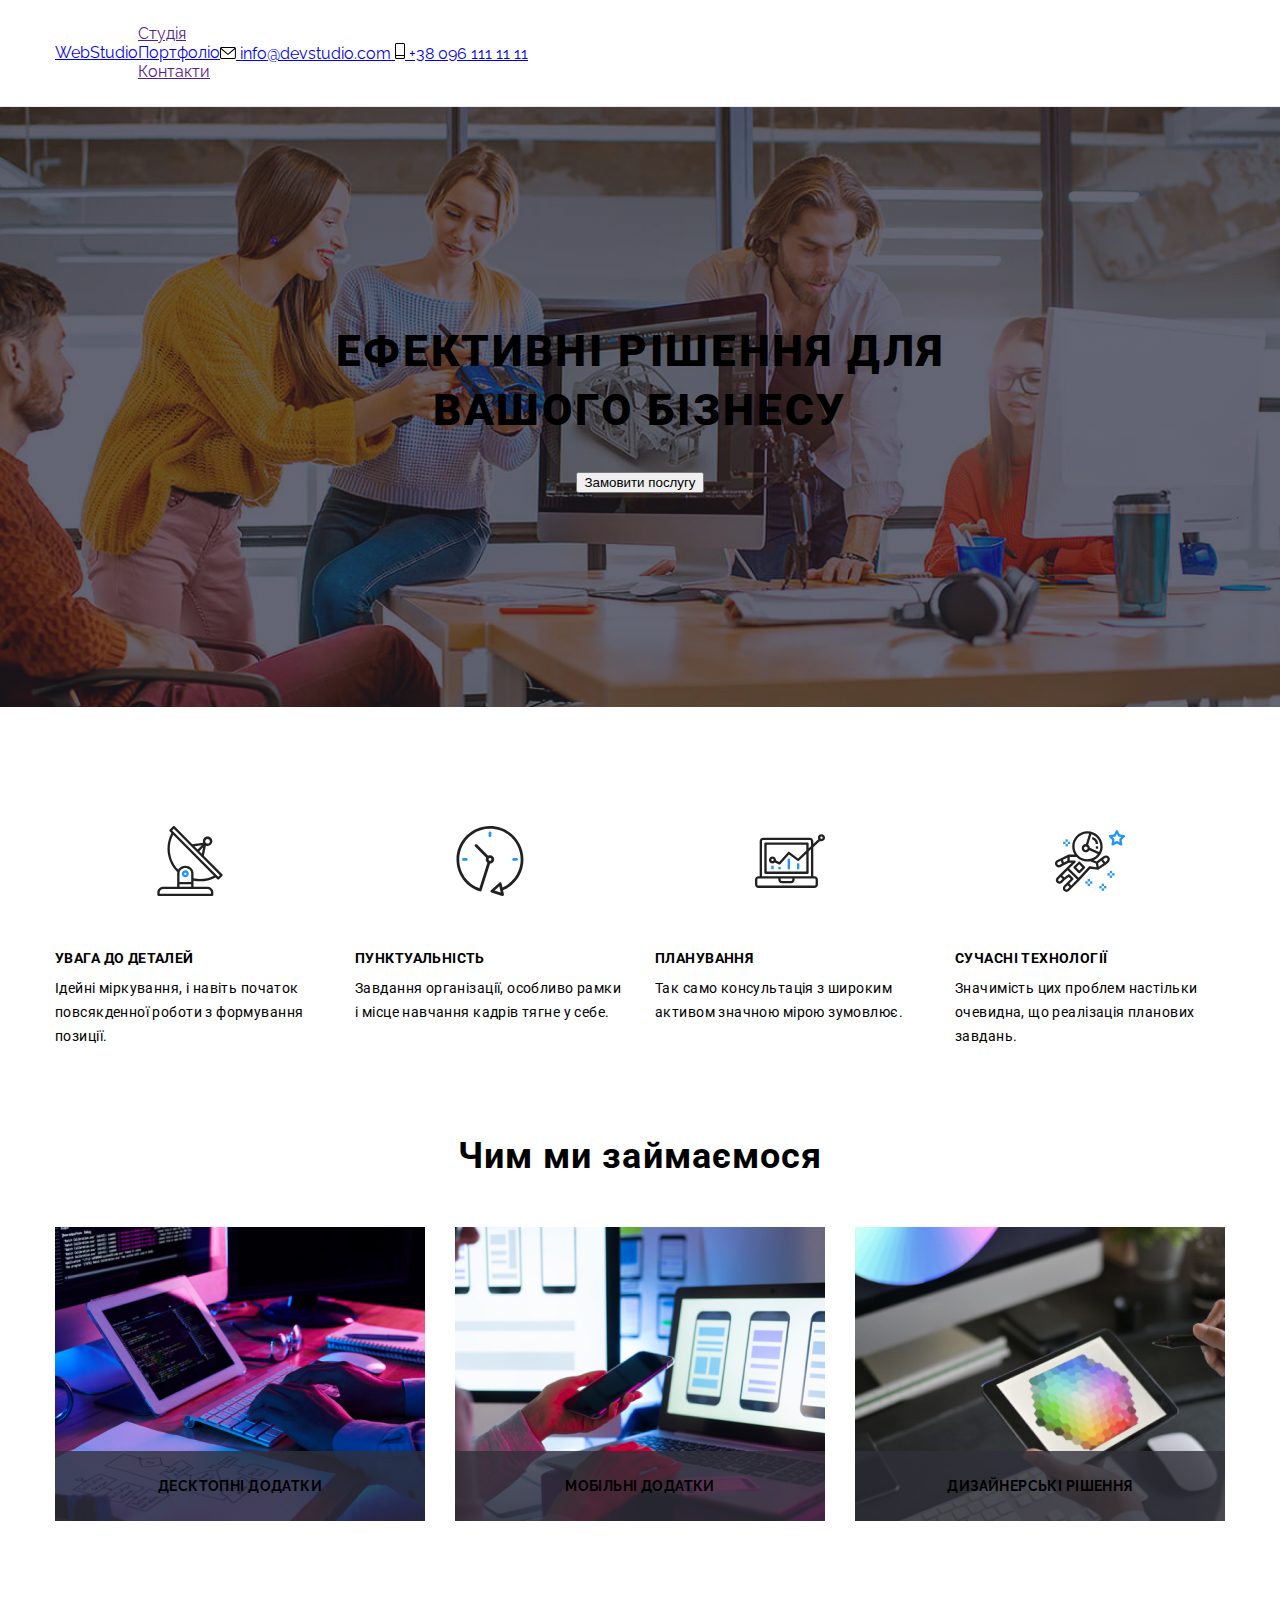
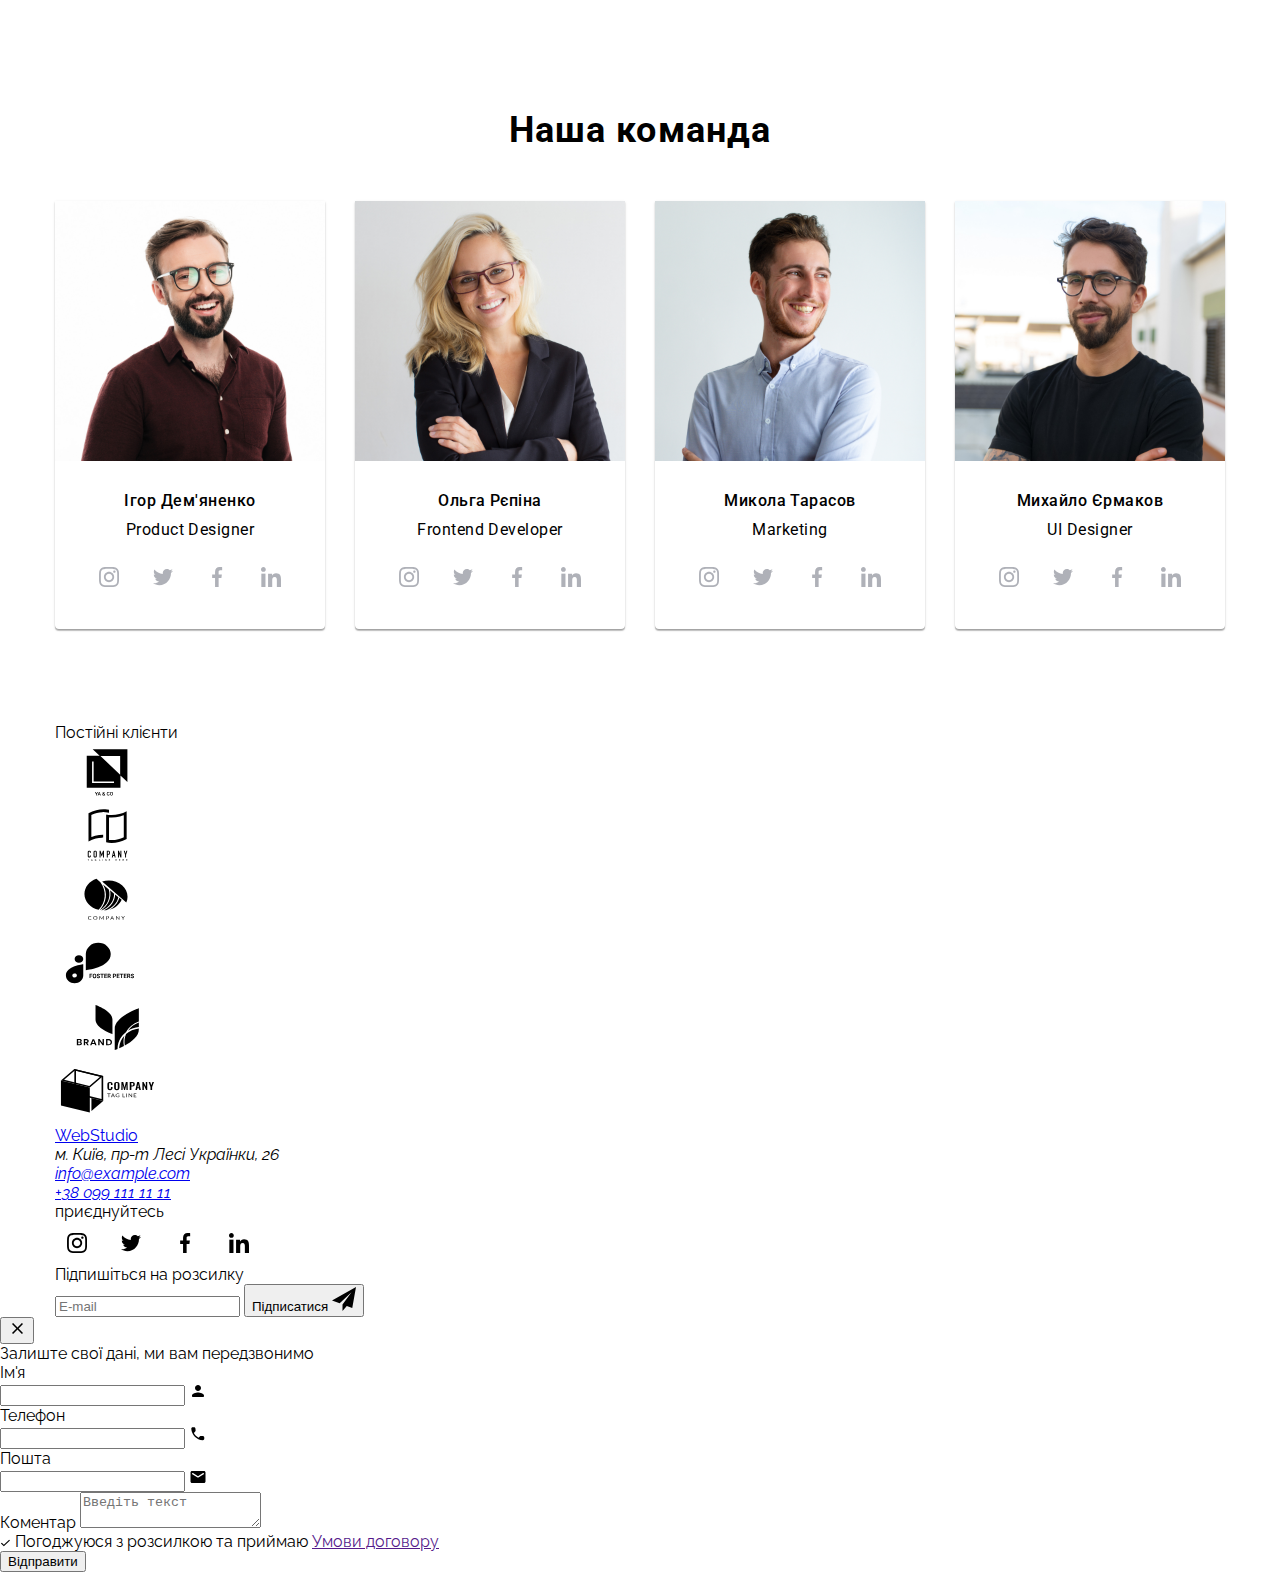
==== index.html @ 8993dbb1 "help" ====
<!DOCTYPE html>
<html lang="uk">

<head>
    <meta charset="UTF-8">
    <meta http-equiv="X-UA-Compatible" content="IE=edge">
    <meta name="viewport" content="width=device-width, initial-scale=1.0">
    <title>WebStudio</title>
    <link
        href="https://fonts.googleapis.com/css2?family=Raleway:wght@700&family=Roboto:wght@400;500;700;900&display=swap"
        rel="stylesheet" />
    <link rel="stylesheet" href="https://cdnjs.cloudflare.com/ajax/libs/animate.css/4.1.1/animate.min.css" />
    <link rel="stylesheet" href="./css/main.min.css">
</head>

<body>
    <!--Верхня лінія-->
    <header class="header">
        <div class="container">
            <div class="container-nav">
                <nav class="container-nav">
                    <a href="./index.html" class="logo">Web<span class="logo-header">Studio</span></a>
                    <ul class="site-nav link">
                        <li><a href="" class="link active-page">Студія</a></li>
                        <li><a href="./portfolio.html" class="link">Портфоліо</a></li>
                        <li><a href="" class="link">Контакти</a></li>
                    </ul>
                </nav>


                <div class="auth-nav">
                    <a class="header-mail" href="mailto:info@devstudio.com">
                        <svg class="contacts-icon" width="16" height="12">
                            <use href="./images/icons.svg2.svg#icon-logo-7"></use>
                        </svg>
                        info@devstudio.com
                    </a>

                    <a href="tel:+380961111111" class="header-mail">
                        <svg class="contacts-icon" width="10" height="16">
                            <use href="./images/icons.svg2.svg#icon-logo-8"></use>
                        </svg>
                        +38 096 111 11 11
                    </a>

                </div>
            </div>
        </div>
    </header>
    <!-- Шапка сайта -->
    <main>


        <section class="section-subject">
            <div class="container">

                <div class="hero-content">
                    <h1 class="caption">Ефективні рішення для вашого бізнесу</h1>
                    <button type="button" class="bth" data-modal-open>Замовити послугу</button>
                </div>

            </div>
        </section>


        <section class="section-title">
            <!--- Особлтвості -->
            <div class="container">
                <ul class="about-list">

                    <li class="about-item">
                        <div class="about-thumb">
                            <svg class="about-icon" width="70" height="70">
                                <use href="./images/icons.svg.svg#icon-antenna"></use>
                            </svg>

                        </div>
                        <h3 class="list">УВАГА ДО ДЕТАЛЕЙ</h3>
                        <p class="lead">Ідейні міркування, і навіть початок повсякденної роботи з формування позиції.
                        </p>
                    </li>

                    <li class="about-item">
                        <div class="about-thumb">
                            <svg class="about-icon" width="70" height="70">
                                <use href="./images/icons.svg.svg#icon-clock"></use>
                            </svg>

                        </div>
                        <h3 class="list">ПУНКТУАЛЬНІСТЬ</h3>
                        <p class="lead">Завдання організації, особливо рамки і місце навчання кадрів тягне у себе.</p>
                    </li>

                    <li class="about-item">
                        <div class="about-thumb">
                            <svg class="about-icon" width="70" height="70">
                                <use href="./images/icons.svg.svg#icon-diagram"></use>
                            </svg>
                        </div>
                        <h3 class="list">ПЛАНУВАННЯ</h3>
                        <p class="lead">Так само консультація з широким активом значною мірою зумовлює.</p>
                    </li>

                    <li class="about-item">
                        <div class="about-thumb">
                            <svg class="about-icon" width="70" height="70">
                                <use href="./images/icons.svg.svg#icon-astronaut"></use>
                            </svg>
                        </div>
                        <h3 class="list">СУЧАСНІ ТЕХНОЛОГІЇ</h3>
                        <p class="lead">Значимість цих проблем настільки очевидна, що реалізація планових завдань.</p>
                    </li>
                </ul>
            </div>
        </section>

        <section class="section-headline">
            <div class="container">
                <h2 class="list">Чим ми займаємося</h2>
                <ul class="service-list">
                    <li>
                        <div class="service-item-top">
                            <img src="./images/work-1.jpg" alt="графічний планшет в руках" width="370" />
                            <h3 class="service-title-top">Десктопні додатки</h3>
                        </div>
                    </li>

                    <li class="title">
                        <div class="service-item-top">
                            <img src="./images/work-2.jpg" alt="графічний планшет в руках" width="370" />
                            <h3 class="service-title-top">Мобільні додатки</h3>
                        </div>
                    </li>

                    <li class="title">
                        <div class="service-item-top">
                            <img src="./images/work-3.jpg" alt="графічний планшет в руках" width="370" />
                            <h3 class="service-title-top">Дизайнерські рішення</h3>
                        </div>
                    </li>
                </ul>
            </div>
        </section>

        <section class="section-work">
            <!---Наша команда-->
            <div class="container">
                <h2 class="items">Наша команда</h2>

                <ul class="team-list">
                    <li class="team-item">
                        <img src="./images/team-1.jpg" alt="наша команда" width="270" />
                        <div class="teame-description">
                            <h3 class="list">Ігор Дем'яненко</h3>
                            <p class="lead">Product Designer</p>
                            <ul class="team-text">
                                <li class="team-social">
                                    <a class="team-link" href="#">
                                        <svg class="team-icon" width="20" height="20">
                                            <use href="./images/icons.svg.svg#icon-instagram"></use>
                                        </svg>
                                    </a>
                                </li>

                                <li class="team-social">
                                    <a class="team-link" href="#">
                                        <svg class="team-icon" width="20" height="20">
                                            <use href="./images/icons.svg.svg#icon-twitter"></use>
                                        </svg>
                                    </a>
                                </li>

                                <li class="team-social">
                                    <a class="team-link" href="#">
                                        <svg class="team-icon" width="20" height="20">
                                            <use href="./images/icons.svg.svg#icon-facebook"></use>
                                        </svg>
                                    </a>
                                </li>

                                <li class="team-social">
                                    <a class="team-link" href="#">
                                        <svg class="team-icon" width="20" height="20">
                                            <use href="./images/icons.svg.svg#icon-linkedin"></use>
                                        </svg>
                                    </a>
                                </li>

                            </ul>
                        </div>
                    </li>

                    <li class="team-item">
                        <img src="./images/team-2.jpg" alt="наша команда" width="270" />
                        <div class="teame-description">
                            <h3 class="list">Ольга Рєпіна</h3>
                            <p class="lead">Frontend Developer</p>
                            <ul class="team-text">
                                <li class="team-social">
                                    <a class="team-link" href="#">
                                        <svg class="team-icon" width="20" height="20">
                                            <use href="./images/icons.svg.svg#icon-instagram"></use>
                                        </svg>
                                    </a>
                                </li>

                                <li class="team-social">
                                    <a class="team-link" href="#">
                                        <svg class="team-icon" width="20" height="20">
                                            <use href="./images/icons.svg.svg#icon-twitter"></use>
                                        </svg>
                                    </a>
                                </li>

                                <li class="team-social">
                                    <a class="team-link" href="#">
                                        <svg class="team-icon" width="20" height="20">
                                            <use href="./images/icons.svg.svg#icon-facebook"></use>
                                        </svg>
                                    </a>
                                </li>

                                <li class="team-social">
                                    <a class="team-link" href="#">
                                        <svg class="team-icon" width="20" height="20">
                                            <use href="./images/icons.svg.svg#icon-linkedin"></use>
                                        </svg>
                                    </a>
                                </li>
                            </ul>
                        </div>
                    </li>

                    <li class="team-item">
                        <img src="./images/team-3.jpg" alt="наша команда" width="270" />
                        <div class="teame-description">
                            <h3 class="list">Микола Тарасов</h3>
                            <p class="lead">Marketing</p>
                            <ul class="team-text">
                                <li class="team-social">
                                    <a class="team-link" href="#">
                                        <svg class="team-icon" width="20" height="20">
                                            <use href="./images/icons.svg.svg#icon-instagram"></use>
                                        </svg>
                                    </a>
                                </li>

                                <li class="team-social">
                                    <a class="team-link" href="#">
                                        <svg class="team-icon" width="20" height="20">
                                            <use href="./images/icons.svg.svg#icon-twitter"></use>
                                        </svg>
                                    </a>
                                </li>

                                <li class="team-social">
                                    <a class="team-link" href="#">
                                        <svg class="team-icon" width="20" height="20">
                                            <use href="./images/icons.svg.svg#icon-facebook"></use>
                                        </svg>
                                    </a>
                                </li>

                                <li class="team-social">
                                    <a class="team-link" href="#">
                                        <svg class="team-icon" width="20" height="20">
                                            <use href="./images/icons.svg.svg#icon-linkedin"></use>
                                        </svg>
                                    </a>
                                </li>
                            </ul>
                        </div>
                    </li>

                    <li class="team-item">
                        <img src="./images/team-4.jpg" alt="наша команда" width="270" />
                        <div class="teame-description">
                            <h3 class="list">Михайло Єрмаков</h3>
                            <p class="lead">UI Designer</p>
                            <ul class="team-text">
                                <li class="team-social">
                                    <a class="team-link" href="#">
                                        <svg class="team-icon" width="20" height="20">
                                            <use href="./images/icons.svg.svg#icon-instagram"></use>
                                        </svg>
                                    </a>
                                </li>

                                <li class="team-social">
                                    <a class="team-link" href="#">
                                        <svg class="team-icon" width="20" height="20">
                                            <use href="./images/icons.svg.svg#icon-twitter"></use>
                                        </svg>
                                    </a>
                                </li>

                                <li class="team-social">
                                    <a class="team-link" href="#">
                                        <svg class="team-icon" width="20" height="20">
                                            <use href="./images/icons.svg.svg#icon-facebook"></use>
                                        </svg>
                                    </a>
                                </li>

                                <li class="team-social">
                                    <a class="team-link" href="#">
                                        <svg class="team-icon" width="20" height="20">
                                            <use href="./images/icons.svg.svg#icon-linkedin"></use>
                                        </svg>
                                    </a>
                                </li>
                            </ul>
                        </div>
                    </li>
                </ul>
            </div>
        </section>

        <section class="customers">
            <div class="container">
                <p class="customers-title">Постійні клієнти</p>
                <ul class="customers-list list">
                    <li class="customers-item">
                        <a class="customers-logo" href="#">
                            <svg class="customers-icon" width="106" height="60">
                                <use href="./images/icons.svg.svg#icon-Logo-1"></use>
                            </svg>
                        </a>
                    </li>

                    <li class="customers-item">
                        <a class="customers-logo" href="#">
                            <svg class="customers-icon" width="106" height="60">
                                <use href="./images/icons.svg.svg#icon-Logo-2"></use>
                            </svg>
                        </a>
                    </li>

                    <li class="customers-item">
                        <a class="customers-logo" href="#">
                            <svg class="customers-icon" width="106" height="60">
                                <use href="./images/icons.svg.svg#icon-Logo-3"></use>
                            </svg>
                        </a>
                    </li>

                    <li class="customers-item">
                        <a class="customers-logo" href="#">
                            <svg class="customers-icon" width="106" height="60">
                                <use href="./images/icons.svg.svg#icon-Logo-4"></use>
                            </svg>
                        </a>
                    </li>

                    <li class="customers-item">
                        <a class="customers-logo" href="#">
                            <svg class="customers-icon" width="106" height="60">
                                <use href="./images/icons.svg.svg#icon-Logo-5"></use>
                            </svg>
                        </a>
                    </li>

                    <li class="customers-item">
                        <a class="customers-logo" href="#">
                            <svg class="customers-icon" width="106" height="60">
                                <use href="./images/icons.svg.svg#icon-Logo-6"></use>
                            </svg>
                        </a>
                    </li>
                </ul>
            </div>
        </section>
    </main>

    <footer class="foot">
        <!--Підвал-->
        <div class="container">
            <div class="foot-container ">
                <div class="basement">
                    <a href="./index.html" class="title">Web<span class="caption">Studio</span></a>

                    <address class="adress">
                        <ul class="adress-list">
                            <p class="page">м. Київ, пр-т Лесі Українки, 26</p>
                            <li>
                                <a href="mailto:info@example.com" class="item">info@example.com</a>
                            </li>

                            <li>
                                <a href="tel:+380991111111" class="item">+38 099 111 11 11</a>
                            </li>
                        </ul>
                    </address>
                </div>


                <div class="adress-container">
                    <p class="adress-title">приєднуйтесь</p>
                    <ul class="team-text">
                        <li class="adress-social">
                            <a class="team-link" href="#">
                                <svg class="adress-icon" width="20" height="20">
                                    <use href="./images/icons.svg.svg#icon-instagram"></use>
                                </svg>
                            </a>
                        </li>

                        <li class="adress-social">
                            <a class="team-link" href="#">
                                <svg class="adress-icon" width="20" height="20">
                                    <use href="./images/icons.svg.svg#icon-twitter"></use>
                                </svg>
                            </a>
                        </li>

                        <li class="adress-social">
                            <a class="team-link" href="#">
                                <svg class="adress-icon" width="20" height="20">
                                    <use href="./images/icons.svg.svg#icon-facebook"></use>
                                </svg>
                            </a>
                        </li>

                        <li class="adress-social">
                            <a class="team-link" href="#">
                                <svg class="adress-icon" width="20" height="20">
                                    <use href="./images/icons.svg.svg#icon-linkedin"></use>
                                </svg>
                            </a>
                        </li>
                    </ul>
                </div>

                <div class="footer-form">
                    <p class="subscride-text">
                        <label for="email">Підпишіться на розсилку</label>
                    </p>
                    <form class="form-submit">
                        <input type="email" name="email" id="email" placeholder="E-mail" class="foot-email">
                        <button type="submit" class="form-bth">
                            Підписатися
                            <svg class="form-icon" width="24" height="24">
                                <use href="./images/icons.svg4.svg#icon-icon-telega"></use>
                            </svg>
                        </button>
                    </form>

                </div>
            </div>
        </div>



    </footer>
    <div class="backdrop is-hidden" data-modal>
        <div class="modal">
            <button type="button" class="bth data-modal-close" data-modal-close>
                <svg class="icon-close" width="18" height="18">
                    <use href="./images/icons.svg3.svg#icon-close-black"></use>
                </svg>
            </button>
            <p class="modal-title">Залиште свої дані, ми вам передзвонимо</p>
            <form class="modal-form">
                <div class="modal-field">
                    <label class="label-text">
                        Ім'я
                        <div class="input-wrap">
                            <input type="name" name="user-name" class="modal-input" required id="user-name">
                    </label>
                    <svg class="input-icon" width="18" height="18">
                        <use href="./images/icons.svg4.svg#icon-person-1"></use>
                    </svg>
                </div>
        </div>
        <div class="modal-field">
            <label class="label-text">
                Телефон
                <div class="input-wrap">
                    <input type="tel" name="user-tel" class="modal-input" required id="user-tel">
            </label>
            <svg class="input-icon" width="18" height="18">
                <use href="./images/icons.svg4.svg#icon-phone-2"></use>
            </svg>
        </div>
    </div>
    <div class="modal-field">
        <label class="label-text">
            Пошта
            <div class="input-wrap">
                <input type="email" name="user-email" class="modal-input" required id="user-email">
        </label>
        <svg class="input-icon" width="18" height="18">
            <use href="./images/icons.svg4.svg#icon-email-3"></use>
        </svg>
    </div>
    </div>
    <div class="modal-filed">
        <label class="label-text" for="modal-list">
            Коментар
        </label>
        <textarea name="modal-list" id="modal-list" class="modal-gabarit" placeholder="Введіть текст"></textarea>
    </div>
    <div class="modal-field">
        <input type="checkbox" name="politics" id="politics" class="input-check ordinary-title">
        <label for="politics" class="check-text"><span>
                <svg class="check-icon" width="11" height="8">
                    <use href="./images/icons.svg4.svg#icon-check-1"></use>
                </svg>
            </span> Погоджуюся з розсилкою та приймаю
            <a href="">Умови договору</a></label>
    </div>
    <div class="mondal-buttons">
        <button class="bth-mondal" type="button">Відправити</button>
    </div>
    </form>
    </div>
    </div>
    <script src="./js/modal.js"></script>
</body>

</html>
---- css/main.min.css ----
html{-webkit-box-sizing:border-box;box-sizing:border-box}*,*::before,*::after{-webkit-box-sizing:inherit;box-sizing:inherit}h1,h2,h3,h4,h5,h6,p{font-family:"Raleway";margin:0}ul{list-style:none;margin:0;padding:0}img{display:block;max-width:100%;height:auto}body{margin:0;color:var(--link-tex-color);background-color:var(--caption-text-color);font-family:"Raleway",sans-serif}.ordinary-title{position:absolute;white-space:nowrap;width:1px;height:1px;overflow:hidden;border:0;padding:0;clip:rect(0 0 0 0);-webkit-clip-path:inset(50%);clip-path:inset(50%);margin:-1px}.header{width:100%;padding-top:24px;padding-bottom:25px;border-bottom:1px solid #ececec}.container{width:1200px;padding-left:15px;padding-right:15px;margin:0 auto}.container-nav{display:-webkit-box;display:-ms-flexbox;display:flex;-webkit-box-align:center;-ms-flex-align:center;align-items:center}.section-headline{padding-top:118px;padding-bottom:94px}.section-headline .list{margin-bottom:50px;color:var(--link-tex-color);font-family:"Roboto";font-weight:700;font-size:36px;line-height:1.17;text-align:center;letter-spacing:.03em}.service-list{display:-webkit-box;display:-ms-flexbox;display:flex;gap:30px}.service-item-top{position:relative}.service-title-top{position:absolute;bottom:0;left:0;text-transform:uppercase;font-weight:700;font-size:14px;line-height:1.15;text-align:center;letter-spacing:.03em;color:var(--caption-text-color);background-color:rgba(47,48,58,.8);padding:27px;width:100%}.section-subject{padding-top:200px;padding-bottom:200px;display:-webkit-box;display:-ms-flexbox;display:flex;-webkit-box-align:center;-ms-flex-align:center;align-items:center;max-width:1600px;margin:0 auto;margin-left:auto;margin-right:auto;height:600px;background:#c4c4c4;background-repeat:no-repeat;background-position:center;background-size:cover;background-image:-webkit-gradient(linear, left top, left bottom, from(rgba(47, 48, 58, 0.4)), to(rgba(47, 48, 58, 0.4))),url(../images/hero.jpg);background-image:linear-gradient(rgba(47, 48, 58, 0.4), rgba(47, 48, 58, 0.4)),url(../images/hero.jpg)}.hero-content{display:-webkit-box;display:-ms-flexbox;display:flex;-webkit-box-orient:vertical;-webkit-box-direction:normal;-ms-flex-direction:column;flex-direction:column;-webkit-box-align:center;-ms-flex-align:center;align-items:center}.section-subject .caption{width:696px;height:120px;margin-bottom:30px;color:var(--caption-text-color);font-family:"Roboto";font-weight:900;font-size:44px;line-height:1.36;letter-spacing:.06em;text-transform:uppercase;text-align:center}.section-title{padding-top:94px;padding-bottom:118px}.about-list{display:-webkit-box;display:-ms-flexbox;display:flex;width:1170px;height:98px}.about-item{margin-right:30px;width:270px;height:98px}.about-thumb{display:-webkit-box;display:-ms-flexbox;display:flex;-webkit-box-pack:center;-ms-flex-pack:center;justify-content:center;-webkit-box-align:center;-ms-flex-align:center;align-items:center;margin-bottom:30px;background:var(--ordinary-color);border-radius:4px;height:120px}.section-title .lead{max-width:270px;color:var(--lead-text-color);font-family:"Roboto";font-weight:400;font-size:14px;line-height:1.71;letter-spacing:.03em}.section-title .list{max-width:270px;height:16px;margin-bottom:10px;color:var(--link-tex-color);font-family:"Roboto";font-weight:700;font-size:14px;line-height:1.14;letter-spacing:.03em;text-transform:uppercase}.about-list li:last-child{margin:0}.section-work{padding-top:94px;padding-bottom:94px;background-color:var(--ordinary-color)}.section-work .items{margin-bottom:50px;color:var(--link-tex-color);font-family:"Roboto";font-weight:700;font-size:36px;line-height:1.17;text-align:center;letter-spacing:.03em}.team-list{display:-webkit-box;display:-ms-flexbox;display:flex;gap:30px}.team-item{width:270px;height:428px;left:215px;top:1632px;background:var(--caption-text-color);-webkit-box-shadow:0px 1px 3px rgba(0,0,0,.12),0px 1px 1px rgba(0,0,0,.14),0px 2px 1px rgba(0,0,0,.2);box-shadow:0px 1px 3px rgba(0,0,0,.12),0px 1px 1px rgba(0,0,0,.14),0px 2px 1px rgba(0,0,0,.2);border-radius:0px 0px 4px 4px}.teame-description{padding:30px 0 30px 0;display:-webkit-box;display:-ms-flexbox;display:flex;-webkit-box-orient:vertical;-webkit-box-direction:normal;-ms-flex-direction:column;flex-direction:column;-webkit-box-align:center;-ms-flex-align:center;align-items:center}.section-work .list{margin-bottom:10px;color:var(--link-tex-color);font-family:"Roboto";font-weight:500;font-size:16px;line-height:1.19;text-align:center;letter-spacing:.03em}.section-work .lead{color:var(--lead-text-color);font-family:"Roboto";font-weight:400;font-size:16px;line-height:1.19;text-align:center;letter-spacing:.03em;margin-bottom:16px}.team-text{display:-webkit-box;display:-ms-flexbox;display:flex;gap:10px;-webkit-transition:250ms cubic-bezier(0.4, 0, 0.2, 1);transition:250ms cubic-bezier(0.4, 0, 0.2, 1)}.team-social{display:-webkit-box;display:-ms-flexbox;display:flex;-webkit-box-pack:center;-ms-flex-pack:center;justify-content:center;gap:10px}.team-link{width:44px;height:44px;border-radius:50%;display:-webkit-box;display:-ms-flexbox;display:flex;-webkit-box-align:center;-ms-flex-align:center;align-items:center;-webkit-box-pack:center;-ms-flex-pack:center;justify-content:center;-webkit-transition:background-color var(--ms-transition);transition:background-color var(--ms-transition);-webkit-transition-timing-function:var(--transition-effect);transition-timing-function:var(--transition-effect)}.team-link:hover,.team-link:focus{background-color:var(--logo-text-color)}.team-link:hover .team-icon,.team-link:focus .team-icon{fill:var(--caption-text-color)}.team-icon{fill:#afb1b8}.section-text{padding-top:94px;padding-bottom:94px}.ordinary-item:hover .ordinary-hover-text{-webkit-transform:translateY(0);transform:translateY(0)}.ordinary-hover-text{position:absolute;top:0;left:0;font-size:18px;font-weight:400;line-height:1.6;color:var(--caption-text-color);background-color:var(--logo-text-color);padding:63px 24px;height:100%;-webkit-transform:translateY(100%);transform:translateY(100%);-webkit-transition:-webkit-transform var(--ms-transition);transition:-webkit-transform var(--ms-transition);transition:transform var(--ms-transition);transition:transform var(--ms-transition), -webkit-transform var(--ms-transition)}.ordinary-hover-wrap{position:relative;overflow:hidden}.list{text-decoration:none}.ordinary-description{border:1px solid #ececec;padding:20px 24px}.ordinary-item{width:370px;height:404px;background:#fff}.ordinary-item:hover,.ordinary-item:focus{-webkit-box-shadow:0px 1px 1px rgba(0,0,0,.12),0px 4px 4px rgba(0,0,0,.06),1px 4px 6px rgba(0,0,0,.16);box-shadow:0px 1px 1px rgba(0,0,0,.12),0px 4px 4px rgba(0,0,0,.06),1px 4px 6px rgba(0,0,0,.16)}.ordinary-link{display:block}.text-list{display:-webkit-box;display:-ms-flexbox;display:flex;-ms-flex-wrap:wrap;flex-wrap:wrap;-webkit-box-pack:center;-ms-flex-pack:center;justify-content:center;gap:30px}.text-list .title{color:var(--link-tex-color);font-family:"Roboto";font-style:normal;font-weight:700;font-size:18px;line-height:2;letter-spacing:.06em}.text-list .list{color:var(--lead-text-color);font-family:"Roboto";font-style:normal;font-weight:400;font-size:16px;line-height:1.88;letter-spacing:.03em}/*# sourceMappingURL=main.min.css.map */
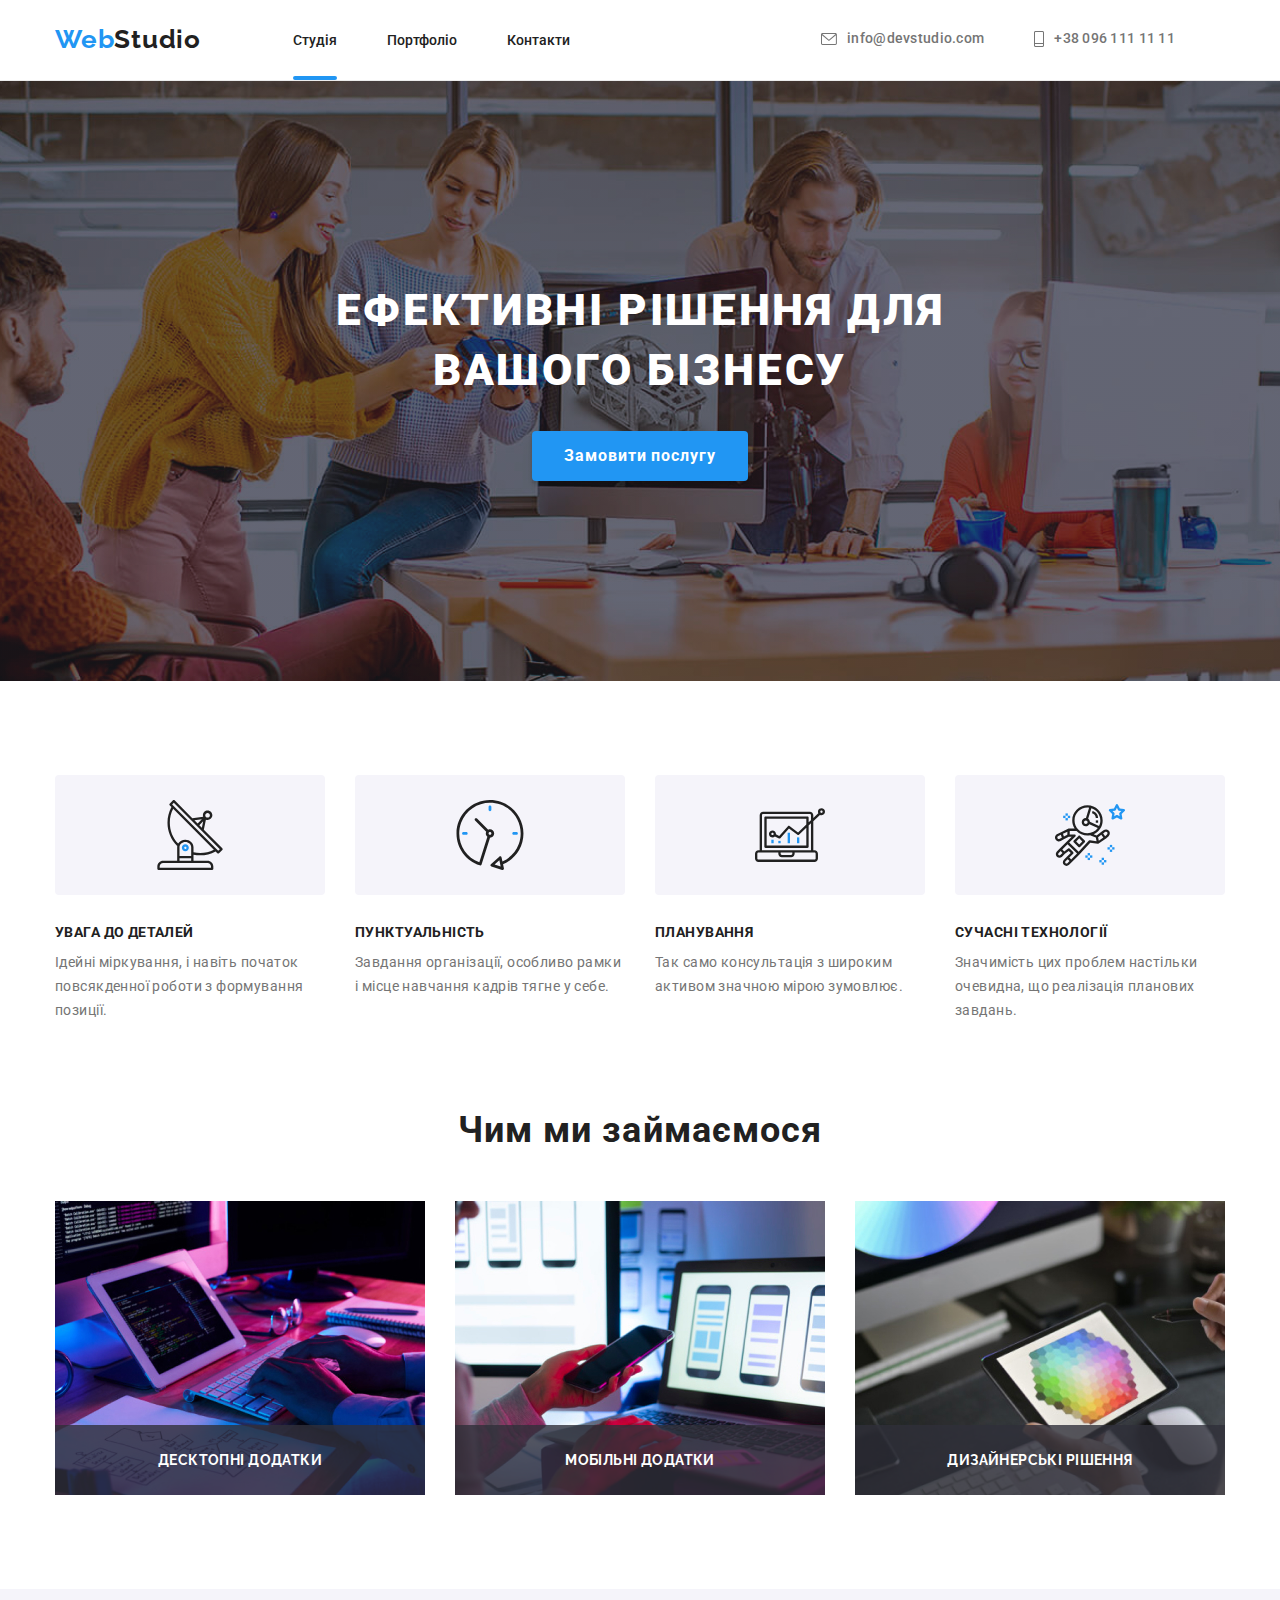
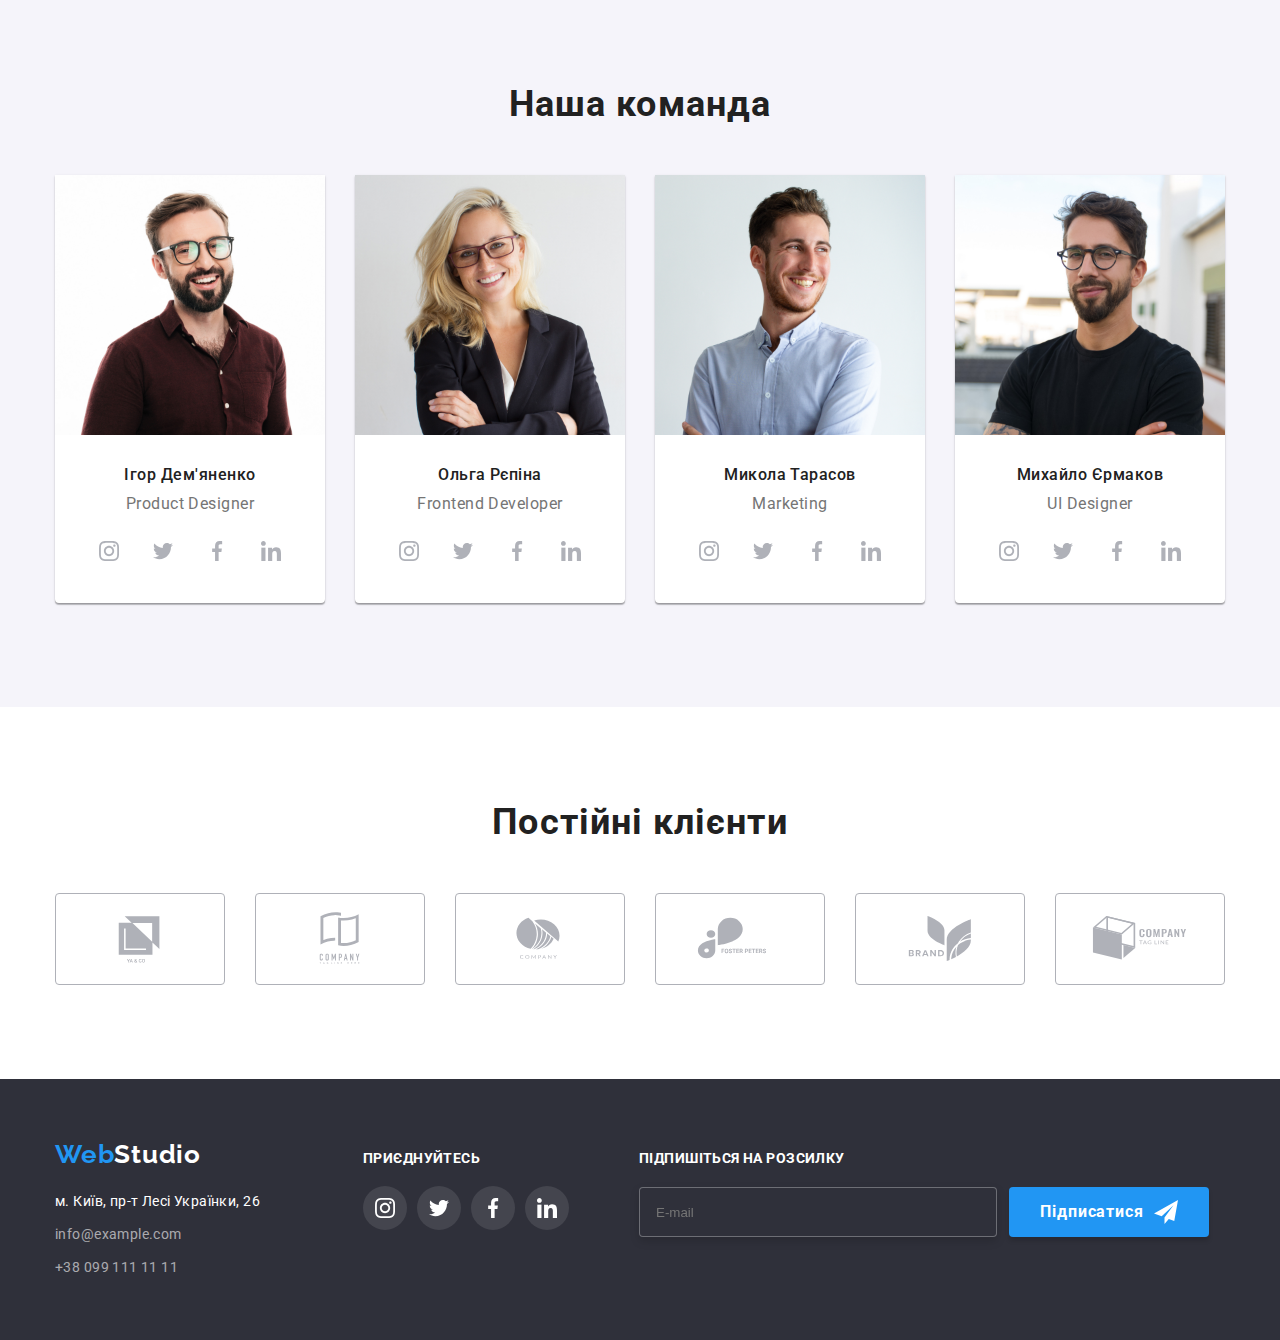
==== commit 76c17a98: "good" ====
--- a/index.html
+++ b/index.html
@@ -9,35 +9,34 @@
     <link
         href="https://fonts.googleapis.com/css2?family=Raleway:wght@700&family=Roboto:wght@400;500;700;900&display=swap"
         rel="stylesheet" />
-    <link rel="stylesheet" href="https://cdnjs.cloudflare.com/ajax/libs/animate.css/4.1.1/animate.min.css" />
-    <link rel="stylesheet" href="./css/main.min.css">
+    <link rel="stylesheet" href="./CSS/style.css">
 </head>
 
 <body>
     <!--Верхня лінія-->
     <header class="header">
         <div class="container">
-            <div class="container-nav">
-                <nav class="container-nav">
+            <div class="header-nav">
+                <nav class="header-nav">
                     <a href="./index.html" class="logo">Web<span class="logo-header">Studio</span></a>
-                    <ul class="site-nav link">
-                        <li><a href="" class="link active-page">Студія</a></li>
+                    <ul class="header-menu link">
+                        <li><a href="" class="link header-page">Студія</a></li>
                         <li><a href="./portfolio.html" class="link">Портфоліо</a></li>
                         <li><a href="" class="link">Контакти</a></li>
                     </ul>
                 </nav>
 
 
-                <div class="auth-nav">
+                <div class="header-contact">
                     <a class="header-mail" href="mailto:info@devstudio.com">
-                        <svg class="contacts-icon" width="16" height="12">
+                        <svg class="header-icon" width="16" height="12">
                             <use href="./images/icons.svg2.svg#icon-logo-7"></use>
                         </svg>
                         info@devstudio.com
                     </a>
 
                     <a href="tel:+380961111111" class="header-mail">
-                        <svg class="contacts-icon" width="10" height="16">
+                        <svg class="header-icon" width="10" height="16">
                             <use href="./images/icons.svg2.svg#icon-logo-8"></use>
                         </svg>
                         +38 096 111 11 11
@@ -51,7 +50,7 @@
     <main>
 
 
-        <section class="section-subject">
+        <section class="hero">
             <div class="container">
 
                 <div class="hero-content">
@@ -63,14 +62,14 @@
         </section>
 
 
-        <section class="section-title">
+        <section class="thumb">
             <!--- Особлтвості -->
             <div class="container">
-                <ul class="about-list">
-
-                    <li class="about-item">
-                        <div class="about-thumb">
-                            <svg class="about-icon" width="70" height="70">
+                <ul class="thumb-list">
+
+                    <li class="thumb-item">
+                        <div class="thumb-about">
+                            <svg class="thumb-icon" width="70" height="70">
                                 <use href="./images/icons.svg.svg#icon-antenna"></use>
                             </svg>
 
@@ -80,9 +79,9 @@
                         </p>
                     </li>
 
-                    <li class="about-item">
-                        <div class="about-thumb">
-                            <svg class="about-icon" width="70" height="70">
+                    <li class="thumb-item">
+                        <div class="thumb-about">
+                            <svg class="thumb-icon" width="70" height="70">
                                 <use href="./images/icons.svg.svg#icon-clock"></use>
                             </svg>
 
@@ -91,9 +90,9 @@
                         <p class="lead">Завдання організації, особливо рамки і місце навчання кадрів тягне у себе.</p>
                     </li>
 
-                    <li class="about-item">
-                        <div class="about-thumb">
-                            <svg class="about-icon" width="70" height="70">
+                    <li class="thumb-item">
+                        <div class="thumb-about">
+                            <svg class="thumb-icon" width="70" height="70">
                                 <use href="./images/icons.svg.svg#icon-diagram"></use>
                             </svg>
                         </div>
@@ -101,9 +100,9 @@
                         <p class="lead">Так само консультація з широким активом значною мірою зумовлює.</p>
                     </li>
 
-                    <li class="about-item">
-                        <div class="about-thumb">
-                            <svg class="about-icon" width="70" height="70">
+                    <li class="thumb-item">
+                        <div class="thumb-about">
+                            <svg class="thumb-icon" width="70" height="70">
                                 <use href="./images/icons.svg.svg#icon-astronaut"></use>
                             </svg>
                         </div>
@@ -114,73 +113,73 @@
             </div>
         </section>
 
-        <section class="section-headline">
+        <section class="features">
             <div class="container">
-                <h2 class="list">Чим ми займаємося</h2>
-                <ul class="service-list">
+                <h2 class="features-text">Чим ми займаємося</h2>
+                <ul class="features-list">
                     <li>
-                        <div class="service-item-top">
+                        <div class="features-item">
                             <img src="./images/work-1.jpg" alt="графічний планшет в руках" width="370" />
-                            <h3 class="service-title-top">Десктопні додатки</h3>
-                        </div>
-                    </li>
-
-                    <li class="title">
-                        <div class="service-item-top">
+                            <h3 class="features-title">Десктопні додатки</h3>
+                        </div>
+                    </li>
+
+                    <li>
+                        <div class="features-item">
                             <img src="./images/work-2.jpg" alt="графічний планшет в руках" width="370" />
-                            <h3 class="service-title-top">Мобільні додатки</h3>
-                        </div>
-                    </li>
-
-                    <li class="title">
-                        <div class="service-item-top">
+                            <h3 class="features-title">Мобільні додатки</h3>
+                        </div>
+                    </li>
+
+                    <li>
+                        <div class="features-item">
                             <img src="./images/work-3.jpg" alt="графічний планшет в руках" width="370" />
-                            <h3 class="service-title-top">Дизайнерські рішення</h3>
+                            <h3 class="features-title">Дизайнерські рішення</h3>
                         </div>
                     </li>
                 </ul>
             </div>
         </section>
 
-        <section class="section-work">
+        <section class="work">
             <!---Наша команда-->
             <div class="container">
-                <h2 class="items">Наша команда</h2>
-
-                <ul class="team-list">
-                    <li class="team-item">
+                <h2 class="work-items">Наша команда</h2>
+
+                <ul class="work-list">
+                    <li class="work-item">
                         <img src="./images/team-1.jpg" alt="наша команда" width="270" />
-                        <div class="teame-description">
-                            <h3 class="list">Ігор Дем'яненко</h3>
-                            <p class="lead">Product Designer</p>
-                            <ul class="team-text">
-                                <li class="team-social">
-                                    <a class="team-link" href="#">
-                                        <svg class="team-icon" width="20" height="20">
+                        <div class="work-description">
+                            <h3 class="work-list">Ігор Дем'яненко</h3>
+                            <p class="work-lead">Product Designer</p>
+                            <ul class="work-text">
+                                <li class="work-social">
+                                    <a class="work-link" href="#">
+                                        <svg class="work-icon" width="20" height="20">
                                             <use href="./images/icons.svg.svg#icon-instagram"></use>
                                         </svg>
                                     </a>
                                 </li>
 
-                                <li class="team-social">
-                                    <a class="team-link" href="#">
-                                        <svg class="team-icon" width="20" height="20">
+                                <li class="work-social">
+                                    <a class="work-link" href="#">
+                                        <svg class="work-icon" width="20" height="20">
                                             <use href="./images/icons.svg.svg#icon-twitter"></use>
                                         </svg>
                                     </a>
                                 </li>
 
-                                <li class="team-social">
-                                    <a class="team-link" href="#">
-                                        <svg class="team-icon" width="20" height="20">
+                                <li class="work-social">
+                                    <a class="work-link" href="#">
+                                        <svg class="work-icon" width="20" height="20">
                                             <use href="./images/icons.svg.svg#icon-facebook"></use>
                                         </svg>
                                     </a>
                                 </li>
 
-                                <li class="team-social">
-                                    <a class="team-link" href="#">
-                                        <svg class="team-icon" width="20" height="20">
+                                <li class="work-social">
+                                    <a class="work-link" href="#">
+                                        <svg class="work-icon" width="20" height="20">
                                             <use href="./images/icons.svg.svg#icon-linkedin"></use>
                                         </svg>
                                     </a>
@@ -190,39 +189,39 @@
                         </div>
                     </li>
 
-                    <li class="team-item">
+                    <li class="work-item">
                         <img src="./images/team-2.jpg" alt="наша команда" width="270" />
-                        <div class="teame-description">
-                            <h3 class="list">Ольга Рєпіна</h3>
-                            <p class="lead">Frontend Developer</p>
-                            <ul class="team-text">
-                                <li class="team-social">
-                                    <a class="team-link" href="#">
-                                        <svg class="team-icon" width="20" height="20">
+                        <div class="work-description">
+                            <h3 class="work-list">Ольга Рєпіна</h3>
+                            <p class="work-lead">Frontend Developer</p>
+                            <ul class="work-text">
+                                <li class="work-social">
+                                    <a class="work-link" href="#">
+                                        <svg class="work-icon" width="20" height="20">
                                             <use href="./images/icons.svg.svg#icon-instagram"></use>
                                         </svg>
                                     </a>
                                 </li>
 
-                                <li class="team-social">
-                                    <a class="team-link" href="#">
-                                        <svg class="team-icon" width="20" height="20">
+                                <li class="work-social">
+                                    <a class="work-link" href="#">
+                                        <svg class="work-icon" width="20" height="20">
                                             <use href="./images/icons.svg.svg#icon-twitter"></use>
                                         </svg>
                                     </a>
                                 </li>
 
-                                <li class="team-social">
-                                    <a class="team-link" href="#">
-                                        <svg class="team-icon" width="20" height="20">
+                                <li class="work-social">
+                                    <a class="work-link" href="#">
+                                        <svg class="work-icon" width="20" height="20">
                                             <use href="./images/icons.svg.svg#icon-facebook"></use>
                                         </svg>
                                     </a>
                                 </li>
 
-                                <li class="team-social">
-                                    <a class="team-link" href="#">
-                                        <svg class="team-icon" width="20" height="20">
+                                <li class="work-social">
+                                    <a class="work-link" href="#">
+                                        <svg class="work-icon" width="20" height="20">
                                             <use href="./images/icons.svg.svg#icon-linkedin"></use>
                                         </svg>
                                     </a>
@@ -231,39 +230,39 @@
                         </div>
                     </li>
 
-                    <li class="team-item">
+                    <li class="work-item">
                         <img src="./images/team-3.jpg" alt="наша команда" width="270" />
-                        <div class="teame-description">
-                            <h3 class="list">Микола Тарасов</h3>
-                            <p class="lead">Marketing</p>
-                            <ul class="team-text">
-                                <li class="team-social">
-                                    <a class="team-link" href="#">
-                                        <svg class="team-icon" width="20" height="20">
+                        <div class="work-description">
+                            <h3 class="work-list">Микола Тарасов</h3>
+                            <p class="work-lead">Marketing</p>
+                            <ul class="work-text">
+                                <li class="work-social">
+                                    <a class="work-link" href="#">
+                                        <svg class="work-icon" width="20" height="20">
                                             <use href="./images/icons.svg.svg#icon-instagram"></use>
                                         </svg>
                                     </a>
                                 </li>
 
-                                <li class="team-social">
-                                    <a class="team-link" href="#">
-                                        <svg class="team-icon" width="20" height="20">
+                                <li class="work-social">
+                                    <a class="work-link" href="#">
+                                        <svg class="work-icon" width="20" height="20">
                                             <use href="./images/icons.svg.svg#icon-twitter"></use>
                                         </svg>
                                     </a>
                                 </li>
 
-                                <li class="team-social">
-                                    <a class="team-link" href="#">
-                                        <svg class="team-icon" width="20" height="20">
+                                <li class="work-social">
+                                    <a class="work-link" href="#">
+                                        <svg class="work-icon" width="20" height="20">
                                             <use href="./images/icons.svg.svg#icon-facebook"></use>
                                         </svg>
                                     </a>
                                 </li>
 
-                                <li class="team-social">
-                                    <a class="team-link" href="#">
-                                        <svg class="team-icon" width="20" height="20">
+                                <li class="work-social">
+                                    <a class="work-link" href="#">
+                                        <svg class="work-icon" width="20" height="20">
                                             <use href="./images/icons.svg.svg#icon-linkedin"></use>
                                         </svg>
                                     </a>
@@ -272,39 +271,39 @@
                         </div>
                     </li>
 
-                    <li class="team-item">
+                    <li class="work-item">
                         <img src="./images/team-4.jpg" alt="наша команда" width="270" />
-                        <div class="teame-description">
-                            <h3 class="list">Михайло Єрмаков</h3>
-                            <p class="lead">UI Designer</p>
-                            <ul class="team-text">
-                                <li class="team-social">
-                                    <a class="team-link" href="#">
-                                        <svg class="team-icon" width="20" height="20">
+                        <div class="work-description">
+                            <h3 class="work-list">Михайло Єрмаков</h3>
+                            <p class="work-lead">UI Designer</p>
+                            <ul class="work-text">
+                                <li class="work-social">
+                                    <a class="work-link" href="#">
+                                        <svg class="work-icon" width="20" height="20">
                                             <use href="./images/icons.svg.svg#icon-instagram"></use>
                                         </svg>
                                     </a>
                                 </li>
 
-                                <li class="team-social">
-                                    <a class="team-link" href="#">
-                                        <svg class="team-icon" width="20" height="20">
+                                <li class="work-social">
+                                    <a class="work-link" href="#">
+                                        <svg class="work-icon" width="20" height="20">
                                             <use href="./images/icons.svg.svg#icon-twitter"></use>
                                         </svg>
                                     </a>
                                 </li>
 
-                                <li class="team-social">
-                                    <a class="team-link" href="#">
-                                        <svg class="team-icon" width="20" height="20">
+                                <li class="work-social">
+                                    <a class="work-link" href="#">
+                                        <svg class="work-icon" width="20" height="20">
                                             <use href="./images/icons.svg.svg#icon-facebook"></use>
                                         </svg>
                                     </a>
                                 </li>
 
-                                <li class="team-social">
-                                    <a class="team-link" href="#">
-                                        <svg class="team-icon" width="20" height="20">
+                                <li class="work-social">
+                                    <a class="work-link" href="#">
+                                        <svg class="work-icon" width="20" height="20">
                                             <use href="./images/icons.svg.svg#icon-linkedin"></use>
                                         </svg>
                                     </a>
@@ -319,7 +318,7 @@
         <section class="customers">
             <div class="container">
                 <p class="customers-title">Постійні клієнти</p>
-                <ul class="customers-list list">
+                <ul class="customers-list">
                     <li class="customers-item">
                         <a class="customers-logo" href="#">
                             <svg class="customers-icon" width="106" height="60">
@@ -376,18 +375,18 @@
         <!--Підвал-->
         <div class="container">
             <div class="foot-container ">
-                <div class="basement">
-                    <a href="./index.html" class="title">Web<span class="caption">Studio</span></a>
-
-                    <address class="adress">
-                        <ul class="adress-list">
-                            <p class="page">м. Київ, пр-т Лесі Українки, 26</p>
+                <div class="foot-basement">
+                    <a href="./index.html" class="logo">Web<span class="logo-foot">Studio</span></a>
+
+                    <address class="foot-adress">
+                        <ul class="foot-list">
+                            <p class="foot-page page">м. Київ, пр-т Лесі Українки, 26</p>
                             <li>
-                                <a href="mailto:info@example.com" class="item">info@example.com</a>
+                                <a href="mailto:info@example.com" class="foot-item item">info@example.com</a>
                             </li>
 
                             <li>
-                                <a href="tel:+380991111111" class="item">+38 099 111 11 11</a>
+                                <a href="tel:+380991111111" class="foot-item item">+38 099 111 11 11</a>
                             </li>
                         </ul>
                     </address>
@@ -395,35 +394,35 @@
 
 
                 <div class="adress-container">
-                    <p class="adress-title">приєднуйтесь</p>
-                    <ul class="team-text">
-                        <li class="adress-social">
-                            <a class="team-link" href="#">
-                                <svg class="adress-icon" width="20" height="20">
+                    <p class="foot-title">приєднуйтесь</p>
+                    <ul class="foot-text">
+                        <li class="foot-social">
+                            <a class="foot-link" href="#">
+                                <svg class="foot-icon" width="20" height="20">
                                     <use href="./images/icons.svg.svg#icon-instagram"></use>
                                 </svg>
                             </a>
                         </li>
 
-                        <li class="adress-social">
-                            <a class="team-link" href="#">
-                                <svg class="adress-icon" width="20" height="20">
+                        <li class="foot-social">
+                            <a class="foot-link" href="#">
+                                <svg class="foot-icon" width="20" height="20">
                                     <use href="./images/icons.svg.svg#icon-twitter"></use>
                                 </svg>
                             </a>
                         </li>
 
-                        <li class="adress-social">
-                            <a class="team-link" href="#">
-                                <svg class="adress-icon" width="20" height="20">
+                        <li class="foot-social">
+                            <a class="foot-link" href="#">
+                                <svg class="foot-icon" width="20" height="20">
                                     <use href="./images/icons.svg.svg#icon-facebook"></use>
                                 </svg>
                             </a>
                         </li>
 
-                        <li class="adress-social">
-                            <a class="team-link" href="#">
-                                <svg class="adress-icon" width="20" height="20">
+                        <li class="foot-social">
+                            <a class="foot-link" href="#">
+                                <svg class="foot-icon" width="20" height="20">
                                     <use href="./images/icons.svg.svg#icon-linkedin"></use>
                                 </svg>
                             </a>
@@ -432,14 +431,14 @@
                 </div>
 
                 <div class="footer-form">
-                    <p class="subscride-text">
-                        <label for="email">Підпишіться на розсилку</label>
+                    <p class="footer-list">
+                        <label for="footer-email">Підпишіться на розсилку</label>
                     </p>
-                    <form class="form-submit">
-                        <input type="email" name="email" id="email" placeholder="E-mail" class="foot-email">
-                        <button type="submit" class="form-bth">
+                    <form class="footer-submit">
+                        <input type="email" name="email" id="email" placeholder="E-mail" class="footer-email">
+                        <button type="footer-submit" class="footer-bth">
                             Підписатися
-                            <svg class="form-icon" width="24" height="24">
+                            <svg class="footer-icon" width="24" height="24">
                                 <use href="./images/icons.svg4.svg#icon-icon-telega"></use>
                             </svg>
                         </button>
@@ -459,50 +458,50 @@
                     <use href="./images/icons.svg3.svg#icon-close-black"></use>
                 </svg>
             </button>
-            <p class="modal-title">Залиште свої дані, ми вам передзвонимо</p>
+            <p class="modal-title-text">Залиште свої дані, ми вам передзвонимо</p>
             <form class="modal-form">
                 <div class="modal-field">
-                    <label class="label-text">
+                    <label class="modal-text">
                         Ім'я
-                        <div class="input-wrap">
+                        <div class="modal-wrap">
                             <input type="name" name="user-name" class="modal-input" required id="user-name">
                     </label>
-                    <svg class="input-icon" width="18" height="18">
+                    <svg class="modal-icon" width="18" height="18">
                         <use href="./images/icons.svg4.svg#icon-person-1"></use>
                     </svg>
                 </div>
         </div>
         <div class="modal-field">
-            <label class="label-text">
+            <label class="modal-text">
                 Телефон
-                <div class="input-wrap">
+                <div class="modal-wrap">
                     <input type="tel" name="user-tel" class="modal-input" required id="user-tel">
             </label>
-            <svg class="input-icon" width="18" height="18">
+            <svg class="modal-icon" width="18" height="18">
                 <use href="./images/icons.svg4.svg#icon-phone-2"></use>
             </svg>
         </div>
     </div>
     <div class="modal-field">
-        <label class="label-text">
+        <label class="modal-text">
             Пошта
-            <div class="input-wrap">
+            <div class="modal-wrap">
                 <input type="email" name="user-email" class="modal-input" required id="user-email">
         </label>
-        <svg class="input-icon" width="18" height="18">
+        <svg class="modal-icon" width="18" height="18">
             <use href="./images/icons.svg4.svg#icon-email-3"></use>
         </svg>
     </div>
     </div>
     <div class="modal-filed">
-        <label class="label-text" for="modal-list">
+        <label class="modal-text" for="modal-list">
             Коментар
         </label>
         <textarea name="modal-list" id="modal-list" class="modal-gabarit" placeholder="Введіть текст"></textarea>
     </div>
     <div class="modal-field">
-        <input type="checkbox" name="politics" id="politics" class="input-check ordinary-title">
-        <label for="politics" class="check-text"><span>
+        <input type="checkbox" name="politics" id="politics" class="input-check modal-title">
+        <label for="politics" class="modal-name"><span>
                 <svg class="check-icon" width="11" height="8">
                     <use href="./images/icons.svg4.svg#icon-check-1"></use>
                 </svg>
@@ -510,7 +509,7 @@
             <a href="">Умови договору</a></label>
     </div>
     <div class="mondal-buttons">
-        <button class="bth-mondal" type="button">Відправити</button>
+        <button class="mondal-bth" type="button">Відправити</button>
     </div>
     </form>
     </div>
--- a/CSS/style.css
+++ b/CSS/style.css
@@ -0,0 +1,1183 @@
+:root {
+  --caption-text-color: #ffffff;
+  --link-tex-color: #212121;
+  --auth-nav-text-color: #757575;
+  --lead-text-color: #757575;
+  --item-text-color: rgba(255, 255, 255, 0.6);
+  --logo-text-color: #2196f3;
+  --subject-text-color: #2f303a;
+  --ordinary-color: #f5f4fa;
+  --ms-transition: 250ms linear;
+  --transition-effect: cubic-bezier(0.4, 0, 0.2, 1);
+}
+
+html {
+  box-sizing: border-box;
+}
+
+*,
+*::before,
+*::after {
+  box-sizing: inherit;
+}
+
+body {
+  margin: 0;
+  color: var(--link-tex-color);
+  background-color: var(--caption-text-color);
+  font-family: "Raleway", sans-serif;
+}
+
+h1,
+h2,
+h3,
+h4,
+h5,
+h6,
+p {
+  font-family: "Raleway";
+  margin: 0;
+}
+
+ul {
+  list-style: none;
+  margin: 0;
+  padding: 0;
+}
+
+/*---------------HEADER------------------*/
+.header {
+  width: 100%;
+  padding-top: 24px;
+  padding-bottom: 25px;
+  border-bottom: 1px solid #ececec;
+}
+
+.container {
+  width: 1200px;
+  padding-left: 15px;
+  padding-right: 15px;
+  margin: 0 auto;
+}
+
+.header-nav {
+  display: flex;
+  align-items: center;
+}
+
+.logo {
+  width: 145px;
+  margin-right: 93px;
+
+  color: var(--logo-text-color);
+  font-family: "Raleway";
+  font-style: normal;
+  font-weight: 700;
+  font-size: 26px;
+  line-height: 1.19;
+  letter-spacing: 0.03em;
+  text-decoration: none;
+}
+
+.logo-header {
+  color: var(--link-tex-color);
+}
+
+/*site nav*/
+
+.header-menu {
+  display: flex;
+  gap: 50px;
+}
+
+.header-menu .link {
+  color: var(--link-tex-color);
+  font-family: "Roboto";
+  font-weight: 500;
+  font-size: 14px;
+  line-height: 1.14;
+  text-decoration: none;
+  transition: 250ms cubic-bezier(0.4, 0, 0.2, 1);
+}
+
+.header-menu .link:hover,
+.header-menu .link:focus {
+  color: var(--logo-text-color);
+}
+
+.header-page {
+  color: var(--logo-text-color);
+  position: relative;
+}
+
+.header-page::after {
+  display: block;
+  content: "";
+  text-align: center;
+  width: 100%;
+  height: 1px;
+  bottom: -32px;
+  background-color: var(--logo-text-color);
+  color: var(--logo-text-color);
+  border: 2px solid;
+  border-radius: 10px;
+  position: absolute;
+}
+
+/*-------------HEADER MAIL-------------*/
+
+.header-icon {
+  margin-right: 10px;
+  fill: currentColor;
+}
+
+.header-contact {
+  display: flex;
+  margin-left: auto;
+}
+
+.header-mail {
+  margin-right: 50px;
+  display: flex;
+  flex-direction: row;
+  align-items: center;
+
+  font-family: "Roboto";
+  font-weight: 500;
+  font-size: 14px;
+  line-height: 1.14;
+  letter-spacing: 0.02em;
+  color: var(--auth-nav-text-color);
+  text-decoration: none;
+  transition: 250ms cubic-bezier(0.4, 0, 0.2, 1);
+}
+
+.header-mail:hover,
+.header-mail:focus {
+  color: var(--logo-text-color);
+}
+/*------------------------------AND HEADER----------------------------*/
+
+/*--------------------SECTION-HERO------------------------*/
+.hero .caption {
+  width: 696px;
+  height: 120px;
+  margin-bottom: 30px;
+
+  color: var(--caption-text-color);
+  font-family: "Roboto";
+  font-weight: 900;
+  font-size: 44px;
+  line-height: 1.36;
+  letter-spacing: 0.06em;
+  text-transform: uppercase;
+  text-align: center;
+}
+
+.hero {
+  padding-top: 200px;
+  padding-bottom: 200px;
+  display: flex;
+  align-items: center;
+  max-width: 1600px;
+  margin: 0 auto;
+
+  margin-left: auto;
+  margin-right: auto;
+  height: 600px;
+  background: #c4c4c4;
+  background-repeat: no-repeat;
+  background-position: center;
+  background-size: cover;
+  background-image: linear-gradient(
+      rgba(47, 48, 58, 0.4),
+      rgba(47, 48, 58, 0.4)
+    ),
+    url(../images/hero.jpg);
+}
+
+.hero-content {
+  display: flex;
+  flex-direction: column;
+  align-items: center;
+}
+
+.hero .bth {
+  width: 216px;
+  height: 50px;
+  cursor: pointer;
+  border: var(--logo-text-color);
+
+  color: var(--caption-text-color);
+  background-color: var(--logo-text-color);
+  font-family: "Roboto";
+  font-weight: 700;
+  font-size: 16px;
+  line-height: 1.88;
+  letter-spacing: 0.06em;
+  border-radius: 4px;
+  box-shadow: 0px 4px 4px rgb(0 0 0 / 15%);
+  transition: background-color var(--ms-transition) color var(--ms-transition);
+  transition-timing-function: var(--transition-effect);
+}
+
+.hero .bth:focus,
+.hero .bth:hover {
+  background-color: #188ce8;
+}
+
+/*------------------------------HERO-AND---------------------*/
+
+/*---------------------------------THUMB-----------------------------*/
+.thumb {
+  padding-top: 94px;
+  padding-bottom: 118px;
+}
+
+.thumb-list {
+  display: flex;
+  width: 1170px;
+  height: 98px;
+}
+
+.thumb-item {
+  margin-right: 30px;
+  width: 270px;
+  height: 98px;
+}
+
+.thumb-about {
+  display: flex;
+  justify-content: center;
+  align-items: center;
+  margin-bottom: 30px;
+  background: var(--ordinary-color);
+  border-radius: 4px;
+  height: 120px;
+}
+
+.thumb .list {
+  max-width: 270px;
+  height: 16px;
+  margin-bottom: 10px;
+
+  color: var(--link-tex-color);
+  font-family: "Roboto";
+  font-weight: 700;
+  font-size: 14px;
+  line-height: 1.14;
+  letter-spacing: 0.03em;
+  text-transform: uppercase;
+}
+
+.thumb .lead {
+  max-width: 270px;
+
+  color: var(--lead-text-color);
+  font-family: "Roboto";
+  font-weight: 400;
+  font-size: 14px;
+  line-height: 1.71;
+  letter-spacing: 0.03em;
+}
+
+.thumb-list li:last-child {
+  margin: 0;
+}
+/*-----------------------------------THUMB AND------------------------------*/
+
+/*---------------------------FEATURES-----------------------------*/
+.features {
+  padding-top: 118px;
+  padding-bottom: 94px;
+}
+
+.features-text {
+  margin-bottom: 50px;
+
+  color: var(--link-tex-color);
+  font-family: "Roboto";
+  font-weight: 700;
+  font-size: 36px;
+  line-height: 1.17;
+  text-align: center;
+  letter-spacing: 0.03em;
+}
+
+.features-list {
+  display: flex;
+  gap: 30px;
+}
+
+.features-item {
+  position: relative;
+}
+
+.features-title {
+  position: absolute;
+  bottom: 0;
+  left: 0;
+  text-transform: uppercase;
+  font-weight: 700;
+  font-size: 14px;
+  line-height: 1.15;
+  text-align: center;
+  letter-spacing: 0.03em;
+  color: var(--caption-text-color);
+  background-color: rgba(47, 48, 58, 0.8);
+  padding: 27px;
+  width: 100%;
+}
+
+img {
+  display: block;
+  max-width: 100%;
+  height: auto;
+}
+/*--------------------------------FEATURES AND------------------------------*/
+
+/*-----------------------------------WORK-----------------------------------*/
+.work {
+  padding-top: 94px;
+  padding-bottom: 94px;
+  background-color: var(--ordinary-color);
+}
+
+.work-items {
+  margin-bottom: 50px;
+
+  color: var(--link-tex-color);
+  font-family: "Roboto";
+  font-weight: 700;
+  font-size: 36px;
+  line-height: 1.17;
+  text-align: center;
+  letter-spacing: 0.03em;
+}
+
+.work-list {
+  display: flex;
+  gap: 30px;
+}
+
+.work-item {
+  width: 270px;
+  height: 428px;
+  left: 215px;
+  top: 1632px;
+  background: var(--caption-text-color);
+  box-shadow: 0px 1px 3px rgb(0 0 0 / 12%), 0px 1px 1px rgb(0 0 0 / 14%),
+    0px 2px 1px rgb(0 0 0 / 20%);
+  border-radius: 0px 0px 4px 4px;
+}
+
+.work-description {
+  padding: 30px 0 30px 0;
+  display: flex;
+  flex-direction: column;
+  align-items: center;
+}
+
+.work-list {
+  margin-bottom: 10px;
+
+  color: var(--link-tex-color);
+  font-family: "Roboto";
+  font-weight: 500;
+  font-size: 16px;
+  line-height: 1.19;
+  text-align: center;
+  letter-spacing: 0.03em;
+}
+
+.work-lead {
+  color: var(--lead-text-color);
+  font-family: "Roboto";
+  font-weight: 400;
+  font-size: 16px;
+  line-height: 1.19;
+  text-align: center;
+  letter-spacing: 0.03em;
+  margin-bottom: 16px;
+}
+
+.work-text {
+  display: flex;
+  gap: 10px;
+  transition: 250ms cubic-bezier(0.4, 0, 0.2, 1);
+}
+
+.work-social {
+  display: flex;
+  justify-content: center;
+  gap: 10px;
+}
+
+.work-link {
+  width: 44px;
+  height: 44px;
+  border-radius: 50%;
+  display: flex;
+  align-items: center;
+  justify-content: center;
+  transition: background-color var(--ms-transition);
+  transition-timing-function: var(--transition-effect);
+}
+
+.work-icon {
+  fill: #afb1b8;
+}
+
+.work-link:hover,
+.work-link:focus {
+  background-color: var(--logo-text-color);
+}
+
+.work-link:hover .work-icon,
+.work-link:focus .work-icon {
+  fill: var(--caption-text-color);
+}
+/*---------------------------------WORK AND--------------------------------*/
+
+/*---------------------------------CUSTOMERS----------------------------------------*/
+.customers {
+  padding: 0;
+  padding-top: 94px;
+  padding-bottom: 94px;
+}
+
+.customers-title {
+  font-family: "Roboto";
+  font-style: normal;
+  font-weight: 700;
+  font-size: 36px;
+  line-height: 42px;
+  text-align: center;
+  letter-spacing: 0.03em;
+  color: var(--link-tex-color);
+  margin-bottom: 50px;
+}
+
+.customers-list {
+  display: flex;
+  flex-direction: row;
+  align-items: center;
+  gap: 30px;
+}
+
+.customers-logo {
+  box-sizing: border-box;
+  width: 170px;
+  height: 92px;
+  border: 1px solid #afb1b8;
+  border-radius: 4px;
+  display: flex;
+  align-items: center;
+  justify-content: center;
+  outline: none;
+  transition: fill var(--ms-transition);
+  transition-timing-function: var(--transition-effect);
+}
+
+.customers-icon {
+  fill: #afb1b8;
+}
+
+.customers-logo:hover,
+.customers-logo:focus {
+  border-color: var(--logo-text-color);
+}
+
+.customers-logo:hover .customers-icon,
+.customers-logo:focus .customers-icon {
+  fill: var(--logo-text-color);
+}
+/*------------------------------------CUSTOMERS AND----------------------------------*/
+
+/*---------------------------------FOOT---------------------------------------*/
+.foot {
+  margin: 0 auto;
+  padding-top: 60px;
+  padding-bottom: 60px;
+
+  background-color: var(--subject-text-color);
+}
+
+.foot-container {
+  display: flex;
+  align-items: baseline;
+  gap: 70px;
+}
+
+.foot-basement {
+  display: flex;
+  flex-direction: column;
+  gap: 20px;
+}
+
+.foot-title {
+  color: var(--logo-text-color);
+  font-family: "Raleway";
+  font-style: normal;
+  font-weight: 700;
+  font-size: 26px;
+  line-height: 1.19;
+  letter-spacing: 0.03em;
+  text-decoration: none;
+}
+
+.foot-caption {
+  color: var(--caption-text-color);
+}
+
+.foot-list {
+  display: flex;
+  flex-direction: column;
+  gap: 9px;
+}
+
+.foot-page {
+  color: var(--caption-text-color);
+  font-family: "Roboto";
+  font-style: normal;
+  font-weight: 400;
+  font-size: 14px;
+  line-height: 1.71;
+  letter-spacing: 0.03em;
+  transition: color var(--ms-transition);
+  transition-timing-function: var(--transition-effect);
+  cursor: pointer;
+}
+
+.page:hover,
+.page:focus {
+  color: var(--logo-text-color);
+}
+
+.foot-item {
+  color: var(--item-text-color);
+  font-family: "Roboto";
+  font-style: normal;
+  font-weight: 400;
+  font-size: 14px;
+  line-height: 1.71;
+  letter-spacing: 0.03em;
+  text-decoration: none;
+  transition: color var(--ms-transition);
+  transition-timing-function: var(--transition-effect);
+}
+
+.item:hover,
+.item:focus {
+  color: var(--logo-text-color);
+}
+
+.foot-title {
+  list-style: none;
+  display: block;
+  font-family: "Roboto";
+  font-style: normal;
+  font-weight: 700;
+  font-size: 14px;
+  line-height: 16px;
+  letter-spacing: 0.03em;
+  text-transform: uppercase;
+  color: var(--caption-text-color);
+  margin-bottom: 20px;
+}
+
+.foot-social {
+  display: flex;
+  justify-content: center;
+  gap: 10px;
+}
+
+.foot-link {
+  width: 44px;
+  height: 44px;
+  border-radius: 50%;
+  background-color: rgba(255, 255, 255, 0.1);
+  display: flex;
+  align-items: center;
+  justify-content: center;
+}
+
+.foot-link:hover,
+.foot-link:focus {
+  background-color: var(--logo-text-color);
+  color: var(--caption-text-color);
+  transition: 250ms cubic-bezier(0.4, 0, 0.2, 1);
+}
+
+.foot-icon {
+  fill: var(--caption-text-color);
+}
+
+.logo-foot {
+  color: var(--caption-text-color);
+}
+
+.foot-text {
+  display: flex;
+  gap: 10px;
+}
+/*----------------------------------FOOT AND---------------------------------*/
+
+/*----------------------------------FOOTER FORM---------------------------------------*/
+.footer-list {
+  font-family: "Roboto";
+  font-style: normal;
+  font-weight: 700;
+  font-size: 14px;
+  line-height: 1.14;
+  letter-spacing: 0.03em;
+  text-transform: uppercase;
+  color: var(--caption-text-color);
+  margin-bottom: 20px;
+}
+
+.footer-email {
+  width: 358px;
+  height: 50px;
+  left: 815px;
+  top: 2784px;
+
+  border: 1px solid rgba(255, 255, 255, 0.3);
+  filter: drop-shadow(0px 4px 4px rgba(0, 0, 0, 0.15));
+  border-radius: 4px;
+
+  background-color: #2f303a;
+  padding-left: 16px;
+  padding-top: 15px;
+  padding-bottom: 15px;
+  color: var(--caption-text-color);
+}
+
+.footer-submit {
+  display: flex;
+  gap: 12px;
+}
+
+.footer-email:focus,
+.footer-email:focus {
+  outline: #2196f3 solid 1px;
+}
+
+.footer-bth {
+  align-self: flex-end;
+  display: inline-flex;
+  justify-content: center;
+  align-items: center;
+  gap: 10px;
+  min-width: 200px;
+  height: 50px;
+  box-shadow: 0px 4px 4px rgba(0, 0, 0, 0.15);
+  border-radius: 4px;
+  border: none;
+  cursor: pointer;
+
+  font-family: "Roboto";
+  font-style: normal;
+  font-weight: 700;
+  font-size: 16px;
+  line-height: 1.88;
+  text-align: center;
+  letter-spacing: 0.06em;
+
+  color: var(--caption-text-color);
+  background: var(--logo-text-color);
+}
+
+.footer-bth:focus,
+.footer-bth:hover {
+  background-color: #188ce8;
+}
+
+.footer-icon {
+  fill: var(--caption-text-color);
+  align-items: center;
+}
+/*------------------------------------FOOTER AND--------------------------------*/
+
+/*---------------------------------BACKDROP AND IS-HIDDEN-------------------------------------------*/
+
+.backdrop {
+  position: fixed;
+  top: 0;
+  width: 100%;
+  height: 100%;
+  background-color: rgba(0, 0, 0, 0.2);
+  transition: opacity 500ms linear, visibility 500ms;
+}
+
+.is-hidden {
+  opacity: 0;
+  visibility: hidden;
+  pointer-events: none;
+}
+/*-------------------------------------BACKDROP AND IS-HIDDEN AND-------------------------------------------------*/
+
+/*----------------------------MODAL----------------------------------*/
+.modal {
+  position: absolute;
+  width: 528px;
+  min-height: 581px;
+  background: var(--caption-text-color);
+  box-shadow: 0px 1px 3px rgb(0 0 0 / 12%), 0px 1px 1px rgb(0 0 0 / 14%),
+    0px 2px 1px rgb(0 0 0 / 20%);
+  border-radius: 4px;
+  top: 50%;
+  left: 50%;
+  transform: translate(-50%, -50%);
+}
+
+.data-modal-close {
+  position: absolute;
+  right: 8px;
+  top: 8px;
+  width: 30px;
+  height: 30px;
+  background-color: var(--normal-color);
+  border: 1px solid rgba(0, 0, 0, 0.1);
+  border-radius: 50%;
+  display: flex;
+  align-items: center;
+  justify-content: center;
+}
+
+.data-modal-close {
+  cursor: pointer;
+}
+
+.modal-close {
+  position: absolute;
+  right: 8px;
+  top: 8px;
+  width: 30px;
+  height: 30px;
+  background-color: var(--caption-text-color);
+  border: 1px solid rgba(0, 0, 0, 0.1);
+  border-radius: 50%;
+  display: flex;
+  align-items: center;
+  justify-content: center;
+}
+
+.icon-close {
+  color: #000000;
+  transition: 250ms cubic-bezier(0.4, 0, 0.2, 1);
+}
+
+.modal-title-text {
+  font-family: "Roboto";
+  font-style: normal;
+  font-weight: 700;
+  font-size: 20px;
+  line-height: 23px;
+  text-align: center;
+  letter-spacing: 0.03em;
+  margin-bottom: 12px;
+
+  color: #212121;
+}
+
+.modal-title {
+  position: absolute;
+  white-space: nowrap;
+  width: 1px;
+  height: 1px;
+  overflow: hidden;
+  border: 0;
+  padding: 0;
+  clip: rect(0 0 0 0);
+  clip-path: inset(50%);
+  margin: -1px;
+}
+
+/*------------------------------MODAL FORM---------------------------------*/
+.modal-field {
+  margin-bottom: 10px;
+}
+
+.modal-text {
+  font-family: "Roboto";
+  font-style: normal;
+  font-weight: 400;
+  font-size: 12px;
+  line-height: 14px;
+  letter-spacing: 0.01em;
+  color: #757575;
+  display: block;
+  flex-direction: column;
+  margin-bottom: 4px;
+}
+
+.modal-wrap {
+  position: relative;
+  margin-top: 4px;
+}
+
+.modal-input {
+  border: 1px solid rgba(33, 33, 33, 0.2);
+  border-radius: 4px;
+  width: 100%;
+  height: 40px;
+  background-color: transparent;
+  outline: transparent;
+  padding-left: 42px;
+  padding-top: 12px;
+  padding-bottom: 12px;
+}
+
+.modal-icon {
+  bottom: 14px;
+  left: 15px;
+  position: absolute;
+  top: 50%;
+  transform: translateY(-50%);
+}
+
+.check-icon {
+  fill: transparent;
+}
+
+.check-icon {
+  width: 16px;
+  height: 15px;
+  border: 2px solid rgba(33, 33, 33, 1);
+  border-radius: 2px;
+  display: flex;
+  align-items: center;
+  justify-content: center;
+  transition: 250ms cubic-bezier(0.4, 0, 0.2, 1);
+}
+
+.modal-gabarit {
+  width: 100%;
+  height: 120px;
+  border: 1px solid rgba(33, 33, 33, 0.2);
+  border-radius: 4px;
+  resize: none;
+  padding-left: 16px;
+  padding-top: 12px;
+  padding-bottom: 12px;
+  padding-right: 16px;
+
+  font-family: "Roboto";
+  font-style: normal;
+  font-weight: 400;
+  font-size: 12px;
+  line-height: 14px;
+  letter-spacing: 0.01em;
+
+  color: rgba(117, 117, 117, 0.5);
+  margin-bottom: 20px;
+}
+
+.modal-name {
+  font-family: "Roboto";
+  font-style: normal;
+  font-weight: 400;
+  font-size: 14px;
+  line-height: 1.71;
+  letter-spacing: 0.03em;
+  color: #757575;
+  display: flex;
+  align-items: center;
+  gap: 8px;
+  margin-bottom: 30px;
+  justify-content: center;
+}
+
+.modal-name a {
+  color: var(--logo-text-color);
+}
+
+.modal-icon {
+  bottom: 14px;
+  left: 15px;
+  position: absolute;
+  top: 50%;
+  transform: translateY(-50%);
+}
+
+.input-check:checked + .modal-name span {
+  background-color: var(--logo-text-color);
+  border-radius: 2px;
+}
+
+.input-check:checked + .modal-name .check-icon {
+  fill: var(--caption-text-color);
+  border: none;
+}
+/*--------------------------------------MODAL FORM AND-----------------------------------*/
+
+/*-------------------------------------------MONDAL BUTTONS---------------------------------------*/
+.mondal-buttons {
+  width: 200px;
+  height: 50px;
+  left: 700px;
+  top: 712px;
+
+  background: var(--logo-text-color);
+  box-shadow: 0px 4px 4px rgba(0, 0, 0, 0.15);
+  border-radius: 4px;
+  margin: auto;
+}
+
+.mondal-bth {
+  font-family: "Roboto";
+  font-style: normal;
+  font-weight: 700;
+  font-size: 16px;
+  line-height: 1.88;
+
+  display: flex;
+  align-items: center;
+  text-align: center;
+  letter-spacing: 0.06em;
+  margin: auto;
+
+  color: var(--caption-text-color);
+  background-color: var(--logo-text-color);
+  border: var(--logo-text-color);
+  cursor: pointer;
+  padding-top: 10px;
+  padding-bottom: 10px;
+  padding-left: 52px;
+  padding-right: 52px;
+}
+/*-----------------------------------------MONDAL BUTONSS AND -----------------------------------*/
+
+/*----------------------------------------------------------------------------------*/
+.backdrop {
+  position: fixed;
+  top: 0;
+  width: 100%;
+  height: 100%;
+  background-color: rgba(0, 0, 0, 0.2);
+  transition: opacity 500ms linear, visibility 500ms;
+}
+
+.is-hidden {
+  opacity: 0;
+  visibility: hidden;
+  pointer-events: none;
+}
+
+.modal {
+  position: absolute;
+  width: 528px;
+  min-height: 581px;
+  background: var(--caption-text-color);
+  box-shadow: 0px 1px 3px rgb(0 0 0 / 12%), 0px 1px 1px rgb(0 0 0 / 14%),
+    0px 2px 1px rgb(0 0 0 / 20%);
+  border-radius: 4px;
+  top: 50%;
+  left: 50%;
+  transform: translate(-50%, -50%);
+
+  padding-top: 40px;
+  padding-bottom: 40px;
+  padding-left: 40px;
+  padding-right: 40px;
+}
+
+.data-modal-close:hover,
+.data-modal-close:focus {
+  border-color: #000000;
+}
+
+.data-modal-close:hover .icon-close,
+.data-modal-close:focus .icon-close {
+  fill: var(--logo-text-color);
+}
+
+.no-scroll {
+  overflow: hidden;
+}
+
+.modal-modal:focus {
+  border-color: var(--logo-text-color);
+}
+
+.modal-input:focus + .modal-icon {
+  fill: var(--logo-text-color);
+}
+
+.modal-input:focus,
+.modal-input:focus {
+  outline: var(--logo-text-color) solid 1px;
+}
+
+.modal-gabarit:focus,
+.modal-gabarit:focus {
+  outline: var(--logo-text-color) solid 1px;
+}
+
+.bth-mondal:focus,
+.bth-mondal:hover {
+  background-color: #188ce8;
+}
+
+/*------------------------------------------CARDS TEXT------------------------------------------*/
+.cards-text {
+  padding-top: 94px;
+  padding-bottom: 94px;
+}
+
+.cards-nav {
+  display: flex;
+  justify-content: center;
+  margin: 0 0 50px 0;
+  gap: 8px;
+}
+/*---------------------------------------CARDS TEXT AND----------------------------------*/
+
+/*----------------------------------------CARDS BUTONS-------------------------------------*/
+.cards-text .butons {
+  color: var(--link-tex-color);
+
+  font-family: "Roboto";
+  font-style: normal;
+  font-weight: 500;
+  font-size: 16px;
+  line-height: 1.62;
+  text-align: center;
+  letter-spacing: 0.03em;
+  border-radius: 4px;
+  transition: color var(--ms-transition), background-color var(--ms-transition),
+    box-shadow var(--ms-transition);
+  transition-timing-function: var(--transition-effect);
+}
+
+.cards-butons {
+  font-weight: 500;
+  line-height: 1.63;
+  letter-spacing: 0.03em;
+  color: inherit;
+  background-color: var(--ordinary-color);
+  filter: none;
+  padding: 6px 22px;
+}
+
+.butons {
+  font-family: inherit;
+  border: none;
+  cursor: pointer;
+  font-size: 16px;
+}
+
+.cards-text .butons:hover,
+.cards-text .butons:focus {
+  box-shadow: 0px 3px 1px rgba(0, 0, 0, 0.1), 0px 1px 2px rgba(0, 0, 0, 0.08),
+    0px 2px 2px rgba(0, 0, 0, 0.12);
+}
+
+.cards-text .butons:hover,
+.cards-text .butons:focus {
+  background-color: #2196f3;
+  color: var(--caption-text-color);
+}
+/*-----------------------------------CARDS BUTONS- AND--------------------------*/
+
+/*------------------------------------PIC LIST--------------------------------*/
+.pic-list {
+  display: flex;
+  flex-wrap: wrap;
+  justify-content: center;
+  gap: 30px;
+}
+
+.cards-title {
+  position: absolute;
+  white-space: nowrap;
+  width: 1px;
+  height: 1px;
+  overflow: hidden;
+  border: 0;
+  padding: 0;
+  clip: rect(0 0 0 0);
+  clip-path: inset(50%);
+  margin: -1px;
+}
+
+.pic-item {
+  width: 370px;
+  height: 404px;
+  background: #ffffff;
+}
+
+.pic-list .list {
+  color: var(--lead-text-color);
+  font-family: "Roboto";
+  font-style: normal;
+  font-weight: 400;
+  font-size: 16px;
+  line-height: 1.88;
+  letter-spacing: 0.03em;
+}
+
+.pic-wrap {
+  position: relative;
+  overflow: hidden;
+}
+
+.pic-text {
+  position: absolute;
+  top: 0;
+  left: 0;
+  font-size: 18px;
+  font-weight: 400;
+  line-height: 1.6;
+  color: var(--caption-text-color);
+  background-color: var(--logo-text-color);
+  padding: 63px 24px;
+  height: 100%;
+  transform: translateY(100%);
+  transition: transform var(--ms-transition);
+}
+
+.pic-description {
+  border: 1px solid #ececec;
+  padding: 20px 24px;
+}
+
+.cards-list .title {
+  color: var(--link-tex-color);
+  font-family: "Roboto";
+  font-style: normal;
+  font-weight: 700;
+  font-size: 18px;
+  line-height: 2;
+  letter-spacing: 0.06em;
+}
+
+.pic-name {
+  color: var(--link-tex-color);
+  font-family: "Roboto";
+  font-style: normal;
+  font-weight: 700;
+  font-size: 18px;
+  line-height: 2;
+  letter-spacing: 0.06em;
+}
+
+.pic-item:hover .pic-text {
+  transform: translateY(0);
+}
+
+.pic-item:hover,
+.pic-item:focus {
+  box-shadow: 0px 1px 1px rgba(0, 0, 0, 0.12), 0px 4px 4px rgba(0, 0, 0, 0.06),
+    1px 4px 6px rgba(0, 0, 0, 0.16);
+}
+
+.pic-link {
+  display: block;
+}
+
+.list {
+  text-decoration: none;
+}
+/*-------------------------------------PIC LIST AND---------------------------*/
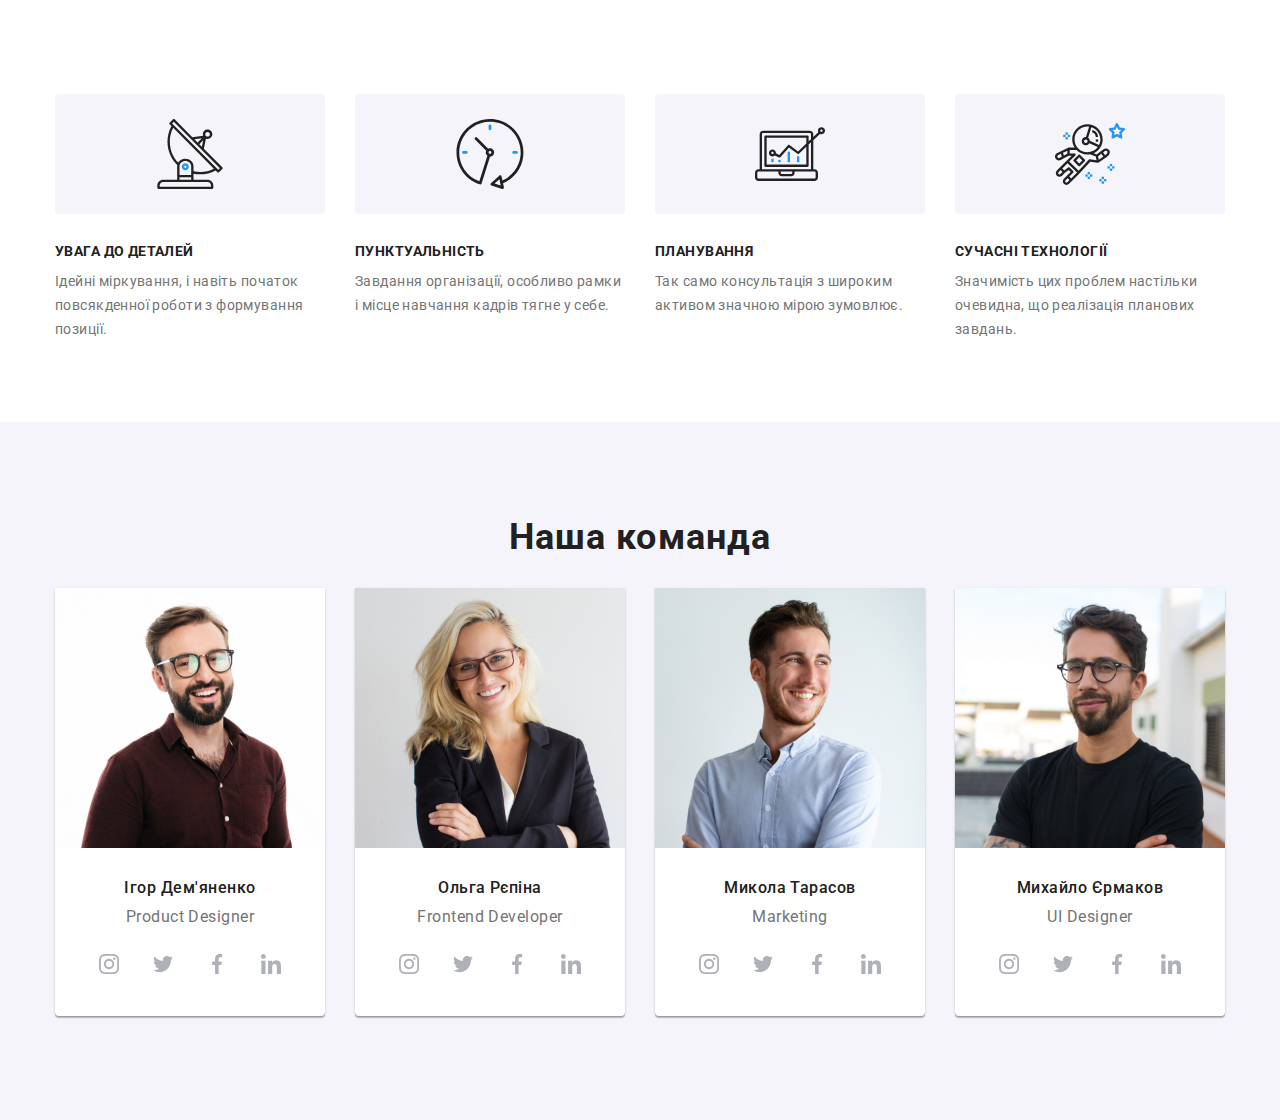
==== commit 645e579c: "help" ====
--- a/index.html
+++ b/index.html
@@ -9,34 +9,34 @@
     <link
         href="https://fonts.googleapis.com/css2?family=Raleway:wght@700&family=Roboto:wght@400;500;700;900&display=swap"
         rel="stylesheet" />
-    <link rel="stylesheet" href="./CSS/style.css">
+    <link rel="stylesheet" href="./CSS/main.min.css">
 </head>
 
 <body>
     <!--Верхня лінія-->
-    <header class="header">
+    <!-- <header class="header">
         <div class="container">
-            <div class="header-nav">
-                <nav class="header-nav">
-                    <a href="./index.html" class="logo">Web<span class="logo-header">Studio</span></a>
-                    <ul class="header-menu link">
-                        <li><a href="" class="link header-page">Студія</a></li>
+            <div class="header__nav">
+                <nav class="header__nav">
+                    <a href="./index.html" class="logo">Web<span class="logo__header">Studio</span></a>
+                    <ul class="header__menu link">
+                        <li><a href="" class="link header__page">Студія</a></li>
                         <li><a href="./portfolio.html" class="link">Портфоліо</a></li>
                         <li><a href="" class="link">Контакти</a></li>
                     </ul>
                 </nav>
 
 
-                <div class="header-contact">
-                    <a class="header-mail" href="mailto:info@devstudio.com">
-                        <svg class="header-icon" width="16" height="12">
+                <div class="header__contact">
+                    <a class="header__mail" href="mailto:info@devstudio.com">
+                        <svg class="header__icon" width="16" height="12">
                             <use href="./images/icons.svg2.svg#icon-logo-7"></use>
                         </svg>
                         info@devstudio.com
                     </a>
 
-                    <a href="tel:+380961111111" class="header-mail">
-                        <svg class="header-icon" width="10" height="16">
+                    <a href="tel:+380961111111" class="header__mail">
+                        <svg class="header__icon" width="10" height="16">
                             <use href="./images/icons.svg2.svg#icon-logo-8"></use>
                         </svg>
                         +38 096 111 11 11
@@ -45,384 +45,388 @@
                 </div>
             </div>
         </div>
-    </header>
-    <!-- Шапка сайта -->
+    </header>-->
+
+
+
+
     <main>
-
-
-        <section class="hero">
+        <!-- <section class="hero">
             <div class="container">
 
-                <div class="hero-content">
-                    <h1 class="caption">Ефективні рішення для вашого бізнесу</h1>
-                    <button type="button" class="bth" data-modal-open>Замовити послугу</button>
+                <div class="hero__content">
+                    <h1 class="hero__caption">Ефективні рішення для вашого бізнесу</h1>
+                    <button type="button" class="hero__bth" data-modal-open>Замовити послугу</button>
                 </div>
 
             </div>
+        </section>-->
+
+
+
+
+        <section class="thumb">
+            <div class="container">
+                <ul class="thumb__list">
+
+                    <li class="thumb__item">
+                        <div class="thumb__about">
+                            <svg class="thumb__icon" width="70" height="70">
+                                <use href="./images/icons.svg.svg#icon-antenna"></use>
+                            </svg>
+
+                        </div>
+                        <h3 class="thumb__text">УВАГА ДО ДЕТАЛЕЙ</h3>
+                        <p class="thumb__lead">Ідейні міркування, і навіть початок повсякденної роботи з формування
+                            позиції.
+                        </p>
+                    </li>
+
+                    <li class="thumb__item">
+                        <div class="thumb__about">
+                            <svg class="thumb__icon" width="70" height="70">
+                                <use href="./images/icons.svg.svg#icon-clock"></use>
+                            </svg>
+
+                        </div>
+                        <h3 class="thumb__text">ПУНКТУАЛЬНІСТЬ</h3>
+                        <p class="thumb__lead">Завдання організації, особливо рамки і місце навчання кадрів тягне у
+                            себе.</p>
+                    </li>
+
+                    <li class="thumb__item">
+                        <div class="thumb__about">
+                            <svg class="thumb__icon" width="70" height="70">
+                                <use href="./images/icons.svg.svg#icon-diagram"></use>
+                            </svg>
+                        </div>
+                        <h3 class="thumb__text">ПЛАНУВАННЯ</h3>
+                        <p class="thumb__lead">Так само консультація з широким активом значною мірою зумовлює.</p>
+                    </li>
+
+                    <li class="thumb__item">
+                        <div class="thumb__about">
+                            <svg class="thumb__icon" width="70" height="70">
+                                <use href="./images/icons.svg.svg#icon-astronaut"></use>
+                            </svg>
+                        </div>
+                        <h3 class="thumb__text">СУЧАСНІ ТЕХНОЛОГІЇ</h3>
+                        <p class="thumb__lead">Значимість цих проблем настільки очевидна, що реалізація планових
+                            завдань.</p>
+                    </li>
+                </ul>
+            </div>
         </section>
-
-
-        <section class="thumb">
-            <!--- Особлтвості -->
+        <!-- <section class="features">
             <div class="container">
-                <ul class="thumb-list">
-
-                    <li class="thumb-item">
-                        <div class="thumb-about">
-                            <svg class="thumb-icon" width="70" height="70">
-                                <use href="./images/icons.svg.svg#icon-antenna"></use>
-                            </svg>
-
-                        </div>
-                        <h3 class="list">УВАГА ДО ДЕТАЛЕЙ</h3>
-                        <p class="lead">Ідейні міркування, і навіть початок повсякденної роботи з формування позиції.
-                        </p>
-                    </li>
-
-                    <li class="thumb-item">
-                        <div class="thumb-about">
-                            <svg class="thumb-icon" width="70" height="70">
-                                <use href="./images/icons.svg.svg#icon-clock"></use>
-                            </svg>
-
-                        </div>
-                        <h3 class="list">ПУНКТУАЛЬНІСТЬ</h3>
-                        <p class="lead">Завдання організації, особливо рамки і місце навчання кадрів тягне у себе.</p>
-                    </li>
-
-                    <li class="thumb-item">
-                        <div class="thumb-about">
-                            <svg class="thumb-icon" width="70" height="70">
-                                <use href="./images/icons.svg.svg#icon-diagram"></use>
-                            </svg>
-                        </div>
-                        <h3 class="list">ПЛАНУВАННЯ</h3>
-                        <p class="lead">Так само консультація з широким активом значною мірою зумовлює.</p>
-                    </li>
-
-                    <li class="thumb-item">
-                        <div class="thumb-about">
-                            <svg class="thumb-icon" width="70" height="70">
-                                <use href="./images/icons.svg.svg#icon-astronaut"></use>
-                            </svg>
-                        </div>
-                        <h3 class="list">СУЧАСНІ ТЕХНОЛОГІЇ</h3>
-                        <p class="lead">Значимість цих проблем настільки очевидна, що реалізація планових завдань.</p>
+                <h2 class="features__text">Чим ми займаємося</h2>
+                <ul class="features__list">
+                    <li>
+                        <div class="features__item">
+                            <img src="./images/work-1.jpg" alt="графічний планшет в руках" width="370" />
+                            <h3 class="features__title">Десктопні додатки</h3>
+                        </div>
+                    </li>
+
+                    <li>
+                        <div class="features__item">
+                            <img src="./images/work-2.jpg" alt="графічний планшет в руках" width="370" />
+                            <h3 class="features__title">Мобільні додатки</h3>
+                        </div>
+                    </li>
+
+                    <li>
+                        <div class="features__item">
+                            <img src="./images/work-3.jpg" alt="графічний планшет в руках" width="370" />
+                            <h3 class="features__title">Дизайнерські рішення</h3>
+                        </div>
                     </li>
                 </ul>
             </div>
+        </section>-->
+        <section class="work">
+            <div class="container">
+                <h2 class="work__items">Наша команда</h2>
+
+                <ul class="work__list">
+                    <li class="work__item">
+                        <img src="./images/team-1.jpg" alt="наша команда" width="270" />
+                        <div class="work__description">
+                            <h3 class="work__list">Ігор Дем'яненко</h3>
+                            <p class="work__lead">Product Designer</p>
+                            <ul class="work__text">
+                                <li class="work__social">
+                                    <a class="work__link" href="#">
+                                        <svg class="work__icon" width="20" height="20">
+                                            <use href="./images/icons.svg.svg#icon-instagram"></use>
+                                        </svg>
+                                    </a>
+                                </li>
+
+                                <li class="work__social">
+                                    <a class="work__link" href="#">
+                                        <svg class="work__icon" width="20" height="20">
+                                            <use href="./images/icons.svg.svg#icon-twitter"></use>
+                                        </svg>
+                                    </a>
+                                </li>
+
+                                <li class="work__social">
+                                    <a class="work__link" href="#">
+                                        <svg class="work__icon" width="20" height="20">
+                                            <use href="./images/icons.svg.svg#icon-facebook"></use>
+                                        </svg>
+                                    </a>
+                                </li>
+
+                                <li class="work__social">
+                                    <a class="work__link" href="#">
+                                        <svg class="work__icon" width="20" height="20">
+                                            <use href="./images/icons.svg.svg#icon-linkedin"></use>
+                                        </svg>
+                                    </a>
+                                </li>
+
+                            </ul>
+                        </div>
+                    </li>
+
+                    <li class="work__item">
+                        <img src="./images/team-2.jpg" alt="наша команда" width="270" />
+                        <div class="work__description">
+                            <h3 class="work__list">Ольга Рєпіна</h3>
+                            <p class="work__lead">Frontend Developer</p>
+                            <ul class="work__text">
+                                <li class="work__social">
+                                    <a class="work__link" href="#">
+                                        <svg class="work__icon" width="20" height="20">
+                                            <use href="./images/icons.svg.svg#icon-instagram"></use>
+                                        </svg>
+                                    </a>
+                                </li>
+
+                                <li class="work__social">
+                                    <a class="work__link" href="#">
+                                        <svg class="work__icon" width="20" height="20">
+                                            <use href="./images/icons.svg.svg#icon-twitter"></use>
+                                        </svg>
+                                    </a>
+                                </li>
+
+                                <li class="work__social">
+                                    <a class="work__link" href="#">
+                                        <svg class="work__icon" width="20" height="20">
+                                            <use href="./images/icons.svg.svg#icon-facebook"></use>
+                                        </svg>
+                                    </a>
+                                </li>
+
+                                <li class="work__social">
+                                    <a class="work__link" href="#">
+                                        <svg class="work__icon" width="20" height="20">
+                                            <use href="./images/icons.svg.svg#icon-linkedin"></use>
+                                        </svg>
+                                    </a>
+                                </li>
+                            </ul>
+                        </div>
+                    </li>
+
+                    <li class="work__item">
+                        <img src="./images/team-3.jpg" alt="наша команда" width="270" />
+                        <div class="work__description">
+                            <h3 class="work__list">Микола Тарасов</h3>
+                            <p class="work__lead">Marketing</p>
+                            <ul class="work__text">
+                                <li class="work__social">
+                                    <a class="work__link" href="#">
+                                        <svg class="work__icon" width="20" height="20">
+                                            <use href="./images/icons.svg.svg#icon-instagram"></use>
+                                        </svg>
+                                    </a>
+                                </li>
+
+                                <li class="work__social">
+                                    <a class="work__link" href="#">
+                                        <svg class="work__icon" width="20" height="20">
+                                            <use href="./images/icons.svg.svg#icon-twitter"></use>
+                                        </svg>
+                                    </a>
+                                </li>
+
+                                <li class="work__social">
+                                    <a class="work__link" href="#">
+                                        <svg class="work__icon" width="20" height="20">
+                                            <use href="./images/icons.svg.svg#icon-facebook"></use>
+                                        </svg>
+                                    </a>
+                                </li>
+
+                                <li class="work__social">
+                                    <a class="work__link" href="#">
+                                        <svg class="work__icon" width="20" height="20">
+                                            <use href="./images/icons.svg.svg#icon-linkedin"></use>
+                                        </svg>
+                                    </a>
+                                </li>
+                            </ul>
+                        </div>
+                    </li>
+
+                    <li class="work__item">
+                        <img src="./images/team-4.jpg" alt="наша команда" width="270" />
+                        <div class="work__description">
+                            <h3 class="work__list">Михайло Єрмаков</h3>
+                            <p class="work__lead">UI Designer</p>
+                            <ul class="work__text">
+                                <li class="work__social">
+                                    <a class="work__link" href="#">
+                                        <svg class="work__icon" width="20" height="20">
+                                            <use href="./images/icons.svg.svg#icon-instagram"></use>
+                                        </svg>
+                                    </a>
+                                </li>
+
+                                <li class="work__social">
+                                    <a class="work__link" href="#">
+                                        <svg class="work__icon" width="20" height="20">
+                                            <use href="./images/icons.svg.svg#icon-twitter"></use>
+                                        </svg>
+                                    </a>
+                                </li>
+
+                                <li class="work__social">
+                                    <a class="work__link" href="#">
+                                        <svg class="work__icon" width="20" height="20">
+                                            <use href="./images/icons.svg.svg#icon-facebook"></use>
+                                        </svg>
+                                    </a>
+                                </li>
+
+                                <li class="work__social">
+                                    <a class="work__link" href="#">
+                                        <svg class="work__icon" width="20" height="20">
+                                            <use href="./images/icons.svg.svg#icon-linkedin"></use>
+                                        </svg>
+                                    </a>
+                                </li>
+                            </ul>
+                        </div>
+                    </li>
+                </ul>
+            </div>
         </section>
 
-        <section class="features">
+
+        <!-- <section class="customers">
             <div class="container">
-                <h2 class="features-text">Чим ми займаємося</h2>
-                <ul class="features-list">
-                    <li>
-                        <div class="features-item">
-                            <img src="./images/work-1.jpg" alt="графічний планшет в руках" width="370" />
-                            <h3 class="features-title">Десктопні додатки</h3>
-                        </div>
-                    </li>
-
-                    <li>
-                        <div class="features-item">
-                            <img src="./images/work-2.jpg" alt="графічний планшет в руках" width="370" />
-                            <h3 class="features-title">Мобільні додатки</h3>
-                        </div>
-                    </li>
-
-                    <li>
-                        <div class="features-item">
-                            <img src="./images/work-3.jpg" alt="графічний планшет в руках" width="370" />
-                            <h3 class="features-title">Дизайнерські рішення</h3>
-                        </div>
+                <p class="customers__title">Постійні клієнти</p>
+                <ul class="customers__list">
+                    <li class="customers__item">
+                        <a class="customers__logo" href="#">
+                            <svg class="customers__icon" width="106" height="60">
+                                <use href="./images/icons.svg.svg#icon-Logo-1"></use>
+                            </svg>
+                        </a>
+                    </li>
+
+                    <li class="customers__item">
+                        <a class="customers__logo" href="#">
+                            <svg class="customers__icon" width="106" height="60">
+                                <use href="./images/icons.svg.svg#icon-Logo-2"></use>
+                            </svg>
+                        </a>
+                    </li>
+
+                    <li class="customers__item">
+                        <a class="customers__logo" href="#">
+                            <svg class="customers__icon" width="106" height="60">
+                                <use href="./images/icons.svg.svg#icon-Logo-3"></use>
+                            </svg>
+                        </a>
+                    </li>
+
+                    <li class="customers__item">
+                        <a class="customers__logo" href="#">
+                            <svg class="customers__icon" width="106" height="60">
+                                <use href="./images/icons.svg.svg#icon-Logo-4"></use>
+                            </svg>
+                        </a>
+                    </li>
+
+                    <li class="customers__item">
+                        <a class="customers__logo" href="#">
+                            <svg class="customers__icon" width="106" height="60">
+                                <use href="./images/icons.svg.svg#icon-Logo-5"></use>
+                            </svg>
+                        </a>
+                    </li>
+
+                    <li class="customers__item">
+                        <a class="customers__logo" href="#">
+                            <svg class="customers__icon" width="106" height="60">
+                                <use href="./images/icons.svg.svg#icon-Logo-6"></use>
+                            </svg>
+                        </a>
                     </li>
                 </ul>
             </div>
-        </section>
-
-        <section class="work">
-            <!---Наша команда-->
-            <div class="container">
-                <h2 class="work-items">Наша команда</h2>
-
-                <ul class="work-list">
-                    <li class="work-item">
-                        <img src="./images/team-1.jpg" alt="наша команда" width="270" />
-                        <div class="work-description">
-                            <h3 class="work-list">Ігор Дем'яненко</h3>
-                            <p class="work-lead">Product Designer</p>
-                            <ul class="work-text">
-                                <li class="work-social">
-                                    <a class="work-link" href="#">
-                                        <svg class="work-icon" width="20" height="20">
-                                            <use href="./images/icons.svg.svg#icon-instagram"></use>
-                                        </svg>
-                                    </a>
-                                </li>
-
-                                <li class="work-social">
-                                    <a class="work-link" href="#">
-                                        <svg class="work-icon" width="20" height="20">
-                                            <use href="./images/icons.svg.svg#icon-twitter"></use>
-                                        </svg>
-                                    </a>
-                                </li>
-
-                                <li class="work-social">
-                                    <a class="work-link" href="#">
-                                        <svg class="work-icon" width="20" height="20">
-                                            <use href="./images/icons.svg.svg#icon-facebook"></use>
-                                        </svg>
-                                    </a>
-                                </li>
-
-                                <li class="work-social">
-                                    <a class="work-link" href="#">
-                                        <svg class="work-icon" width="20" height="20">
-                                            <use href="./images/icons.svg.svg#icon-linkedin"></use>
-                                        </svg>
-                                    </a>
-                                </li>
-
-                            </ul>
-                        </div>
-                    </li>
-
-                    <li class="work-item">
-                        <img src="./images/team-2.jpg" alt="наша команда" width="270" />
-                        <div class="work-description">
-                            <h3 class="work-list">Ольга Рєпіна</h3>
-                            <p class="work-lead">Frontend Developer</p>
-                            <ul class="work-text">
-                                <li class="work-social">
-                                    <a class="work-link" href="#">
-                                        <svg class="work-icon" width="20" height="20">
-                                            <use href="./images/icons.svg.svg#icon-instagram"></use>
-                                        </svg>
-                                    </a>
-                                </li>
-
-                                <li class="work-social">
-                                    <a class="work-link" href="#">
-                                        <svg class="work-icon" width="20" height="20">
-                                            <use href="./images/icons.svg.svg#icon-twitter"></use>
-                                        </svg>
-                                    </a>
-                                </li>
-
-                                <li class="work-social">
-                                    <a class="work-link" href="#">
-                                        <svg class="work-icon" width="20" height="20">
-                                            <use href="./images/icons.svg.svg#icon-facebook"></use>
-                                        </svg>
-                                    </a>
-                                </li>
-
-                                <li class="work-social">
-                                    <a class="work-link" href="#">
-                                        <svg class="work-icon" width="20" height="20">
-                                            <use href="./images/icons.svg.svg#icon-linkedin"></use>
-                                        </svg>
-                                    </a>
-                                </li>
-                            </ul>
-                        </div>
-                    </li>
-
-                    <li class="work-item">
-                        <img src="./images/team-3.jpg" alt="наша команда" width="270" />
-                        <div class="work-description">
-                            <h3 class="work-list">Микола Тарасов</h3>
-                            <p class="work-lead">Marketing</p>
-                            <ul class="work-text">
-                                <li class="work-social">
-                                    <a class="work-link" href="#">
-                                        <svg class="work-icon" width="20" height="20">
-                                            <use href="./images/icons.svg.svg#icon-instagram"></use>
-                                        </svg>
-                                    </a>
-                                </li>
-
-                                <li class="work-social">
-                                    <a class="work-link" href="#">
-                                        <svg class="work-icon" width="20" height="20">
-                                            <use href="./images/icons.svg.svg#icon-twitter"></use>
-                                        </svg>
-                                    </a>
-                                </li>
-
-                                <li class="work-social">
-                                    <a class="work-link" href="#">
-                                        <svg class="work-icon" width="20" height="20">
-                                            <use href="./images/icons.svg.svg#icon-facebook"></use>
-                                        </svg>
-                                    </a>
-                                </li>
-
-                                <li class="work-social">
-                                    <a class="work-link" href="#">
-                                        <svg class="work-icon" width="20" height="20">
-                                            <use href="./images/icons.svg.svg#icon-linkedin"></use>
-                                        </svg>
-                                    </a>
-                                </li>
-                            </ul>
-                        </div>
-                    </li>
-
-                    <li class="work-item">
-                        <img src="./images/team-4.jpg" alt="наша команда" width="270" />
-                        <div class="work-description">
-                            <h3 class="work-list">Михайло Єрмаков</h3>
-                            <p class="work-lead">UI Designer</p>
-                            <ul class="work-text">
-                                <li class="work-social">
-                                    <a class="work-link" href="#">
-                                        <svg class="work-icon" width="20" height="20">
-                                            <use href="./images/icons.svg.svg#icon-instagram"></use>
-                                        </svg>
-                                    </a>
-                                </li>
-
-                                <li class="work-social">
-                                    <a class="work-link" href="#">
-                                        <svg class="work-icon" width="20" height="20">
-                                            <use href="./images/icons.svg.svg#icon-twitter"></use>
-                                        </svg>
-                                    </a>
-                                </li>
-
-                                <li class="work-social">
-                                    <a class="work-link" href="#">
-                                        <svg class="work-icon" width="20" height="20">
-                                            <use href="./images/icons.svg.svg#icon-facebook"></use>
-                                        </svg>
-                                    </a>
-                                </li>
-
-                                <li class="work-social">
-                                    <a class="work-link" href="#">
-                                        <svg class="work-icon" width="20" height="20">
-                                            <use href="./images/icons.svg.svg#icon-linkedin"></use>
-                                        </svg>
-                                    </a>
-                                </li>
-                            </ul>
-                        </div>
-                    </li>
-                </ul>
-            </div>
-        </section>
-
-        <section class="customers">
-            <div class="container">
-                <p class="customers-title">Постійні клієнти</p>
-                <ul class="customers-list">
-                    <li class="customers-item">
-                        <a class="customers-logo" href="#">
-                            <svg class="customers-icon" width="106" height="60">
-                                <use href="./images/icons.svg.svg#icon-Logo-1"></use>
-                            </svg>
-                        </a>
-                    </li>
-
-                    <li class="customers-item">
-                        <a class="customers-logo" href="#">
-                            <svg class="customers-icon" width="106" height="60">
-                                <use href="./images/icons.svg.svg#icon-Logo-2"></use>
-                            </svg>
-                        </a>
-                    </li>
-
-                    <li class="customers-item">
-                        <a class="customers-logo" href="#">
-                            <svg class="customers-icon" width="106" height="60">
-                                <use href="./images/icons.svg.svg#icon-Logo-3"></use>
-                            </svg>
-                        </a>
-                    </li>
-
-                    <li class="customers-item">
-                        <a class="customers-logo" href="#">
-                            <svg class="customers-icon" width="106" height="60">
-                                <use href="./images/icons.svg.svg#icon-Logo-4"></use>
-                            </svg>
-                        </a>
-                    </li>
-
-                    <li class="customers-item">
-                        <a class="customers-logo" href="#">
-                            <svg class="customers-icon" width="106" height="60">
-                                <use href="./images/icons.svg.svg#icon-Logo-5"></use>
-                            </svg>
-                        </a>
-                    </li>
-
-                    <li class="customers-item">
-                        <a class="customers-logo" href="#">
-                            <svg class="customers-icon" width="106" height="60">
-                                <use href="./images/icons.svg.svg#icon-Logo-6"></use>
-                            </svg>
-                        </a>
-                    </li>
-                </ul>
-            </div>
-        </section>
+        </section>-->
+
+
     </main>
-
-    <footer class="foot">
-        <!--Підвал-->
+    <!-- <footer class="foot">
+
         <div class="container">
-            <div class="foot-container ">
-                <div class="foot-basement">
-                    <a href="./index.html" class="logo">Web<span class="logo-foot">Studio</span></a>
-
-                    <address class="foot-adress">
-                        <ul class="foot-list">
-                            <p class="foot-page page">м. Київ, пр-т Лесі Українки, 26</p>
+            <div class="foot__container ">
+                <div class="foot__basement">
+                    <a href="./index.html" class="logo">Web<span class="logo__foot">Studio</span></a>
+
+                    <address class="foot__adress">
+                        <ul class="foot__list">
+                            <p class="foot__page page">м. Київ, пр-т Лесі Українки, 26</p>
                             <li>
-                                <a href="mailto:info@example.com" class="foot-item item">info@example.com</a>
+                                <a href="mailto:info@example.com" class="foot__item item">info@example.com</a>
                             </li>
 
                             <li>
-                                <a href="tel:+380991111111" class="foot-item item">+38 099 111 11 11</a>
+                                <a href="tel:+380991111111" class="foot__item item">+38 099 111 11 11</a>
                             </li>
                         </ul>
                     </address>
                 </div>
 
 
-                <div class="adress-container">
-                    <p class="foot-title">приєднуйтесь</p>
-                    <ul class="foot-text">
-                        <li class="foot-social">
-                            <a class="foot-link" href="#">
-                                <svg class="foot-icon" width="20" height="20">
+                <div class="adress__container">
+                    <p class="foot__title">приєднуйтесь</p>
+                    <ul class="foot__text">
+                        <li class="foot__social">
+                            <a class="foot__link" href="#">
+                                <svg class="foot__icon" width="20" height="20">
                                     <use href="./images/icons.svg.svg#icon-instagram"></use>
                                 </svg>
                             </a>
                         </li>
 
-                        <li class="foot-social">
-                            <a class="foot-link" href="#">
-                                <svg class="foot-icon" width="20" height="20">
+                        <li class="foot__social">
+                            <a class="foot__link" href="#">
+                                <svg class="foot__icon" width="20" height="20">
                                     <use href="./images/icons.svg.svg#icon-twitter"></use>
                                 </svg>
                             </a>
                         </li>
 
-                        <li class="foot-social">
-                            <a class="foot-link" href="#">
-                                <svg class="foot-icon" width="20" height="20">
+                        <li class="foot__social">
+                            <a class="foot__link" href="#">
+                                <svg class="foot__icon" width="20" height="20">
                                     <use href="./images/icons.svg.svg#icon-facebook"></use>
                                 </svg>
                             </a>
                         </li>
 
-                        <li class="foot-social">
-                            <a class="foot-link" href="#">
-                                <svg class="foot-icon" width="20" height="20">
+                        <li class="foot__social">
+                            <a class="foot__link" href="#">
+                                <svg class="foot__icon" width="20" height="20">
                                     <use href="./images/icons.svg.svg#icon-linkedin"></use>
                                 </svg>
                             </a>
@@ -430,15 +434,15 @@
                     </ul>
                 </div>
 
-                <div class="footer-form">
-                    <p class="footer-list">
-                        <label for="footer-email">Підпишіться на розсилку</label>
+                <div class="footer__form">
+                    <p class="footer__list">
+                        <label for="footer__email">Підпишіться на розсилку</label>
                     </p>
-                    <form class="footer-submit">
-                        <input type="email" name="email" id="email" placeholder="E-mail" class="footer-email">
-                        <button type="footer-submit" class="footer-bth">
+                    <form class="footer__submit">
+                        <input type="email" name="email" id="email" placeholder="E-mail" class="footer__email">
+                        <button type="footer__submit" class="footer__bth">
                             Підписатися
-                            <svg class="footer-icon" width="24" height="24">
+                            <svg class="footer__icon" width="24" height="24">
                                 <use href="./images/icons.svg4.svg#icon-icon-telega"></use>
                             </svg>
                         </button>
@@ -450,7 +454,9 @@
 
 
 
-    </footer>
+    </footer>-->
+
+
     <div class="backdrop is-hidden" data-modal>
         <div class="modal">
             <button type="button" class="bth data-modal-close" data-modal-close>
@@ -460,56 +466,56 @@
             </button>
             <p class="modal-title-text">Залиште свої дані, ми вам передзвонимо</p>
             <form class="modal-form">
-                <div class="modal-field">
-                    <label class="modal-text">
+                <div class="modal__field">
+                    <label class="modal__text">
                         Ім'я
-                        <div class="modal-wrap">
-                            <input type="name" name="user-name" class="modal-input" required id="user-name">
+                        <div class="modal__wrap">
+                            <input type="name" name="user-name" class="modal__input" required id="user-name">
                     </label>
-                    <svg class="modal-icon" width="18" height="18">
+                    <svg class="modal__icon" width="18" height="18">
                         <use href="./images/icons.svg4.svg#icon-person-1"></use>
                     </svg>
                 </div>
         </div>
-        <div class="modal-field">
-            <label class="modal-text">
+        <div class="modal__field">
+            <label class="modal__text">
                 Телефон
-                <div class="modal-wrap">
-                    <input type="tel" name="user-tel" class="modal-input" required id="user-tel">
+                <div class="modal__wrap">
+                    <input type="tel" name="user-tel" class="modal__input" required id="user-tel">
             </label>
-            <svg class="modal-icon" width="18" height="18">
+            <svg class="modal__icon" width="18" height="18">
                 <use href="./images/icons.svg4.svg#icon-phone-2"></use>
             </svg>
         </div>
     </div>
-    <div class="modal-field">
-        <label class="modal-text">
+    <div class="modal__field">
+        <label class="modal__text">
             Пошта
-            <div class="modal-wrap">
-                <input type="email" name="user-email" class="modal-input" required id="user-email">
+            <div class="modal__wrap">
+                <input type="email" name="user-email" class="modal__input" required id="user-email">
         </label>
-        <svg class="modal-icon" width="18" height="18">
+        <svg class="modal__icon" width="18" height="18">
             <use href="./images/icons.svg4.svg#icon-email-3"></use>
         </svg>
     </div>
     </div>
-    <div class="modal-filed">
-        <label class="modal-text" for="modal-list">
+    <div class="modal__filed">
+        <label class="modal__text" for="modal-list">
             Коментар
         </label>
-        <textarea name="modal-list" id="modal-list" class="modal-gabarit" placeholder="Введіть текст"></textarea>
-    </div>
-    <div class="modal-field">
-        <input type="checkbox" name="politics" id="politics" class="input-check modal-title">
-        <label for="politics" class="modal-name"><span>
-                <svg class="check-icon" width="11" height="8">
+        <textarea name="modal-list" id="modal-list" class="modal__gabarit" placeholder="Введіть текст"></textarea>
+    </div>
+    <div class="modal__field">
+        <input type="checkbox" name="politics" id="politics" class="input-check modal__title">
+        <label for="politics" class="modal__name"><span>
+                <svg class="check__icon" width="11" height="8">
                     <use href="./images/icons.svg4.svg#icon-check-1"></use>
                 </svg>
             </span> Погоджуюся з розсилкою та приймаю
             <a href="">Умови договору</a></label>
     </div>
-    <div class="mondal-buttons">
-        <button class="mondal-bth" type="button">Відправити</button>
+    <div class="mondal__buttons">
+        <button class="mondal__bth" type="button">Відправити</button>
     </div>
     </form>
     </div>
--- a/CSS/main.min.css
+++ b/CSS/main.min.css
@@ -0,0 +1 @@
+html{-webkit-box-sizing:border-box;box-sizing:border-box}*,*::before,*::after{-webkit-box-sizing:inherit;box-sizing:inherit}body{margin:0;color:var(--link-tex-color);background-color:var(--caption-text-color);font-family:"Raleway",sans-serif}h1,h2,h3,h4,h5,h6,p{font-family:"Raleway";margin:0}ul{list-style:none;margin:0;padding:0}.container{max-width:100%;width:100%;padding-left:15px;padding-right:15px;margin:0 auto}@media screen and (min-width: 480px){.container{max-width:480px}}@media screen and (min-width: 768px){.container{max-width:768px}}@media screen and (min-width: 1200px){.container{max-width:1200px}}img{display:block;max-width:100%;height:auto;width:100%}.logo{width:145px;margin-right:93px;color:#2196f3;font-family:"Raleway";font-style:normal;font-weight:700;font-size:26px;line-height:1.19;letter-spacing:.03em;text-decoration:none}.logo__header{color:#212121}.header{width:100%;padding-top:24px;padding-bottom:25px;border-bottom:1px solid #ececec}.header__nav{display:-webkit-box;display:-ms-flexbox;display:flex;-webkit-box-align:center;-ms-flex-align:center;align-items:center}.modal{position:absolute;width:528px;min-height:581px;background:#fff;-webkit-box-shadow:0px 1px 3px rgba(0,0,0,.12),0px 1px 1px rgba(0,0,0,.14),0px 2px 1px rgba(0,0,0,.2);box-shadow:0px 1px 3px rgba(0,0,0,.12),0px 1px 1px rgba(0,0,0,.14),0px 2px 1px rgba(0,0,0,.2);border-radius:4px;top:50%;left:50%;-webkit-transform:translate(-50%, -50%);transform:translate(-50%, -50%)}.data-modal-close{position:absolute;right:8px;top:8px;width:30px;height:30px;border:1px solid rgba(0,0,0,.1);border-radius:50%;display:-webkit-box;display:-ms-flexbox;display:flex;-webkit-box-align:center;-ms-flex-align:center;align-items:center;-webkit-box-pack:center;-ms-flex-pack:center;justify-content:center}.data-modal-close-modal-close:hover,.data-modal-close-modal-close:focus{border-color:#000}.data-modal-close-modal-close:hover .icon-close,.data-modal-close-modal-close:focus .icon-close{fill:#2196f3}.data-modal-close{cursor:pointer}.modal-close{position:absolute;right:8px;top:8px;width:30px;height:30px;background-color:#fff;border:1px solid rgba(0,0,0,.1);border-radius:50%;display:-webkit-box;display:-ms-flexbox;display:flex;-webkit-box-align:center;-ms-flex-align:center;align-items:center;-webkit-box-pack:center;-ms-flex-pack:center;justify-content:center}.icon-close{color:#000;-webkit-transition:250ms cubic-bezier(0.4, 0, 0.2, 1);transition:250ms cubic-bezier(0.4, 0, 0.2, 1)}.modal-title-text{font-family:"Roboto";font-style:normal;font-weight:700;font-size:20px;line-height:23px;text-align:center;letter-spacing:.03em;margin-bottom:12px;color:#212121}.modal__field{margin-bottom:10px}.modal__text{font-family:"Roboto";font-style:normal;font-weight:400;font-size:12px;line-height:14px;letter-spacing:.01em;color:#757575;display:block;-webkit-box-orient:vertical;-webkit-box-direction:normal;-ms-flex-direction:column;flex-direction:column;margin-bottom:4px}.modal__wrap{position:relative;margin-top:4px}.modal__input{border:1px solid rgba(33,33,33,.2);border-radius:4px;width:100%;height:40px;background-color:rgba(0,0,0,0);outline:rgba(0,0,0,0);padding-left:42px;padding-top:12px;padding-bottom:12px}.modal__input:focus+.modal__icon{fill:#2196f3}.modal__input:focus,.modal__input:focus{outline:#2196f3 solid 1px}.modal__icon{bottom:14px;left:15px;position:absolute;top:50%;-webkit-transform:translateY(-50%);transform:translateY(-50%)}.modal__title{position:absolute;white-space:nowrap;width:1px;height:1px;overflow:hidden;border:0;padding:0;clip:rect(0 0 0 0);-webkit-clip-path:inset(50%);clip-path:inset(50%);margin:-1px}.modal__name{font-family:"Roboto";font-style:normal;font-weight:400;font-size:14px;line-height:1.71;letter-spacing:.03em;color:#757575;display:-webkit-box;display:-ms-flexbox;display:flex;-webkit-box-align:center;-ms-flex-align:center;align-items:center;gap:8px;margin-bottom:30px;-webkit-box-pack:center;-ms-flex-pack:center;justify-content:center}.modal__name a{color:#2196f3}.input-check:checked+.modal__name span{background-color:#2196f3;border-radius:2px}.input-check:checked+.modal__name .check__icon{fill:#fff;border:none}.check__icon{width:16px;height:15px;border:2px solid #212121;border-radius:2px;display:-webkit-box;display:-ms-flexbox;display:flex;-webkit-box-align:center;-ms-flex-align:center;align-items:center;-webkit-box-pack:center;-ms-flex-pack:center;justify-content:center;-webkit-transition:250ms cubic-bezier(0.4, 0, 0.2, 1);transition:250ms cubic-bezier(0.4, 0, 0.2, 1)}.check__icon{fill:rgba(0,0,0,0)}.modal__gabarit{width:100%;height:120px;border:1px solid rgba(33,33,33,.2);border-radius:4px;resize:none;padding-left:16px;padding-top:12px;padding-bottom:12px;padding-right:16px;font-family:"Roboto";font-style:normal;font-weight:400;font-size:12px;line-height:14px;letter-spacing:.01em;color:rgba(117,117,117,.5);margin-bottom:20px}.modal__gabarit:focus,.modal__gabarit:focus{outline:#2196f3 solid 1px}.modal__icon{bottom:14px;left:15px;position:absolute;top:50%;-webkit-transform:translateY(-50%);transform:translateY(-50%)}.mondal__buttons{width:200px;height:50px;left:700px;top:712px;background:#2196f3;-webkit-box-shadow:0px 4px 4px rgba(0,0,0,.15);box-shadow:0px 4px 4px rgba(0,0,0,.15);border-radius:4px;margin:auto}.mondal__bth{font-family:"Roboto";font-style:normal;font-weight:700;font-size:16px;line-height:1.88;display:-webkit-box;display:-ms-flexbox;display:flex;-webkit-box-align:center;-ms-flex-align:center;align-items:center;text-align:center;letter-spacing:.06em;margin:auto;color:#fff;background-color:#2196f3;border:#2196f3;cursor:pointer;padding-top:10px;padding-bottom:10px;padding-left:52px;padding-right:52px}.modal{position:absolute;width:528px;min-height:581px;background:#fff;-webkit-box-shadow:0px 1px 3px rgba(0,0,0,.12),0px 1px 1px rgba(0,0,0,.14),0px 2px 1px rgba(0,0,0,.2);box-shadow:0px 1px 3px rgba(0,0,0,.12),0px 1px 1px rgba(0,0,0,.14),0px 2px 1px rgba(0,0,0,.2);border-radius:4px;top:50%;left:50%;-webkit-transform:translate(-50%, -50%);transform:translate(-50%, -50%);padding-top:40px;padding-bottom:40px;padding-left:40px;padding-right:40px}.no-scroll{overflow:hidden}.backdrop{position:fixed;top:0;width:100%;height:100%;background-color:rgba(0,0,0,.2);-webkit-transition:opacity 500ms linear,visibility 500ms;transition:opacity 500ms linear,visibility 500ms}.is-hidden{opacity:0;visibility:hidden;pointer-events:none}.header__menu{display:-webkit-box;display:-ms-flexbox;display:flex;gap:50px}.header__menu .link{color:#212121;font-family:"Roboto";font-weight:500;font-size:14px;line-height:1.14;text-decoration:none;-webkit-transition:250ms cubic-bezier(0.4, 0, 0.2, 1);transition:250ms cubic-bezier(0.4, 0, 0.2, 1)}.header__menu .link:hover,.header__menu .link:focus{color:#2196f3}.header__page{color:#2196f3;position:relative}.header__page::after{display:block;content:"";text-align:center;width:100%;height:1px;bottom:-32px;background-color:#2196f3;color:#2196f3;border:2px solid;border-radius:10px;position:absolute}.header__icon{margin-right:10px;fill:currentColor}.header__contact{display:-webkit-box;display:-ms-flexbox;display:flex;margin-left:auto}.header__mail{margin-right:50px;display:-webkit-box;display:-ms-flexbox;display:flex;-webkit-box-orient:horizontal;-webkit-box-direction:normal;-ms-flex-direction:row;flex-direction:row;-webkit-box-align:center;-ms-flex-align:center;align-items:center;font-family:"Roboto";font-weight:500;font-size:14px;line-height:1.14;letter-spacing:.02em;color:#757575;text-decoration:none;-webkit-transition:250ms cubic-bezier(0.4, 0, 0.2, 1);transition:250ms cubic-bezier(0.4, 0, 0.2, 1)}.header__mail:hover,.header__mail:focus{color:#2196f3}.hero{padding-top:200px;padding-bottom:200px;display:-webkit-box;display:-ms-flexbox;display:flex;-webkit-box-align:center;-ms-flex-align:center;align-items:center;max-width:1600px;margin:0 auto;margin-left:auto;margin-right:auto;height:600px;background:#c4c4c4;background-repeat:no-repeat;background-position:center;background-size:cover;background-image:-webkit-gradient(linear, left top, left bottom, from(rgba(47, 48, 58, 0.4)), to(rgba(47, 48, 58, 0.4))),url(../images/hero.jpg);background-image:linear-gradient(rgba(47, 48, 58, 0.4), rgba(47, 48, 58, 0.4)),url(../images/hero.jpg)}.hero__content{display:-webkit-box;display:-ms-flexbox;display:flex;-webkit-box-orient:vertical;-webkit-box-direction:normal;-ms-flex-direction:column;flex-direction:column;-webkit-box-align:center;-ms-flex-align:center;align-items:center}.hero__caption{width:696px;height:120px;margin-bottom:30px;color:#fff;font-family:"Roboto";font-weight:900;font-size:44px;line-height:1.36;letter-spacing:.06em;text-transform:uppercase;text-align:center}.hero__bth{width:216px;height:50px;cursor:pointer;border:#2196f3;color:#fff;background-color:#2196f3;font-family:"Roboto";font-weight:700;font-size:16px;line-height:1.88;letter-spacing:.06em;border-radius:4px;-webkit-box-shadow:0px 4px 4px rgba(0,0,0,.15);box-shadow:0px 4px 4px rgba(0,0,0,.15);-webkit-transition:background-color 250ms linear color 250ms linear;transition:background-color 250ms linear color 250ms linear;-webkit-transition-timing-function:cubic-bezier(0.4, 0, 0.2, 1);transition-timing-function:cubic-bezier(0.4, 0, 0.2, 1)}.hero__bth:focus,.hero__bth:hover{background-color:#188ce8}@media screen and (min-width: 480px){.thumb{padding-top:60px;padding-bottom:60px}}@media screen and (min-width: 768px){.thumb{padding-top:60px;padding-bottom:60px}}@media screen and (min-width: 1200px){.thumb{padding-top:94px;padding-bottom:94px}}.thumb__list{display:-webkit-box;display:-ms-flexbox;display:flex;-ms-flex-wrap:wrap;flex-wrap:wrap;gap:30px}.thumb__item{margin-bottom:136px;width:100%;height:98px}@media screen and (min-width: 768px){.thumb__item{max-width:480px}}@media screen and (min-width: 768px){.thumb__item{max-width:768px;width:calc((100% - 30px)/2)}}@media screen and (min-width: 1200px){.thumb__item{max-width:1200px;width:calc((100% - 90px)/4)}}.thumb__about{display:-webkit-box;display:-ms-flexbox;display:flex;-webkit-box-pack:center;-ms-flex-pack:center;justify-content:center;-webkit-box-align:center;-ms-flex-align:center;align-items:center;margin-bottom:30px;background:#f5f4fa;border-radius:4px;height:120px}.thumb__text{max-width:270px;height:16px;margin-bottom:10px;color:#212121;font-family:"Roboto";font-weight:700;font-size:14px;line-height:1.14;letter-spacing:.03em;text-transform:uppercase}.thumb__lead{max-width:270px;color:#757575;font-family:"Roboto";font-weight:400;font-size:14px;line-height:1.71;letter-spacing:.03em}.thumb__list li:last-child{margin:0}.features{padding-top:118px;padding-bottom:94px}.features__text{margin-bottom:50px;color:#212121;font-family:"Roboto";font-weight:700;font-size:36px;line-height:1.17;text-align:center;letter-spacing:.03em}.features__list{display:-webkit-box;display:-ms-flexbox;display:flex;gap:30px}.features__item{position:relative}.features__title{position:absolute;bottom:0;left:0;text-transform:uppercase;font-weight:700;font-size:14px;line-height:1.15;text-align:center;letter-spacing:.03em;color:#fff;background-color:rgba(47,48,58,.8);padding:27px;width:100%}.work{background-color:#f5f4fa}@media screen and (min-width: 480px){.work{padding-top:60px;padding-bottom:60px}}@media screen and (min-width: 768px){.work{padding-top:60px;padding-bottom:60px}}@media screen and (min-width: 1200px){.work{padding-top:94px;padding-bottom:94px}}.work__items{margin-bottom:30px;color:#212121;font-family:"Roboto";font-weight:700;font-size:36px;line-height:1.17;text-align:center;letter-spacing:.03em}.work__list{display:-webkit-box;display:-ms-flexbox;display:flex;-ms-flex-wrap:wrap;flex-wrap:wrap;gap:30px}.work__item{width:100%;background:#fff;-webkit-box-shadow:0px 1px 3px rgba(0,0,0,.12),0px 1px 1px rgba(0,0,0,.14),0px 2px 1px rgba(0,0,0,.2);box-shadow:0px 1px 3px rgba(0,0,0,.12),0px 1px 1px rgba(0,0,0,.14),0px 2px 1px rgba(0,0,0,.2);border-radius:0px 0px 4px 4px}@media screen and (min-width: 480px){.work__item{max-width:480px}}@media screen and (min-width: 768px){.work__item{max-width:768px;width:calc((100% - 30px)/2)}}@media screen and (min-width: 1200px){.work__item{max-width:1200px;width:calc((100% - 90px)/4)}}.work__description{padding:30px 0 30px 0;display:-webkit-box;display:-ms-flexbox;display:flex;-webkit-box-orient:vertical;-webkit-box-direction:normal;-ms-flex-direction:column;flex-direction:column;-webkit-box-align:center;-ms-flex-align:center;align-items:center}.work__list{margin-bottom:10px;color:#212121;font-family:"Roboto";font-weight:500;font-size:16px;line-height:1.19;text-align:center;letter-spacing:.03em}.work__lead{color:#757575;font-family:"Roboto";font-weight:400;font-size:16px;line-height:1.19;text-align:center;letter-spacing:.03em;margin-bottom:16px}.work__text{display:-webkit-box;display:-ms-flexbox;display:flex;gap:10px;-webkit-transition:250ms cubic-bezier(0.4, 0, 0.2, 1);transition:250ms cubic-bezier(0.4, 0, 0.2, 1)}.work__social{display:-webkit-box;display:-ms-flexbox;display:flex;-webkit-box-pack:center;-ms-flex-pack:center;justify-content:center;gap:10px}.work__link{width:44px;height:44px;border-radius:50%;display:-webkit-box;display:-ms-flexbox;display:flex;-webkit-box-align:center;-ms-flex-align:center;align-items:center;-webkit-box-pack:center;-ms-flex-pack:center;justify-content:center;-webkit-transition:background-color 250ms linear;transition:background-color 250ms linear;-webkit-transition-timing-function:cubic-bezier(0.4, 0, 0.2, 1);transition-timing-function:cubic-bezier(0.4, 0, 0.2, 1)}.work__link:hover,.work__link:focus{background-color:#2196f3}.work__link:hover .work__icon,.work__link:focus .work__icon{fill:#fff}.work__icon{fill:#afb1b8}.customers{padding:0;padding-top:94px;padding-bottom:94px}.customers__title{font-family:"Roboto";font-style:normal;font-weight:700;font-size:36px;line-height:42px;text-align:center;letter-spacing:.03em;color:#212121;margin-bottom:50px}.customers__list{display:-webkit-box;display:-ms-flexbox;display:flex;-webkit-box-orient:horizontal;-webkit-box-direction:normal;-ms-flex-direction:row;flex-direction:row;-webkit-box-align:center;-ms-flex-align:center;align-items:center;gap:30px}.customers__logo{-webkit-box-sizing:border-box;box-sizing:border-box;width:170px;height:92px;border:1px solid #afb1b8;border-radius:4px;display:-webkit-box;display:-ms-flexbox;display:flex;-webkit-box-align:center;-ms-flex-align:center;align-items:center;-webkit-box-pack:center;-ms-flex-pack:center;justify-content:center;outline:none;-webkit-transition:fill 250ms linear;transition:fill 250ms linear;-webkit-transition-timing-function:cubic-bezier(0.4, 0, 0.2, 1);transition-timing-function:cubic-bezier(0.4, 0, 0.2, 1)}.customers__logo:hover,.customers__logo:focus{border-color:#2196f3}.customers__logo:hover .customers__icon,.customers__logo:focus .customers__icon{fill:#2196f3}.customers__icon{fill:#afb1b8}.cards__text{padding-top:94px;padding-bottom:94px}.cards__title{position:absolute;white-space:nowrap;width:1px;height:1px;overflow:hidden;border:0;padding:0;clip:rect(0 0 0 0);-webkit-clip-path:inset(50%);clip-path:inset(50%);margin:-1px}.cards__nav{display:-webkit-box;display:-ms-flexbox;display:flex;-webkit-box-pack:center;-ms-flex-pack:center;justify-content:center;margin:0 0 50px 0;gap:8px}.cards__text .butons{color:#212121;font-family:"Roboto";font-style:normal;font-weight:500;font-size:16px;line-height:1.62;text-align:center;letter-spacing:.03em;border-radius:4px;-webkit-transition:color 250ms linear,background-color 250ms linear,-webkit-box-shadow 250ms linear;transition:color 250ms linear,background-color 250ms linear,-webkit-box-shadow 250ms linear;transition:color 250ms linear,background-color 250ms linear,box-shadow 250ms linear;transition:color 250ms linear,background-color 250ms linear,box-shadow 250ms linear,-webkit-box-shadow 250ms linear;-webkit-transition-timing-function:cubic-bezier(0.4, 0, 0.2, 1);transition-timing-function:cubic-bezier(0.4, 0, 0.2, 1)}.cards__text .butons:hover,.cards__text .butons:focus{-webkit-box-shadow:0px 3px 1px rgba(0,0,0,.1),0px 1px 2px rgba(0,0,0,.08),0px 2px 2px rgba(0,0,0,.12);box-shadow:0px 3px 1px rgba(0,0,0,.1),0px 1px 2px rgba(0,0,0,.08),0px 2px 2px rgba(0,0,0,.12)}.cards__text .butons:hover,.cards__text .butons:focus{background-color:#2196f3;color:#fff}.cards__butons{font-weight:500;line-height:1.63;letter-spacing:.03em;color:inherit;background-color:#f5f4fa;-webkit-filter:none;filter:none;padding:6px 22px}.butons{font-family:inherit;border:none;cursor:pointer;font-size:16px}.pic__list{display:-webkit-box;display:-ms-flexbox;display:flex;-ms-flex-wrap:wrap;flex-wrap:wrap;-webkit-box-pack:center;-ms-flex-pack:center;justify-content:center;gap:30px}.pic__item{width:370px;height:404px;background:#fff}.pic__item:hover,.pic__item:focus{-webkit-box-shadow:0px 1px 1px rgba(0,0,0,.12),0px 4px 4px rgba(0,0,0,.06),1px 4px 6px rgba(0,0,0,.16);box-shadow:0px 1px 1px rgba(0,0,0,.12),0px 4px 4px rgba(0,0,0,.06),1px 4px 6px rgba(0,0,0,.16)}.pic__list .list{color:#757575;font-family:"Roboto";font-style:normal;font-weight:400;font-size:16px;line-height:1.88;letter-spacing:.03em}.pic__wrap{position:relative;overflow:hidden}.pic__text{position:absolute;top:0;left:0;font-size:18px;font-weight:400;line-height:1.6;color:#fff;background-color:#2196f3;padding:63px 24px;height:100%;-webkit-transform:translateY(100%);transform:translateY(100%);-webkit-transition:-webkit-transform 250ms linear;transition:-webkit-transform 250ms linear;transition:transform 250ms linear;transition:transform 250ms linear, -webkit-transform 250ms linear}.pic__description{border:1px solid #ececec;padding:20px 24px}.pic__name{color:#212121;font-family:"Roboto";font-style:normal;font-weight:700;font-size:18px;line-height:2;letter-spacing:.06em}.cards-list .title{color:#212121;font-family:"Roboto";font-style:normal;font-weight:700;font-size:18px;line-height:2;letter-spacing:.06em}.pic__item:hover .pic__text{-webkit-transform:translateY(0);transform:translateY(0)}.pic__link{display:block}.list{text-decoration:none}.foot{margin:0 auto;padding-top:60px;padding-bottom:60px;background-color:#2f303a}.foot__container{display:-webkit-box;display:-ms-flexbox;display:flex;-webkit-box-align:baseline;-ms-flex-align:baseline;align-items:baseline;gap:70px}.foot__basement{display:-webkit-box;display:-ms-flexbox;display:flex;-webkit-box-orient:vertical;-webkit-box-direction:normal;-ms-flex-direction:column;flex-direction:column;gap:20px}.foot__list{display:-webkit-box;display:-ms-flexbox;display:flex;-webkit-box-orient:vertical;-webkit-box-direction:normal;-ms-flex-direction:column;flex-direction:column;gap:9px}.foot__page{color:#fff;font-family:"Roboto";font-style:normal;font-weight:400;font-size:14px;line-height:1.71;letter-spacing:.03em;-webkit-transition:color 250ms linear;transition:color 250ms linear;-webkit-transition-timing-function:cubic-bezier(0.4, 0, 0.2, 1);transition-timing-function:cubic-bezier(0.4, 0, 0.2, 1);cursor:pointer}.foot__page:hover,.foot__page:focus{color:#2196f3}.foot__item{color:rgba(255,255,255,.6);font-family:"Roboto";font-style:normal;font-weight:400;font-size:14px;line-height:1.71;letter-spacing:.03em;text-decoration:none;-webkit-transition:color 250ms linear;transition:color 250ms linear;-webkit-transition-timing-function:cubic-bezier(0.4, 0, 0.2, 1);transition-timing-function:cubic-bezier(0.4, 0, 0.2, 1)}.foot__item:hover,.foot__item:focus{color:#2196f3}.foot__title{list-style:none;display:block;font-family:"Roboto";font-style:normal;font-weight:700;font-size:14px;line-height:16px;letter-spacing:.03em;text-transform:uppercase;color:#fff;margin-bottom:20px}.foot__text{display:-webkit-box;display:-ms-flexbox;display:flex;gap:10px}.foot__social{display:-webkit-box;display:-ms-flexbox;display:flex;-webkit-box-pack:center;-ms-flex-pack:center;justify-content:center;gap:10px}.foot__link{width:44px;height:44px;border-radius:50%;background-color:rgba(255,255,255,.1);display:-webkit-box;display:-ms-flexbox;display:flex;-webkit-box-align:center;-ms-flex-align:center;align-items:center;-webkit-box-pack:center;-ms-flex-pack:center;justify-content:center}.foot__link:hover,.foot__link:focus{background-color:#2196f3;color:#fff;-webkit-transition:250ms cubic-bezier(0.4, 0, 0.2, 1);transition:250ms cubic-bezier(0.4, 0, 0.2, 1)}.foot__icon{fill:#fff}.logo__foot{color:#fff}.foot__caption{color:#fff}.footer__list{font-family:"Roboto";font-style:normal;font-weight:700;font-size:14px;line-height:1.14;letter-spacing:.03em;text-transform:uppercase;color:#fff;margin-bottom:20px}.footer__email{width:358px;height:50px;left:815px;top:2784px;border:1px solid rgba(255,255,255,.3);-webkit-filter:drop-shadow(0px 4px 4px rgba(0, 0, 0, 0.15));filter:drop-shadow(0px 4px 4px rgba(0, 0, 0, 0.15));border-radius:4px;background-color:#2f303a;padding-left:16px;padding-top:15px;padding-bottom:15px;color:#fff}.footer__email:focus,.footer__email:focus{outline:#2196f3 solid 1px}.footer__submit{display:-webkit-box;display:-ms-flexbox;display:flex;gap:12px}.footer__bth{-ms-flex-item-align:end;align-self:flex-end;display:-webkit-inline-box;display:-ms-inline-flexbox;display:inline-flex;-webkit-box-pack:center;-ms-flex-pack:center;justify-content:center;-webkit-box-align:center;-ms-flex-align:center;align-items:center;gap:10px;min-width:200px;height:50px;-webkit-box-shadow:0px 4px 4px rgba(0,0,0,.15);box-shadow:0px 4px 4px rgba(0,0,0,.15);border-radius:4px;border:none;cursor:pointer;font-family:"Roboto";font-style:normal;font-weight:700;font-size:16px;line-height:1.88;text-align:center;letter-spacing:.06em;color:#fff;background:#2196f3}.footer__bth:focus,.footer__bth:hover{background-color:#188ce8}.footer__icon{fill:#fff;-webkit-box-align:center;-ms-flex-align:center;align-items:center}/*# sourceMappingURL=main.min.css.map */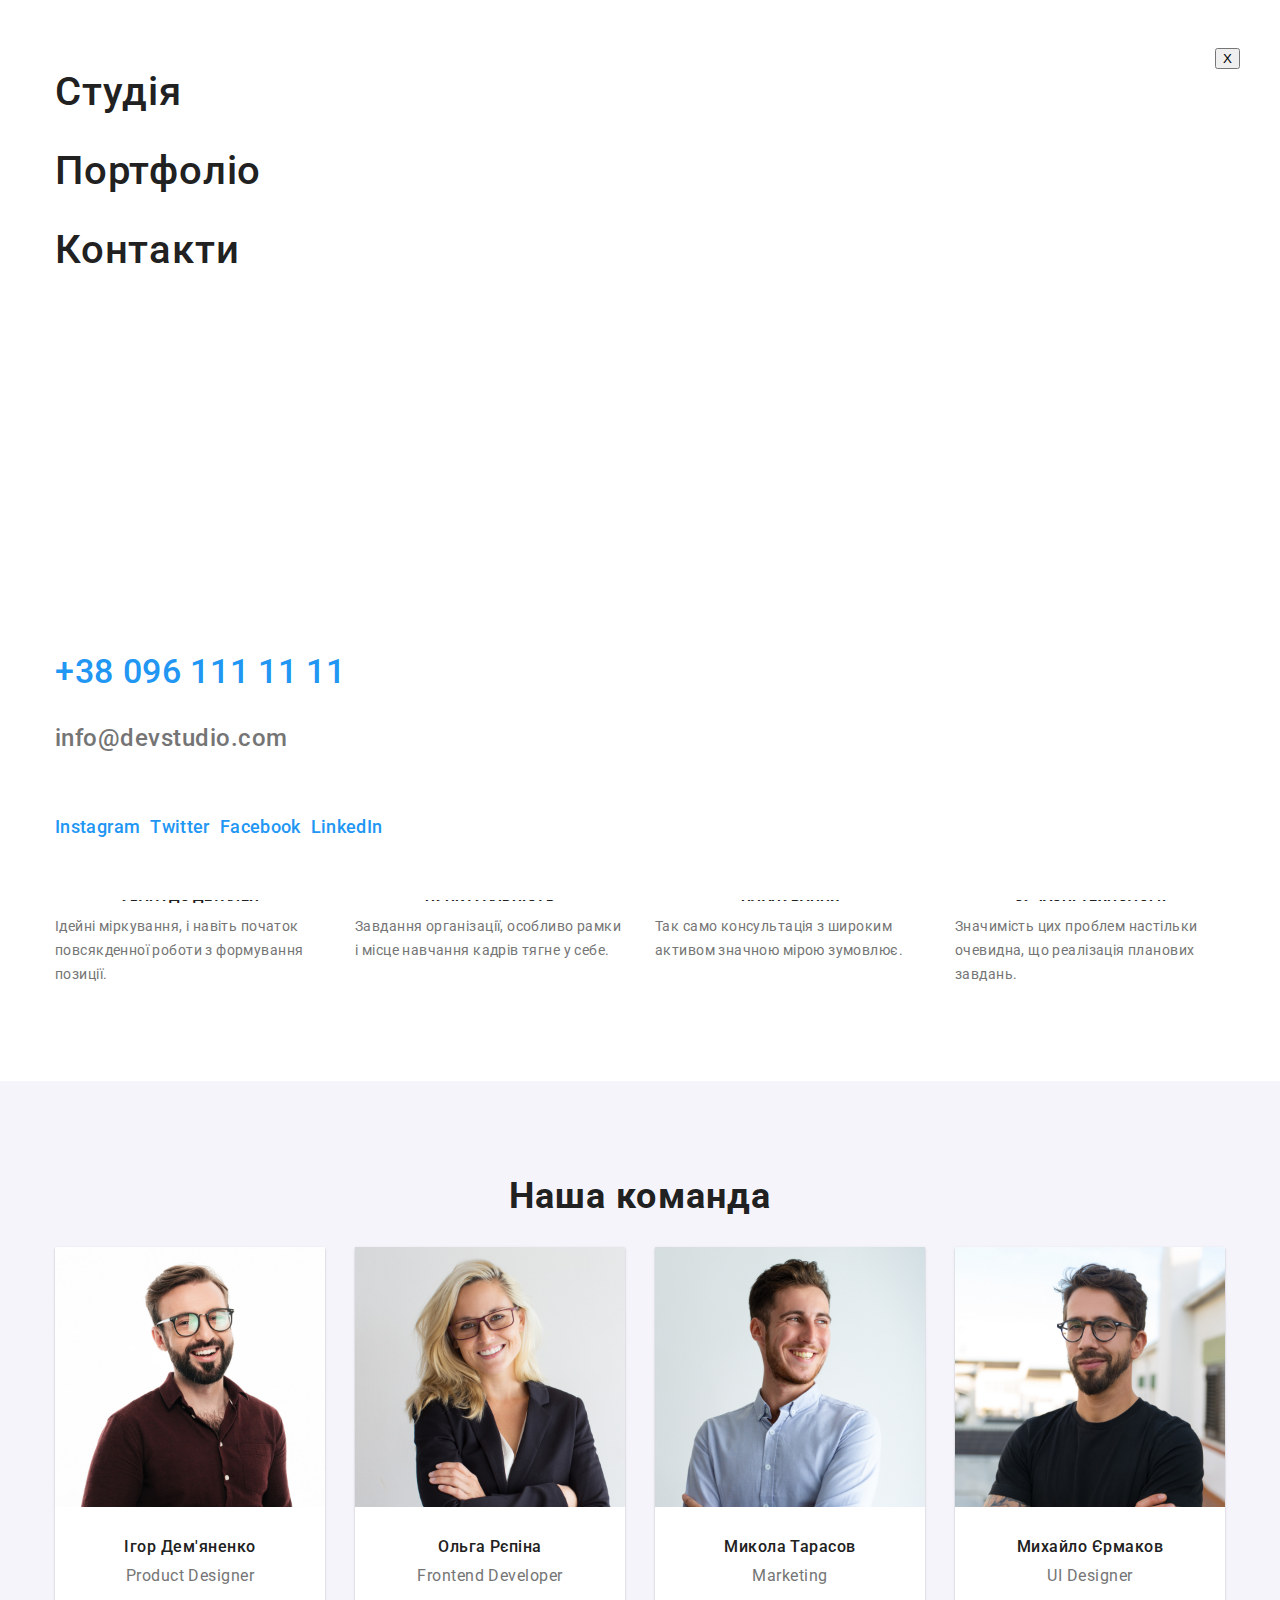
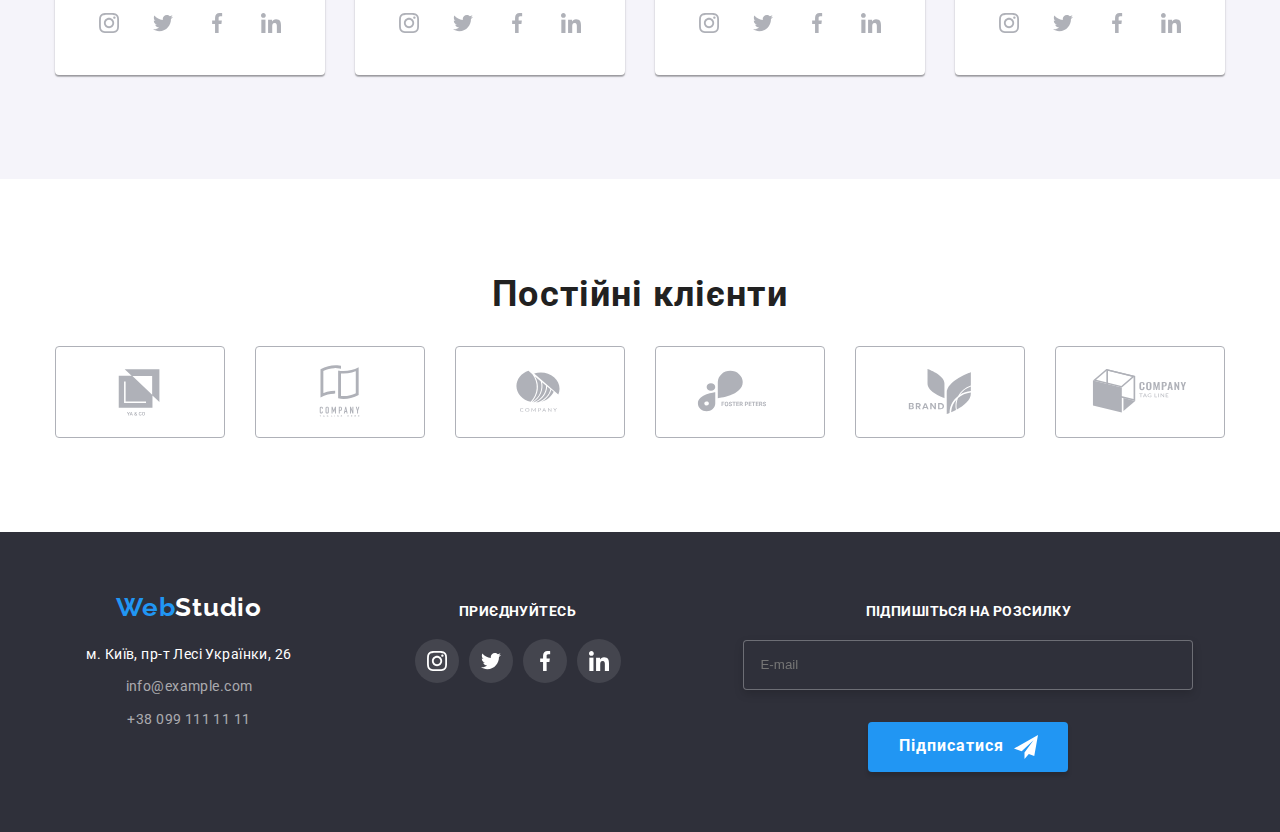
==== commit 363006fe: "good" ====
--- a/index.html
+++ b/index.html
@@ -14,7 +14,7 @@
 
 <body>
     <!--Верхня лінія-->
-    <!-- <header class="header">
+    <header class="header">
         <div class="container">
             <div class="header__nav">
                 <nav class="header__nav">
@@ -41,17 +41,65 @@
                         </svg>
                         +38 096 111 11 11
                     </a>
-
-                </div>
-            </div>
-        </div>
-    </header>-->
+                </div>
+            </div>
+        </div>
+        </div>
+        </div>
+        <div class="mob-menu" data-menu>
+            <button class="menu-close-bth" type="button" data-menu-close>X</button>
+            <div class="container">
+                <div class>
+                    <nav class="mob-menu__nav">
+                        <ul class="mob-menu__list list">
+                            <li class="mob-menu__item">
+                                <a class="mob-menu__link" href="./index.html">Студія</a>
+                            </li>
+
+                            <li class="mob-menu__item">
+                                <a class="mob-menu__link" href="./portfolio.html">Портфоліо</a>
+                            </li>
+
+                            <li class="mob-menu__item">
+                                <a class="mob-menu__link" href="#">Контакти</a>
+                            </li>
+                        </ul>
+                    </nav>
+                </div>
+                <div class="mob-menu-bottom">
+                    <div class="mob-connect">
+                        <a class="mob-connect__tel" href="tel:+380961111111">+38 096 111 11 11</a>
+
+                        <a class="mob-connect__link" href="mailto:info@devstudio.com">info@devstudio.com</a>
+                    </div>
+                    <ul class="mob__soc-list">
+                        <li class="mob__soc-item">
+                            <a class="mob__soc-link" href="https://www.instagram.com">Instagram</a>
+                        </li>
+
+
+                        <li class="mob__soc-item">
+                            <a class="mob__soc-link" href="https://twitter.com">Twitter</a>
+                        </li>
+
+                        <li class="mob__soc-item">
+                            <a class="mob__soc-link" href="https://www.facebook.com">Facebook</a>
+                        </li>
+
+                        <li class="mob__soc-item">
+                            <a class="mob__soc-link" href="https://www.linkedin.com">LinkedIn</a>
+                        </li>
+                    </ul>
+                </div>
+            </div>
+        </div>
+    </header>
 
 
 
 
     <main>
-        <!-- <section class="hero">
+        <section class="hero">
             <div class="container">
 
                 <div class="hero__content">
@@ -60,7 +108,7 @@
                 </div>
 
             </div>
-        </section>-->
+        </section>
 
 
 
@@ -150,7 +198,19 @@
 
                 <ul class="work__list">
                     <li class="work__item">
-                        <img src="./images/team-1.jpg" alt="наша команда" width="270" />
+                        <picture>
+                            <source srcset="./images/team-1.jpg 1x , ./images/team-1-2x.jpg 2x"
+                                media="(min-width : 1200px)">
+
+                            <source srcset="./images/team-1-tab.jpg 1x , ./images/team-1-tab-2x.jpg 2x"
+                                media="(min-width : 768px)">
+
+                            <source srcset="./images/team-1-mob.jpg 1x , ./images/team-1-mob-2x.jpg 2x"
+                                media="(min-width : 480px)">
+
+                        </picture>
+                        <img srcset="./images/team-1.jpg 1x , ./images/team-1-2x.jpg 2x" src="./images/team-1.jpg"
+                            alt="наша команда" width="450" />
                         <div class="work__description">
                             <h3 class="work__list">Ігор Дем'яненко</h3>
                             <p class="work__lead">Product Designer</p>
@@ -192,7 +252,8 @@
                     </li>
 
                     <li class="work__item">
-                        <img src="./images/team-2.jpg" alt="наша команда" width="270" />
+                        <img srcset="./images/team-2.jpg 1x , ./images/team-2-2x.jpg 2x " src="./images/team-2.jpg"
+                            alt="наша команда" width="450" />
                         <div class="work__description">
                             <h3 class="work__list">Ольга Рєпіна</h3>
                             <p class="work__lead">Frontend Developer</p>
@@ -233,7 +294,8 @@
                     </li>
 
                     <li class="work__item">
-                        <img src="./images/team-3.jpg" alt="наша команда" width="270" />
+                        <img srcset="./images/team-3.jpg 1x , ./images/team-3-2x.jpg 2x" src="./images/team-3.jpg"
+                            alt="наша команда" width="450" />
                         <div class="work__description">
                             <h3 class="work__list">Микола Тарасов</h3>
                             <p class="work__lead">Marketing</p>
@@ -274,7 +336,8 @@
                     </li>
 
                     <li class="work__item">
-                        <img src="./images/team-4.jpg" alt="наша команда" width="270" />
+                        <img srcset="./images/team-4.jpg 1x , ./images/team-4-2x.jpg 2x" src="./images/team-4.jpg"
+                            alt="наша команда" width="450" />
                         <div class="work__description">
                             <h3 class="work__list">Михайло Єрмаков</h3>
                             <p class="work__lead">UI Designer</p>
@@ -318,7 +381,7 @@
         </section>
 
 
-        <!-- <section class="customers">
+        <section class="customers">
             <div class="container">
                 <p class="customers__title">Постійні клієнти</p>
                 <ul class="customers__list">
@@ -371,11 +434,11 @@
                     </li>
                 </ul>
             </div>
-        </section>-->
+        </section>
 
 
     </main>
-    <!-- <footer class="foot">
+    <footer class="foot">
 
         <div class="container">
             <div class="foot__container ">
@@ -454,7 +517,7 @@
 
 
 
-    </footer>-->
+    </footer>
 
 
     <div class="backdrop is-hidden" data-modal>
--- a/CSS/main.min.css
+++ b/CSS/main.min.css
@@ -1 +1 @@
-html{-webkit-box-sizing:border-box;box-sizing:border-box}*,*::before,*::after{-webkit-box-sizing:inherit;box-sizing:inherit}body{margin:0;color:var(--link-tex-color);background-color:var(--caption-text-color);font-family:"Raleway",sans-serif}h1,h2,h3,h4,h5,h6,p{font-family:"Raleway";margin:0}ul{list-style:none;margin:0;padding:0}.container{max-width:100%;width:100%;padding-left:15px;padding-right:15px;margin:0 auto}@media screen and (min-width: 480px){.container{max-width:480px}}@media screen and (min-width: 768px){.container{max-width:768px}}@media screen and (min-width: 1200px){.container{max-width:1200px}}img{display:block;max-width:100%;height:auto;width:100%}.logo{width:145px;margin-right:93px;color:#2196f3;font-family:"Raleway";font-style:normal;font-weight:700;font-size:26px;line-height:1.19;letter-spacing:.03em;text-decoration:none}.logo__header{color:#212121}.header{width:100%;padding-top:24px;padding-bottom:25px;border-bottom:1px solid #ececec}.header__nav{display:-webkit-box;display:-ms-flexbox;display:flex;-webkit-box-align:center;-ms-flex-align:center;align-items:center}.modal{position:absolute;width:528px;min-height:581px;background:#fff;-webkit-box-shadow:0px 1px 3px rgba(0,0,0,.12),0px 1px 1px rgba(0,0,0,.14),0px 2px 1px rgba(0,0,0,.2);box-shadow:0px 1px 3px rgba(0,0,0,.12),0px 1px 1px rgba(0,0,0,.14),0px 2px 1px rgba(0,0,0,.2);border-radius:4px;top:50%;left:50%;-webkit-transform:translate(-50%, -50%);transform:translate(-50%, -50%)}.data-modal-close{position:absolute;right:8px;top:8px;width:30px;height:30px;border:1px solid rgba(0,0,0,.1);border-radius:50%;display:-webkit-box;display:-ms-flexbox;display:flex;-webkit-box-align:center;-ms-flex-align:center;align-items:center;-webkit-box-pack:center;-ms-flex-pack:center;justify-content:center}.data-modal-close-modal-close:hover,.data-modal-close-modal-close:focus{border-color:#000}.data-modal-close-modal-close:hover .icon-close,.data-modal-close-modal-close:focus .icon-close{fill:#2196f3}.data-modal-close{cursor:pointer}.modal-close{position:absolute;right:8px;top:8px;width:30px;height:30px;background-color:#fff;border:1px solid rgba(0,0,0,.1);border-radius:50%;display:-webkit-box;display:-ms-flexbox;display:flex;-webkit-box-align:center;-ms-flex-align:center;align-items:center;-webkit-box-pack:center;-ms-flex-pack:center;justify-content:center}.icon-close{color:#000;-webkit-transition:250ms cubic-bezier(0.4, 0, 0.2, 1);transition:250ms cubic-bezier(0.4, 0, 0.2, 1)}.modal-title-text{font-family:"Roboto";font-style:normal;font-weight:700;font-size:20px;line-height:23px;text-align:center;letter-spacing:.03em;margin-bottom:12px;color:#212121}.modal__field{margin-bottom:10px}.modal__text{font-family:"Roboto";font-style:normal;font-weight:400;font-size:12px;line-height:14px;letter-spacing:.01em;color:#757575;display:block;-webkit-box-orient:vertical;-webkit-box-direction:normal;-ms-flex-direction:column;flex-direction:column;margin-bottom:4px}.modal__wrap{position:relative;margin-top:4px}.modal__input{border:1px solid rgba(33,33,33,.2);border-radius:4px;width:100%;height:40px;background-color:rgba(0,0,0,0);outline:rgba(0,0,0,0);padding-left:42px;padding-top:12px;padding-bottom:12px}.modal__input:focus+.modal__icon{fill:#2196f3}.modal__input:focus,.modal__input:focus{outline:#2196f3 solid 1px}.modal__icon{bottom:14px;left:15px;position:absolute;top:50%;-webkit-transform:translateY(-50%);transform:translateY(-50%)}.modal__title{position:absolute;white-space:nowrap;width:1px;height:1px;overflow:hidden;border:0;padding:0;clip:rect(0 0 0 0);-webkit-clip-path:inset(50%);clip-path:inset(50%);margin:-1px}.modal__name{font-family:"Roboto";font-style:normal;font-weight:400;font-size:14px;line-height:1.71;letter-spacing:.03em;color:#757575;display:-webkit-box;display:-ms-flexbox;display:flex;-webkit-box-align:center;-ms-flex-align:center;align-items:center;gap:8px;margin-bottom:30px;-webkit-box-pack:center;-ms-flex-pack:center;justify-content:center}.modal__name a{color:#2196f3}.input-check:checked+.modal__name span{background-color:#2196f3;border-radius:2px}.input-check:checked+.modal__name .check__icon{fill:#fff;border:none}.check__icon{width:16px;height:15px;border:2px solid #212121;border-radius:2px;display:-webkit-box;display:-ms-flexbox;display:flex;-webkit-box-align:center;-ms-flex-align:center;align-items:center;-webkit-box-pack:center;-ms-flex-pack:center;justify-content:center;-webkit-transition:250ms cubic-bezier(0.4, 0, 0.2, 1);transition:250ms cubic-bezier(0.4, 0, 0.2, 1)}.check__icon{fill:rgba(0,0,0,0)}.modal__gabarit{width:100%;height:120px;border:1px solid rgba(33,33,33,.2);border-radius:4px;resize:none;padding-left:16px;padding-top:12px;padding-bottom:12px;padding-right:16px;font-family:"Roboto";font-style:normal;font-weight:400;font-size:12px;line-height:14px;letter-spacing:.01em;color:rgba(117,117,117,.5);margin-bottom:20px}.modal__gabarit:focus,.modal__gabarit:focus{outline:#2196f3 solid 1px}.modal__icon{bottom:14px;left:15px;position:absolute;top:50%;-webkit-transform:translateY(-50%);transform:translateY(-50%)}.mondal__buttons{width:200px;height:50px;left:700px;top:712px;background:#2196f3;-webkit-box-shadow:0px 4px 4px rgba(0,0,0,.15);box-shadow:0px 4px 4px rgba(0,0,0,.15);border-radius:4px;margin:auto}.mondal__bth{font-family:"Roboto";font-style:normal;font-weight:700;font-size:16px;line-height:1.88;display:-webkit-box;display:-ms-flexbox;display:flex;-webkit-box-align:center;-ms-flex-align:center;align-items:center;text-align:center;letter-spacing:.06em;margin:auto;color:#fff;background-color:#2196f3;border:#2196f3;cursor:pointer;padding-top:10px;padding-bottom:10px;padding-left:52px;padding-right:52px}.modal{position:absolute;width:528px;min-height:581px;background:#fff;-webkit-box-shadow:0px 1px 3px rgba(0,0,0,.12),0px 1px 1px rgba(0,0,0,.14),0px 2px 1px rgba(0,0,0,.2);box-shadow:0px 1px 3px rgba(0,0,0,.12),0px 1px 1px rgba(0,0,0,.14),0px 2px 1px rgba(0,0,0,.2);border-radius:4px;top:50%;left:50%;-webkit-transform:translate(-50%, -50%);transform:translate(-50%, -50%);padding-top:40px;padding-bottom:40px;padding-left:40px;padding-right:40px}.no-scroll{overflow:hidden}.backdrop{position:fixed;top:0;width:100%;height:100%;background-color:rgba(0,0,0,.2);-webkit-transition:opacity 500ms linear,visibility 500ms;transition:opacity 500ms linear,visibility 500ms}.is-hidden{opacity:0;visibility:hidden;pointer-events:none}.header__menu{display:-webkit-box;display:-ms-flexbox;display:flex;gap:50px}.header__menu .link{color:#212121;font-family:"Roboto";font-weight:500;font-size:14px;line-height:1.14;text-decoration:none;-webkit-transition:250ms cubic-bezier(0.4, 0, 0.2, 1);transition:250ms cubic-bezier(0.4, 0, 0.2, 1)}.header__menu .link:hover,.header__menu .link:focus{color:#2196f3}.header__page{color:#2196f3;position:relative}.header__page::after{display:block;content:"";text-align:center;width:100%;height:1px;bottom:-32px;background-color:#2196f3;color:#2196f3;border:2px solid;border-radius:10px;position:absolute}.header__icon{margin-right:10px;fill:currentColor}.header__contact{display:-webkit-box;display:-ms-flexbox;display:flex;margin-left:auto}.header__mail{margin-right:50px;display:-webkit-box;display:-ms-flexbox;display:flex;-webkit-box-orient:horizontal;-webkit-box-direction:normal;-ms-flex-direction:row;flex-direction:row;-webkit-box-align:center;-ms-flex-align:center;align-items:center;font-family:"Roboto";font-weight:500;font-size:14px;line-height:1.14;letter-spacing:.02em;color:#757575;text-decoration:none;-webkit-transition:250ms cubic-bezier(0.4, 0, 0.2, 1);transition:250ms cubic-bezier(0.4, 0, 0.2, 1)}.header__mail:hover,.header__mail:focus{color:#2196f3}.hero{padding-top:200px;padding-bottom:200px;display:-webkit-box;display:-ms-flexbox;display:flex;-webkit-box-align:center;-ms-flex-align:center;align-items:center;max-width:1600px;margin:0 auto;margin-left:auto;margin-right:auto;height:600px;background:#c4c4c4;background-repeat:no-repeat;background-position:center;background-size:cover;background-image:-webkit-gradient(linear, left top, left bottom, from(rgba(47, 48, 58, 0.4)), to(rgba(47, 48, 58, 0.4))),url(../images/hero.jpg);background-image:linear-gradient(rgba(47, 48, 58, 0.4), rgba(47, 48, 58, 0.4)),url(../images/hero.jpg)}.hero__content{display:-webkit-box;display:-ms-flexbox;display:flex;-webkit-box-orient:vertical;-webkit-box-direction:normal;-ms-flex-direction:column;flex-direction:column;-webkit-box-align:center;-ms-flex-align:center;align-items:center}.hero__caption{width:696px;height:120px;margin-bottom:30px;color:#fff;font-family:"Roboto";font-weight:900;font-size:44px;line-height:1.36;letter-spacing:.06em;text-transform:uppercase;text-align:center}.hero__bth{width:216px;height:50px;cursor:pointer;border:#2196f3;color:#fff;background-color:#2196f3;font-family:"Roboto";font-weight:700;font-size:16px;line-height:1.88;letter-spacing:.06em;border-radius:4px;-webkit-box-shadow:0px 4px 4px rgba(0,0,0,.15);box-shadow:0px 4px 4px rgba(0,0,0,.15);-webkit-transition:background-color 250ms linear color 250ms linear;transition:background-color 250ms linear color 250ms linear;-webkit-transition-timing-function:cubic-bezier(0.4, 0, 0.2, 1);transition-timing-function:cubic-bezier(0.4, 0, 0.2, 1)}.hero__bth:focus,.hero__bth:hover{background-color:#188ce8}@media screen and (min-width: 480px){.thumb{padding-top:60px;padding-bottom:60px}}@media screen and (min-width: 768px){.thumb{padding-top:60px;padding-bottom:60px}}@media screen and (min-width: 1200px){.thumb{padding-top:94px;padding-bottom:94px}}.thumb__list{display:-webkit-box;display:-ms-flexbox;display:flex;-ms-flex-wrap:wrap;flex-wrap:wrap;gap:30px}.thumb__item{margin-bottom:136px;width:100%;height:98px}@media screen and (min-width: 768px){.thumb__item{max-width:480px}}@media screen and (min-width: 768px){.thumb__item{max-width:768px;width:calc((100% - 30px)/2)}}@media screen and (min-width: 1200px){.thumb__item{max-width:1200px;width:calc((100% - 90px)/4)}}.thumb__about{display:-webkit-box;display:-ms-flexbox;display:flex;-webkit-box-pack:center;-ms-flex-pack:center;justify-content:center;-webkit-box-align:center;-ms-flex-align:center;align-items:center;margin-bottom:30px;background:#f5f4fa;border-radius:4px;height:120px}.thumb__text{max-width:270px;height:16px;margin-bottom:10px;color:#212121;font-family:"Roboto";font-weight:700;font-size:14px;line-height:1.14;letter-spacing:.03em;text-transform:uppercase}.thumb__lead{max-width:270px;color:#757575;font-family:"Roboto";font-weight:400;font-size:14px;line-height:1.71;letter-spacing:.03em}.thumb__list li:last-child{margin:0}.features{padding-top:118px;padding-bottom:94px}.features__text{margin-bottom:50px;color:#212121;font-family:"Roboto";font-weight:700;font-size:36px;line-height:1.17;text-align:center;letter-spacing:.03em}.features__list{display:-webkit-box;display:-ms-flexbox;display:flex;gap:30px}.features__item{position:relative}.features__title{position:absolute;bottom:0;left:0;text-transform:uppercase;font-weight:700;font-size:14px;line-height:1.15;text-align:center;letter-spacing:.03em;color:#fff;background-color:rgba(47,48,58,.8);padding:27px;width:100%}.work{background-color:#f5f4fa}@media screen and (min-width: 480px){.work{padding-top:60px;padding-bottom:60px}}@media screen and (min-width: 768px){.work{padding-top:60px;padding-bottom:60px}}@media screen and (min-width: 1200px){.work{padding-top:94px;padding-bottom:94px}}.work__items{margin-bottom:30px;color:#212121;font-family:"Roboto";font-weight:700;font-size:36px;line-height:1.17;text-align:center;letter-spacing:.03em}.work__list{display:-webkit-box;display:-ms-flexbox;display:flex;-ms-flex-wrap:wrap;flex-wrap:wrap;gap:30px}.work__item{width:100%;background:#fff;-webkit-box-shadow:0px 1px 3px rgba(0,0,0,.12),0px 1px 1px rgba(0,0,0,.14),0px 2px 1px rgba(0,0,0,.2);box-shadow:0px 1px 3px rgba(0,0,0,.12),0px 1px 1px rgba(0,0,0,.14),0px 2px 1px rgba(0,0,0,.2);border-radius:0px 0px 4px 4px}@media screen and (min-width: 480px){.work__item{max-width:480px}}@media screen and (min-width: 768px){.work__item{max-width:768px;width:calc((100% - 30px)/2)}}@media screen and (min-width: 1200px){.work__item{max-width:1200px;width:calc((100% - 90px)/4)}}.work__description{padding:30px 0 30px 0;display:-webkit-box;display:-ms-flexbox;display:flex;-webkit-box-orient:vertical;-webkit-box-direction:normal;-ms-flex-direction:column;flex-direction:column;-webkit-box-align:center;-ms-flex-align:center;align-items:center}.work__list{margin-bottom:10px;color:#212121;font-family:"Roboto";font-weight:500;font-size:16px;line-height:1.19;text-align:center;letter-spacing:.03em}.work__lead{color:#757575;font-family:"Roboto";font-weight:400;font-size:16px;line-height:1.19;text-align:center;letter-spacing:.03em;margin-bottom:16px}.work__text{display:-webkit-box;display:-ms-flexbox;display:flex;gap:10px;-webkit-transition:250ms cubic-bezier(0.4, 0, 0.2, 1);transition:250ms cubic-bezier(0.4, 0, 0.2, 1)}.work__social{display:-webkit-box;display:-ms-flexbox;display:flex;-webkit-box-pack:center;-ms-flex-pack:center;justify-content:center;gap:10px}.work__link{width:44px;height:44px;border-radius:50%;display:-webkit-box;display:-ms-flexbox;display:flex;-webkit-box-align:center;-ms-flex-align:center;align-items:center;-webkit-box-pack:center;-ms-flex-pack:center;justify-content:center;-webkit-transition:background-color 250ms linear;transition:background-color 250ms linear;-webkit-transition-timing-function:cubic-bezier(0.4, 0, 0.2, 1);transition-timing-function:cubic-bezier(0.4, 0, 0.2, 1)}.work__link:hover,.work__link:focus{background-color:#2196f3}.work__link:hover .work__icon,.work__link:focus .work__icon{fill:#fff}.work__icon{fill:#afb1b8}.customers{padding:0;padding-top:94px;padding-bottom:94px}.customers__title{font-family:"Roboto";font-style:normal;font-weight:700;font-size:36px;line-height:42px;text-align:center;letter-spacing:.03em;color:#212121;margin-bottom:50px}.customers__list{display:-webkit-box;display:-ms-flexbox;display:flex;-webkit-box-orient:horizontal;-webkit-box-direction:normal;-ms-flex-direction:row;flex-direction:row;-webkit-box-align:center;-ms-flex-align:center;align-items:center;gap:30px}.customers__logo{-webkit-box-sizing:border-box;box-sizing:border-box;width:170px;height:92px;border:1px solid #afb1b8;border-radius:4px;display:-webkit-box;display:-ms-flexbox;display:flex;-webkit-box-align:center;-ms-flex-align:center;align-items:center;-webkit-box-pack:center;-ms-flex-pack:center;justify-content:center;outline:none;-webkit-transition:fill 250ms linear;transition:fill 250ms linear;-webkit-transition-timing-function:cubic-bezier(0.4, 0, 0.2, 1);transition-timing-function:cubic-bezier(0.4, 0, 0.2, 1)}.customers__logo:hover,.customers__logo:focus{border-color:#2196f3}.customers__logo:hover .customers__icon,.customers__logo:focus .customers__icon{fill:#2196f3}.customers__icon{fill:#afb1b8}.cards__text{padding-top:94px;padding-bottom:94px}.cards__title{position:absolute;white-space:nowrap;width:1px;height:1px;overflow:hidden;border:0;padding:0;clip:rect(0 0 0 0);-webkit-clip-path:inset(50%);clip-path:inset(50%);margin:-1px}.cards__nav{display:-webkit-box;display:-ms-flexbox;display:flex;-webkit-box-pack:center;-ms-flex-pack:center;justify-content:center;margin:0 0 50px 0;gap:8px}.cards__text .butons{color:#212121;font-family:"Roboto";font-style:normal;font-weight:500;font-size:16px;line-height:1.62;text-align:center;letter-spacing:.03em;border-radius:4px;-webkit-transition:color 250ms linear,background-color 250ms linear,-webkit-box-shadow 250ms linear;transition:color 250ms linear,background-color 250ms linear,-webkit-box-shadow 250ms linear;transition:color 250ms linear,background-color 250ms linear,box-shadow 250ms linear;transition:color 250ms linear,background-color 250ms linear,box-shadow 250ms linear,-webkit-box-shadow 250ms linear;-webkit-transition-timing-function:cubic-bezier(0.4, 0, 0.2, 1);transition-timing-function:cubic-bezier(0.4, 0, 0.2, 1)}.cards__text .butons:hover,.cards__text .butons:focus{-webkit-box-shadow:0px 3px 1px rgba(0,0,0,.1),0px 1px 2px rgba(0,0,0,.08),0px 2px 2px rgba(0,0,0,.12);box-shadow:0px 3px 1px rgba(0,0,0,.1),0px 1px 2px rgba(0,0,0,.08),0px 2px 2px rgba(0,0,0,.12)}.cards__text .butons:hover,.cards__text .butons:focus{background-color:#2196f3;color:#fff}.cards__butons{font-weight:500;line-height:1.63;letter-spacing:.03em;color:inherit;background-color:#f5f4fa;-webkit-filter:none;filter:none;padding:6px 22px}.butons{font-family:inherit;border:none;cursor:pointer;font-size:16px}.pic__list{display:-webkit-box;display:-ms-flexbox;display:flex;-ms-flex-wrap:wrap;flex-wrap:wrap;-webkit-box-pack:center;-ms-flex-pack:center;justify-content:center;gap:30px}.pic__item{width:370px;height:404px;background:#fff}.pic__item:hover,.pic__item:focus{-webkit-box-shadow:0px 1px 1px rgba(0,0,0,.12),0px 4px 4px rgba(0,0,0,.06),1px 4px 6px rgba(0,0,0,.16);box-shadow:0px 1px 1px rgba(0,0,0,.12),0px 4px 4px rgba(0,0,0,.06),1px 4px 6px rgba(0,0,0,.16)}.pic__list .list{color:#757575;font-family:"Roboto";font-style:normal;font-weight:400;font-size:16px;line-height:1.88;letter-spacing:.03em}.pic__wrap{position:relative;overflow:hidden}.pic__text{position:absolute;top:0;left:0;font-size:18px;font-weight:400;line-height:1.6;color:#fff;background-color:#2196f3;padding:63px 24px;height:100%;-webkit-transform:translateY(100%);transform:translateY(100%);-webkit-transition:-webkit-transform 250ms linear;transition:-webkit-transform 250ms linear;transition:transform 250ms linear;transition:transform 250ms linear, -webkit-transform 250ms linear}.pic__description{border:1px solid #ececec;padding:20px 24px}.pic__name{color:#212121;font-family:"Roboto";font-style:normal;font-weight:700;font-size:18px;line-height:2;letter-spacing:.06em}.cards-list .title{color:#212121;font-family:"Roboto";font-style:normal;font-weight:700;font-size:18px;line-height:2;letter-spacing:.06em}.pic__item:hover .pic__text{-webkit-transform:translateY(0);transform:translateY(0)}.pic__link{display:block}.list{text-decoration:none}.foot{margin:0 auto;padding-top:60px;padding-bottom:60px;background-color:#2f303a}.foot__container{display:-webkit-box;display:-ms-flexbox;display:flex;-webkit-box-align:baseline;-ms-flex-align:baseline;align-items:baseline;gap:70px}.foot__basement{display:-webkit-box;display:-ms-flexbox;display:flex;-webkit-box-orient:vertical;-webkit-box-direction:normal;-ms-flex-direction:column;flex-direction:column;gap:20px}.foot__list{display:-webkit-box;display:-ms-flexbox;display:flex;-webkit-box-orient:vertical;-webkit-box-direction:normal;-ms-flex-direction:column;flex-direction:column;gap:9px}.foot__page{color:#fff;font-family:"Roboto";font-style:normal;font-weight:400;font-size:14px;line-height:1.71;letter-spacing:.03em;-webkit-transition:color 250ms linear;transition:color 250ms linear;-webkit-transition-timing-function:cubic-bezier(0.4, 0, 0.2, 1);transition-timing-function:cubic-bezier(0.4, 0, 0.2, 1);cursor:pointer}.foot__page:hover,.foot__page:focus{color:#2196f3}.foot__item{color:rgba(255,255,255,.6);font-family:"Roboto";font-style:normal;font-weight:400;font-size:14px;line-height:1.71;letter-spacing:.03em;text-decoration:none;-webkit-transition:color 250ms linear;transition:color 250ms linear;-webkit-transition-timing-function:cubic-bezier(0.4, 0, 0.2, 1);transition-timing-function:cubic-bezier(0.4, 0, 0.2, 1)}.foot__item:hover,.foot__item:focus{color:#2196f3}.foot__title{list-style:none;display:block;font-family:"Roboto";font-style:normal;font-weight:700;font-size:14px;line-height:16px;letter-spacing:.03em;text-transform:uppercase;color:#fff;margin-bottom:20px}.foot__text{display:-webkit-box;display:-ms-flexbox;display:flex;gap:10px}.foot__social{display:-webkit-box;display:-ms-flexbox;display:flex;-webkit-box-pack:center;-ms-flex-pack:center;justify-content:center;gap:10px}.foot__link{width:44px;height:44px;border-radius:50%;background-color:rgba(255,255,255,.1);display:-webkit-box;display:-ms-flexbox;display:flex;-webkit-box-align:center;-ms-flex-align:center;align-items:center;-webkit-box-pack:center;-ms-flex-pack:center;justify-content:center}.foot__link:hover,.foot__link:focus{background-color:#2196f3;color:#fff;-webkit-transition:250ms cubic-bezier(0.4, 0, 0.2, 1);transition:250ms cubic-bezier(0.4, 0, 0.2, 1)}.foot__icon{fill:#fff}.logo__foot{color:#fff}.foot__caption{color:#fff}.footer__list{font-family:"Roboto";font-style:normal;font-weight:700;font-size:14px;line-height:1.14;letter-spacing:.03em;text-transform:uppercase;color:#fff;margin-bottom:20px}.footer__email{width:358px;height:50px;left:815px;top:2784px;border:1px solid rgba(255,255,255,.3);-webkit-filter:drop-shadow(0px 4px 4px rgba(0, 0, 0, 0.15));filter:drop-shadow(0px 4px 4px rgba(0, 0, 0, 0.15));border-radius:4px;background-color:#2f303a;padding-left:16px;padding-top:15px;padding-bottom:15px;color:#fff}.footer__email:focus,.footer__email:focus{outline:#2196f3 solid 1px}.footer__submit{display:-webkit-box;display:-ms-flexbox;display:flex;gap:12px}.footer__bth{-ms-flex-item-align:end;align-self:flex-end;display:-webkit-inline-box;display:-ms-inline-flexbox;display:inline-flex;-webkit-box-pack:center;-ms-flex-pack:center;justify-content:center;-webkit-box-align:center;-ms-flex-align:center;align-items:center;gap:10px;min-width:200px;height:50px;-webkit-box-shadow:0px 4px 4px rgba(0,0,0,.15);box-shadow:0px 4px 4px rgba(0,0,0,.15);border-radius:4px;border:none;cursor:pointer;font-family:"Roboto";font-style:normal;font-weight:700;font-size:16px;line-height:1.88;text-align:center;letter-spacing:.06em;color:#fff;background:#2196f3}.footer__bth:focus,.footer__bth:hover{background-color:#188ce8}.footer__icon{fill:#fff;-webkit-box-align:center;-ms-flex-align:center;align-items:center}/*# sourceMappingURL=main.min.css.map */+html{-webkit-box-sizing:border-box;box-sizing:border-box}*,*::before,*::after{-webkit-box-sizing:inherit;box-sizing:inherit}body{margin:0;color:var(--link-tex-color);background-color:var(--caption-text-color);font-family:"Raleway",sans-serif}h1,h2,h3,h4,h5,h6,p{font-family:"Raleway";margin:0}ul{list-style:none;margin:0;padding:0}.container{padding-left:15px;padding-right:15px;margin:0 auto}@media screen and (min-width: 480px){.container{max-width:480px}}@media screen and (min-width: 768px){.container{max-width:768px}}@media screen and (min-width: 1200px){.container{max-width:1200px}}img{display:block;max-width:100%;height:auto;width:100%}.logo{color:#2196f3;font-family:"Raleway";font-style:normal;font-weight:700;font-size:26px;line-height:1.19;letter-spacing:.03em;text-decoration:none}.logo__header{color:#212121}.header{width:100%;padding-top:24px;padding-bottom:25px;border-bottom:1px solid #ececec}.header__nav{display:-webkit-box;display:-ms-flexbox;display:flex;-webkit-box-align:center;-ms-flex-align:center;align-items:center}.modal{position:absolute;width:528px;min-height:581px;background:#fff;-webkit-box-shadow:0px 1px 3px rgba(0,0,0,.12),0px 1px 1px rgba(0,0,0,.14),0px 2px 1px rgba(0,0,0,.2);box-shadow:0px 1px 3px rgba(0,0,0,.12),0px 1px 1px rgba(0,0,0,.14),0px 2px 1px rgba(0,0,0,.2);border-radius:4px;top:50%;left:50%;-webkit-transform:translate(-50%, -50%);transform:translate(-50%, -50%)}.data-modal-close{position:absolute;right:8px;top:8px;width:30px;height:30px;border:1px solid #fff;border-radius:50%;display:-webkit-box;display:-ms-flexbox;display:flex;-webkit-box-align:center;-ms-flex-align:center;align-items:center;-webkit-box-pack:center;-ms-flex-pack:center;justify-content:center;background-color:#fff}.data-modal-close-modal-close:hover,.data-modal-close-modal-close:focus{border-color:#000}.data-modal-close-modal-close:hover .icon-close,.data-modal-close-modal-close:focus .icon-close{fill:#2196f3}.data-modal-close:hover .icon-close,.data-modal-close:hover .icon-close{fill:#2196f3}.data-modal-close{cursor:pointer}.modal-close{position:absolute;right:8px;top:8px;width:30px;height:30px;background-color:#fff;border:1px solid #fff;border-radius:50%;display:-webkit-box;display:-ms-flexbox;display:flex;-webkit-box-align:center;-ms-flex-align:center;align-items:center;-webkit-box-pack:center;-ms-flex-pack:center;justify-content:center}.icon-close{color:#000;-webkit-transition:250ms cubic-bezier(0.4, 0, 0.2, 1);transition:250ms cubic-bezier(0.4, 0, 0.2, 1)}.modal-title-text{font-family:"Roboto";font-style:normal;font-weight:700;font-size:20px;line-height:23px;text-align:center;letter-spacing:.03em;margin-bottom:12px;color:#212121}.modal__field{margin-bottom:10px}.modal__text{font-family:"Roboto";font-style:normal;font-weight:400;font-size:12px;line-height:14px;letter-spacing:.01em;color:#757575;display:block;-webkit-box-orient:vertical;-webkit-box-direction:normal;-ms-flex-direction:column;flex-direction:column;margin-bottom:4px}.modal__wrap{position:relative;margin-top:4px}.modal__input{border:1px solid rgba(33,33,33,.2);border-radius:4px;width:100%;height:40px;background-color:rgba(0,0,0,0);outline:rgba(0,0,0,0);padding-left:42px;padding-top:12px;padding-bottom:12px}.modal__input:focus+.modal__icon{fill:#2196f3}.modal__input:focus,.modal__input:focus{outline:#2196f3 solid 1px}.modal__icon{bottom:14px;left:15px;position:absolute;top:50%;-webkit-transform:translateY(-50%);transform:translateY(-50%)}.modal__title{position:absolute;white-space:nowrap;width:1px;height:1px;overflow:hidden;border:0;padding:0;clip:rect(0 0 0 0);-webkit-clip-path:inset(50%);clip-path:inset(50%);margin:-1px}.modal__name{font-family:"Roboto";font-style:normal;font-weight:400;font-size:14px;line-height:1.71;letter-spacing:.03em;color:#757575;display:-webkit-box;display:-ms-flexbox;display:flex;-webkit-box-align:center;-ms-flex-align:center;align-items:center;gap:8px;margin-bottom:30px;-webkit-box-pack:center;-ms-flex-pack:center;justify-content:center}.modal__name a{color:#2196f3}.input-check:checked+.modal__name span{background-color:#2196f3;border-radius:2px}.input-check:checked+.modal__name .check__icon{fill:#fff;border:none}.check__icon{width:16px;height:15px;border:2px solid #212121;border-radius:2px;display:-webkit-box;display:-ms-flexbox;display:flex;-webkit-box-align:center;-ms-flex-align:center;align-items:center;-webkit-box-pack:center;-ms-flex-pack:center;justify-content:center;-webkit-transition:250ms cubic-bezier(0.4, 0, 0.2, 1);transition:250ms cubic-bezier(0.4, 0, 0.2, 1)}.check__icon{fill:rgba(0,0,0,0)}.modal__gabarit{width:100%;height:120px;border:1px solid rgba(33,33,33,.2);border-radius:4px;resize:none;padding-left:16px;padding-top:12px;padding-bottom:12px;padding-right:16px;font-family:"Roboto";font-style:normal;font-weight:400;font-size:12px;line-height:14px;letter-spacing:.01em;color:rgba(117,117,117,.5);margin-bottom:20px}.modal__gabarit:focus,.modal__gabarit:focus{outline:#2196f3 solid 1px}.modal__icon{bottom:14px;left:15px;position:absolute;top:50%;-webkit-transform:translateY(-50%);transform:translateY(-50%)}.mondal__buttons{width:200px;height:50px;left:700px;top:712px;background:#2196f3;-webkit-box-shadow:0px 4px 4px rgba(0,0,0,.15);box-shadow:0px 4px 4px rgba(0,0,0,.15);border-radius:4px;margin:auto}.mondal__bth{font-family:"Roboto";font-style:normal;font-weight:700;font-size:16px;line-height:1.88;display:-webkit-box;display:-ms-flexbox;display:flex;-webkit-box-align:center;-ms-flex-align:center;align-items:center;text-align:center;letter-spacing:.06em;margin:auto;color:#fff;background-color:#2196f3;border:#2196f3;cursor:pointer;padding-top:10px;padding-bottom:10px;padding-left:52px;padding-right:52px}.modal{position:absolute;width:528px;min-height:581px;background:#fff;-webkit-box-shadow:0px 1px 3px rgba(0,0,0,.12),0px 1px 1px rgba(0,0,0,.14),0px 2px 1px rgba(0,0,0,.2);box-shadow:0px 1px 3px rgba(0,0,0,.12),0px 1px 1px rgba(0,0,0,.14),0px 2px 1px rgba(0,0,0,.2);border-radius:4px;top:50%;left:50%;-webkit-transform:translate(-50%, -50%);transform:translate(-50%, -50%);padding-top:40px;padding-bottom:40px;padding-left:40px;padding-right:40px}.no-scroll{overflow:hidden}.backdrop{position:fixed;top:0;width:100%;height:100%;background-color:rgba(0,0,0,.2);-webkit-transition:opacity 500ms linear,visibility 500ms;transition:opacity 500ms linear,visibility 500ms}.is-hidden{opacity:0;visibility:hidden;pointer-events:none}.header__menu{display:none;gap:50px}.header__menu .link{color:#212121;font-family:"Roboto";font-weight:500;font-size:14px;line-height:1.14;text-decoration:none;-webkit-transition:250ms cubic-bezier(0.4, 0, 0.2, 1);transition:250ms cubic-bezier(0.4, 0, 0.2, 1)}.header__menu .link:hover,.header__menu .link:focus{color:#2196f3}.header__page{color:#2196f3;position:relative}.header__page::after{display:block;content:"";text-align:center;width:100%;height:1px;bottom:-32px;background-color:#2196f3;color:#2196f3;border:2px solid;border-radius:10px;position:absolute}.mob-menu{position:fixed;top:0;background-color:#fff;width:100%;height:100%;z-index:1;padding:48px 40px 83px}.mob-menu>.container{height:100%;display:-webkit-box;display:-ms-flexbox;display:flex;-webkit-box-orient:vertical;-webkit-box-direction:normal;-ms-flex-direction:column;flex-direction:column;-webkit-box-pack:justify;-ms-flex-pack:justify;justify-content:space-between}.menu-close-bth{margin-left:auto;display:block}.mob-menu__list{margin-bottom:50px}.mob-menu__item:not(:last-child){margin-bottom:32px}.mob-connect{margin-bottom:64px}.mob-menu__link{font-family:"Roboto";font-style:normal;font-weight:500;font-size:40px;line-height:1.17;letter-spacing:.02em;color:#212121;text-decoration:none}.mob-connect__tel{font-family:"Roboto";font-style:normal;font-weight:500;font-size:34px;line-height:1.17;letter-spacing:.02em;color:#2196f3;text-decoration:none}.mob-connect__link{display:block;font-family:"Roboto";font-style:normal;font-weight:500;font-size:24px;line-height:1.17;letter-spacing:.02em;color:#757575;padding-top:32px;text-decoration:none}.mob__soc-list{display:-webkit-box;display:-ms-flexbox;display:flex;-ms-flex-wrap:wrap;flex-wrap:wrap;gap:10px;list-style:none}.mob__soc-link{font-family:"Roboto";font-style:normal;font-weight:500;font-size:18px;line-height:1.22;letter-spacing:.02em;color:#2196f3;text-decoration:none}.header__icon{margin-right:10px;fill:currentColor}.header__contact{display:none;margin-left:auto}.header__mail{margin-right:50px;display:-webkit-box;display:-ms-flexbox;display:flex;-webkit-box-orient:horizontal;-webkit-box-direction:normal;-ms-flex-direction:row;flex-direction:row;-webkit-box-align:center;-ms-flex-align:center;align-items:center;font-family:"Roboto";font-weight:500;font-size:14px;line-height:1.14;letter-spacing:.02em;color:#757575;text-decoration:none;-webkit-transition:250ms cubic-bezier(0.4, 0, 0.2, 1);transition:250ms cubic-bezier(0.4, 0, 0.2, 1)}.header__mail:hover,.header__mail:focus{color:#2196f3}.hero{padding-top:118px;padding-bottom:118px;display:-webkit-box;display:-ms-flexbox;display:flex;-webkit-box-align:center;-ms-flex-align:center;align-items:center;margin:0 auto;margin-left:auto;margin-right:auto;background:#c4c4c4;background-repeat:no-repeat;background-position:center;background-size:cover;background-image:-webkit-gradient(linear, left top, left bottom, from(rgba(47, 48, 58, 0.4)), to(rgba(47, 48, 58, 0.4))),url(/images/hero-bg-mobile.jpg);background-image:linear-gradient(rgba(47, 48, 58, 0.4), rgba(47, 48, 58, 0.4)),url(/images/hero-bg-mobile.jpg)}@media screen and (min-width: 1200px){.hero{padding-top:200px;padding-bottom:200px}}@media(min-device-pixel-ratio: 2),(-webkit-min-device-pixel-ratio: 2),(min-resolution: 192dpi),(min-resolution: 2dppx){.hero{background-image:-webkit-gradient(linear, left top, left bottom, from(rgba(47, 48, 58, 0.4)), to(rgba(47, 48, 58, 0.4))),url(/images/hero-bg-mobile-2x.jpg);background-image:linear-gradient(rgba(47, 48, 58, 0.4), rgba(47, 48, 58, 0.4)),url(/images/hero-bg-mobile-2x.jpg)}}@media screen and (min-width: 768px){.hero{background-image:-webkit-gradient(linear, left top, left bottom, from(rgba(47, 48, 58, 0.4)), to(rgba(47, 48, 58, 0.4))),url(/images/hero-bg-tablet.jpg);background-image:linear-gradient(rgba(47, 48, 58, 0.4), rgba(47, 48, 58, 0.4)),url(/images/hero-bg-tablet.jpg)}}@media screen and (min-width: 768px)and (min-device-pixel-ratio: 2),screen and (min-width: 768px)and (-webkit-min-device-pixel-ratio: 2),screen and (min-width: 768px)and (min-resolution: 192dpi),screen and (min-width: 768px)and (min-resolution: 2dppx){.hero{background-image:-webkit-gradient(linear, left top, left bottom, from(rgba(47, 48, 58, 0.4)), to(rgba(47, 48, 58, 0.4))),url(/images/hero-bg-tablet-2x.jpg);background-image:linear-gradient(rgba(47, 48, 58, 0.4), rgba(47, 48, 58, 0.4)),url(/images/hero-bg-tablet-2x.jpg)}}@media screen and (min-width: 1200px){.hero{background-image:-webkit-gradient(linear, left top, left bottom, from(rgba(47, 48, 58, 0.4)), to(rgba(47, 48, 58, 0.4))),url(/images/hero-bg-desctop.jpg);background-image:linear-gradient(rgba(47, 48, 58, 0.4), rgba(47, 48, 58, 0.4)),url(/images/hero-bg-desctop.jpg)}}@media screen and (min-width: 1200px)and (min-device-pixel-ratio: 2),screen and (min-width: 1200px)and (-webkit-min-device-pixel-ratio: 2),screen and (min-width: 1200px)and (min-resolution: 192dpi),screen and (min-width: 1200px)and (min-resolution: 2dppx){.hero{background-image:-webkit-gradient(linear, left top, left bottom, from(rgba(47, 48, 58, 0.4)), to(rgba(47, 48, 58, 0.4))),url(/images/hero-bg-desctop-2x.jpg);background-image:linear-gradient(rgba(47, 48, 58, 0.4), rgba(47, 48, 58, 0.4)),url(/images/hero-bg-desctop-2x.jpg)}}.hero__content{padding:0%;width:100%;display:-webkit-box;display:-ms-flexbox;display:flex;-ms-flex-wrap:wrap;flex-wrap:wrap;-webkit-box-orient:vertical;-webkit-box-direction:normal;-ms-flex-direction:column;flex-direction:column;-webkit-box-align:center;-ms-flex-align:center;align-items:center}.hero__caption{margin-bottom:30px;color:#fff;font-family:"Roboto";font-weight:900;font-size:26px;line-height:1.62;letter-spacing:.06em;text-transform:uppercase;text-align:center;max-width:360px}.hero__bth{cursor:pointer;border:#2196f3;height:50px;color:#fff;background-color:#2196f3;font-family:"Roboto";font-weight:700;font-size:16px;line-height:1.88;letter-spacing:.06em;border-radius:4px;-webkit-box-shadow:0px 4px 4px rgba(0,0,0,.15);box-shadow:0px 4px 4px rgba(0,0,0,.15);-webkit-transition:background-color 250ms linear color 250ms linear;transition:background-color 250ms linear color 250ms linear;-webkit-transition-timing-function:cubic-bezier(0.4, 0, 0.2, 1);transition-timing-function:cubic-bezier(0.4, 0, 0.2, 1)}.hero__bth:focus,.hero__bth:hover{background-color:#188ce8}.thumb{padding-top:60px;padding-bottom:60px}@media screen and (min-width: 768px){.thumb{padding-top:60px;padding-bottom:60px}}@media screen and (min-width: 1200px){.thumb{padding-top:94px;padding-bottom:94px}}.thumb__list{display:-webkit-box;display:-ms-flexbox;display:flex;-ms-flex-wrap:wrap;flex-wrap:wrap;gap:30px}.thumb__item{width:100%}@media screen and (min-width: 768px){.thumb__item{max-width:480px}}@media screen and (min-width: 768px){.thumb__item{max-width:768px;width:calc((100% - 30px)/2)}}@media screen and (min-width: 1200px){.thumb__item{max-width:1200px;width:calc((100% - 90px)/4)}}.thumb__about{width:100%;display:-webkit-box;display:-ms-flexbox;display:flex;-webkit-box-pack:center;-ms-flex-pack:center;justify-content:center;-webkit-box-align:center;-ms-flex-align:center;align-items:center;margin-bottom:30px;background:#f5f4fa;border-radius:4px;height:120px}.thumb__text{margin-bottom:10px;text-align:center;color:#212121;font-family:"Roboto";font-weight:700;font-size:14px;line-height:1.14;letter-spacing:.03em;text-transform:uppercase}.thumb__lead{color:#757575;font-family:"Roboto";font-weight:400;font-size:14px;line-height:1.71;letter-spacing:.03em}.thumb__list li:last-child{margin:0}.features{padding-top:118px;padding-bottom:94px}.features__text{margin-bottom:50px;color:#212121;font-family:"Roboto";font-weight:700;font-size:36px;line-height:1.17;text-align:center;letter-spacing:.03em}.features__list{display:-webkit-box;display:-ms-flexbox;display:flex;gap:30px}.features__item{position:relative}.features__title{position:absolute;bottom:0;left:0;text-transform:uppercase;font-weight:700;font-size:14px;line-height:1.15;text-align:center;letter-spacing:.03em;color:#fff;background-color:rgba(47,48,58,.8);padding:27px;width:100%}.work{padding-top:60px;padding-bottom:60px;background-color:#f5f4fa}@media screen and (min-width: 768px){.work{padding-top:60px;padding-bottom:60px}}@media screen and (min-width: 1200px){.work{padding-top:94px;padding-bottom:94px}}.work__items{margin-bottom:30px;color:#212121;font-family:"Roboto";font-weight:700;font-size:36px;line-height:1.17;text-align:center;letter-spacing:.03em}.work__list{display:-webkit-box;display:-ms-flexbox;display:flex;-ms-flex-wrap:wrap;flex-wrap:wrap;gap:30px}.work__item{width:100%;background:#fff;-webkit-box-shadow:0px 1px 3px rgba(0,0,0,.12),0px 1px 1px rgba(0,0,0,.14),0px 2px 1px rgba(0,0,0,.2);box-shadow:0px 1px 3px rgba(0,0,0,.12),0px 1px 1px rgba(0,0,0,.14),0px 2px 1px rgba(0,0,0,.2);border-radius:0px 0px 4px 4px}@media screen and (min-width: 480px){.work__item{max-width:480px}}@media screen and (min-width: 768px){.work__item{max-width:768px;width:calc((100% - 30px)/2)}}@media screen and (min-width: 1200px){.work__item{max-width:1200px;width:calc((100% - 90px)/4)}}.work__description{padding:30px 0 30px 0;display:-webkit-box;display:-ms-flexbox;display:flex;-webkit-box-orient:vertical;-webkit-box-direction:normal;-ms-flex-direction:column;flex-direction:column;-webkit-box-align:center;-ms-flex-align:center;align-items:center}.work__list{margin-bottom:10px;color:#212121;font-family:"Roboto";font-weight:500;font-size:16px;line-height:1.19;text-align:center;letter-spacing:.03em}.work__lead{color:#757575;font-family:"Roboto";font-weight:400;font-size:16px;line-height:1.19;text-align:center;letter-spacing:.03em;margin-bottom:16px}.work__text{display:-webkit-box;display:-ms-flexbox;display:flex;gap:10px;-webkit-transition:250ms cubic-bezier(0.4, 0, 0.2, 1);transition:250ms cubic-bezier(0.4, 0, 0.2, 1)}.work__social{display:-webkit-box;display:-ms-flexbox;display:flex;-webkit-box-pack:center;-ms-flex-pack:center;justify-content:center;gap:10px}.work__link{width:44px;height:44px;border-radius:50%;display:-webkit-box;display:-ms-flexbox;display:flex;-webkit-box-align:center;-ms-flex-align:center;align-items:center;-webkit-box-pack:center;-ms-flex-pack:center;justify-content:center;-webkit-transition:background-color 250ms linear;transition:background-color 250ms linear;-webkit-transition-timing-function:cubic-bezier(0.4, 0, 0.2, 1);transition-timing-function:cubic-bezier(0.4, 0, 0.2, 1)}.work__link:hover,.work__link:focus{background-color:#2196f3}.work__link:hover .work__icon,.work__link:focus .work__icon{fill:#fff}.work__icon{fill:#afb1b8}.customers{padding-top:60px;padding-bottom:60px}@media screen and (min-width: 480px){.customers{padding-top:60px;padding-bottom:60px}}@media screen and (min-width: 1200px){.customers{padding-top:94px;padding-bottom:94px}}.customers__title{font-family:"Roboto";font-style:normal;font-weight:700;font-size:36px;line-height:1.18;text-align:center;letter-spacing:.03em;color:#212121;margin-bottom:30px}.customers__list{display:-webkit-box;display:-ms-flexbox;display:flex;-ms-flex-wrap:wrap;flex-wrap:wrap;-webkit-box-align:center;-ms-flex-align:center;align-items:center;gap:30px}.customers__item{width:100%}@media screen and (min-width: 480px){.customers__item{max-width:480px;width:calc((100% - 30px)/2)}}@media screen and (min-width: 768px){.customers__item{max-width:768px;width:calc((100% - 60px)/3)}}@media screen and (min-width: 1200px){.customers__item{max-width:1200px;width:calc((100% - 150px)/6)}}.customers__logo{-webkit-box-sizing:border-box;box-sizing:border-box;height:92px;border:1px solid #afb1b8;border-radius:4px;display:-webkit-box;display:-ms-flexbox;display:flex;-webkit-box-align:center;-ms-flex-align:center;align-items:center;-webkit-box-pack:center;-ms-flex-pack:center;justify-content:center;outline:none;-webkit-transition:fill 250ms linear;transition:fill 250ms linear;-webkit-transition-timing-function:cubic-bezier(0.4, 0, 0.2, 1);transition-timing-function:cubic-bezier(0.4, 0, 0.2, 1)}.customers__logo:hover,.customers__logo:focus{border-color:#2196f3}.customers__logo:hover .customers__icon,.customers__logo:focus .customers__icon{fill:#2196f3}.customers__icon{fill:#afb1b8}.cards__text{padding-top:94px;padding-bottom:94px}.cards__title{position:absolute;white-space:nowrap;width:1px;height:1px;overflow:hidden;border:0;padding:0;clip:rect(0 0 0 0);-webkit-clip-path:inset(50%);clip-path:inset(50%);margin:-1px}.cards__nav{display:-webkit-box;display:-ms-flexbox;display:flex;-webkit-box-pack:center;-ms-flex-pack:center;justify-content:center;margin:0 0 50px 0;gap:8px}.cards__text .butons{color:#212121;font-family:"Roboto";font-style:normal;font-weight:500;font-size:16px;line-height:1.62;text-align:center;letter-spacing:.03em;border-radius:4px;-webkit-transition:color 250ms linear,background-color 250ms linear,-webkit-box-shadow 250ms linear;transition:color 250ms linear,background-color 250ms linear,-webkit-box-shadow 250ms linear;transition:color 250ms linear,background-color 250ms linear,box-shadow 250ms linear;transition:color 250ms linear,background-color 250ms linear,box-shadow 250ms linear,-webkit-box-shadow 250ms linear;-webkit-transition-timing-function:cubic-bezier(0.4, 0, 0.2, 1);transition-timing-function:cubic-bezier(0.4, 0, 0.2, 1)}.cards__text .butons:hover,.cards__text .butons:focus{-webkit-box-shadow:0px 3px 1px rgba(0,0,0,.1),0px 1px 2px rgba(0,0,0,.08),0px 2px 2px rgba(0,0,0,.12);box-shadow:0px 3px 1px rgba(0,0,0,.1),0px 1px 2px rgba(0,0,0,.08),0px 2px 2px rgba(0,0,0,.12)}.cards__text .butons:hover,.cards__text .butons:focus{background-color:#2196f3;color:#fff}.cards__butons{font-weight:500;line-height:1.63;letter-spacing:.03em;color:inherit;background-color:#f5f4fa;-webkit-filter:none;filter:none;padding:6px 22px}.butons{font-family:inherit;border:none;cursor:pointer;font-size:16px}.pic__list{display:-webkit-box;display:-ms-flexbox;display:flex;-ms-flex-wrap:wrap;flex-wrap:wrap;-webkit-box-pack:center;-ms-flex-pack:center;justify-content:center;gap:30px}.pic__item{width:370px;height:404px;background:#fff}.pic__item:hover,.pic__item:focus{-webkit-box-shadow:0px 1px 1px rgba(0,0,0,.12),0px 4px 4px rgba(0,0,0,.06),1px 4px 6px rgba(0,0,0,.16);box-shadow:0px 1px 1px rgba(0,0,0,.12),0px 4px 4px rgba(0,0,0,.06),1px 4px 6px rgba(0,0,0,.16)}.pic__list .list{color:#757575;font-family:"Roboto";font-style:normal;font-weight:400;font-size:16px;line-height:1.88;letter-spacing:.03em}.pic__wrap{position:relative;overflow:hidden}.pic__text{position:absolute;top:0;left:0;font-size:18px;font-weight:400;line-height:1.6;color:#fff;background-color:#2196f3;padding:63px 24px;height:100%;-webkit-transform:translateY(100%);transform:translateY(100%);-webkit-transition:-webkit-transform 250ms linear;transition:-webkit-transform 250ms linear;transition:transform 250ms linear;transition:transform 250ms linear, -webkit-transform 250ms linear}.pic__description{border:1px solid #ececec;padding:20px 24px}.pic__name{color:#212121;font-family:"Roboto";font-style:normal;font-weight:700;font-size:18px;line-height:2;letter-spacing:.06em}.cards-list .title{color:#212121;font-family:"Roboto";font-style:normal;font-weight:700;font-size:18px;line-height:2;letter-spacing:.06em}.pic__item:hover .pic__text{-webkit-transform:translateY(0);transform:translateY(0)}.pic__link{display:block}.list{text-decoration:none}.foot{margin:0 auto;padding-top:60px;padding-bottom:60px;background-color:#2f303a}.foot__container{display:-webkit-box;display:-ms-flexbox;display:flex;gap:60px;-webkit-box-orient:vertical;-webkit-box-direction:normal;-ms-flex-direction:column;flex-direction:column}@media screen and (min-width: 768px){.foot__container{-webkit-box-orient:horizontal;-webkit-box-direction:normal;-ms-flex-direction:row;flex-direction:row;-ms-flex-wrap:wrap;flex-wrap:wrap;-webkit-box-align:baseline;-ms-flex-align:baseline;align-items:baseline;-ms-flex-pack:distribute;justify-content:space-around}}.foot__basement{display:-webkit-box;display:-ms-flexbox;display:flex;-webkit-box-orient:vertical;-webkit-box-direction:normal;-ms-flex-direction:column;flex-direction:column;gap:20px;-webkit-box-align:center;-ms-flex-align:center;align-items:center}@media screen and (min-width: 768px){.foot__basement{max-width:768px}}.foot__list{display:-webkit-box;display:-ms-flexbox;display:flex;-webkit-box-orient:vertical;-webkit-box-direction:normal;-ms-flex-direction:column;flex-direction:column;gap:9px;-webkit-box-align:center;-ms-flex-align:center;align-items:center}@media screen and (min-width: 768px){.foot__list{max-width:768px}}.adress__container{display:-webkit-box;display:-ms-flexbox;display:flex;-webkit-box-orient:vertical;-webkit-box-direction:normal;-ms-flex-direction:column;flex-direction:column;-webkit-box-align:center;-ms-flex-align:center;align-items:center}.foot__page{color:#fff;font-family:"Roboto";font-style:normal;font-weight:400;font-size:14px;line-height:1.71;letter-spacing:.03em;-webkit-transition:color 250ms linear;transition:color 250ms linear;-webkit-transition-timing-function:cubic-bezier(0.4, 0, 0.2, 1);transition-timing-function:cubic-bezier(0.4, 0, 0.2, 1);cursor:pointer}.foot__page:hover,.foot__page:focus{color:#2196f3}.foot__item{color:rgba(255,255,255,.6);font-family:"Roboto";font-style:normal;font-weight:400;font-size:14px;line-height:1.71;letter-spacing:.03em;text-decoration:none;-webkit-transition:color 250ms linear;transition:color 250ms linear;-webkit-transition-timing-function:cubic-bezier(0.4, 0, 0.2, 1);transition-timing-function:cubic-bezier(0.4, 0, 0.2, 1)}.foot__item:hover,.foot__item:focus{color:#2196f3}.foot__title{list-style:none;display:block;font-family:"Roboto";font-style:normal;font-weight:700;font-size:14px;line-height:16px;letter-spacing:.03em;text-transform:uppercase;color:#fff;margin-bottom:20px}.foot__text{display:-webkit-box;display:-ms-flexbox;display:flex;gap:10px}.foot__social{display:-webkit-box;display:-ms-flexbox;display:flex;-webkit-box-pack:center;-ms-flex-pack:center;justify-content:center;gap:10px}.foot__link{width:44px;height:44px;border-radius:50%;background-color:rgba(255,255,255,.1);display:-webkit-box;display:-ms-flexbox;display:flex;-webkit-box-align:center;-ms-flex-align:center;align-items:center;-webkit-box-pack:center;-ms-flex-pack:center;justify-content:center}.foot__link:hover,.foot__link:focus{background-color:#2196f3;color:#fff;-webkit-transition:250ms cubic-bezier(0.4, 0, 0.2, 1);transition:250ms cubic-bezier(0.4, 0, 0.2, 1)}.foot__icon{fill:#fff}.logo__foot{color:#fff}.foot__caption{color:#fff}.footer__form{display:-webkit-box;display:-ms-flexbox;display:flex;-webkit-box-orient:vertical;-webkit-box-direction:normal;-ms-flex-direction:column;flex-direction:column;-webkit-box-align:center;-ms-flex-align:center;align-items:center}.footer__list{font-family:"Roboto";font-style:normal;font-weight:700;font-size:14px;line-height:1.14;letter-spacing:.03em;text-transform:uppercase;color:#fff;margin-bottom:20px}.footer__email{width:100%;height:50px;border:1px solid rgba(255,255,255,.3);-webkit-filter:drop-shadow(0px 4px 4px rgba(0, 0, 0, 0.15));filter:drop-shadow(0px 4px 4px rgba(0, 0, 0, 0.15));border-radius:4px;background-color:#2f303a;padding-left:16px;padding-top:15px;padding-bottom:15px;color:#fff;margin-bottom:20px}.footer__email:focus,.footer__email:focus{outline:#2196f3 solid 1px}@media screen and (min-width: 768px){.footer__email{width:450px}}.footer__submit{display:-webkit-box;display:-ms-flexbox;display:flex;gap:12px;-webkit-box-align:center;-ms-flex-align:center;align-items:center;-webkit-box-orient:vertical;-webkit-box-direction:normal;-ms-flex-direction:column;flex-direction:column;width:100%}@media screen and (min-width: 768px){.footer__submit{width:450px}}.footer__bth{-ms-flex-item-align:end;align-self:flex-end;display:-webkit-inline-box;display:-ms-inline-flexbox;display:inline-flex;-webkit-box-pack:center;-ms-flex-pack:center;justify-content:center;-webkit-box-align:center;-ms-flex-align:center;align-items:center;gap:10px;min-width:200px;height:50px;-webkit-box-shadow:0px 4px 4px rgba(0,0,0,.15);box-shadow:0px 4px 4px rgba(0,0,0,.15);border-radius:4px;border:none;cursor:pointer;font-family:"Roboto";font-style:normal;font-weight:700;font-size:16px;line-height:1.88;text-align:center;letter-spacing:.06em;color:#fff;background:#2196f3;margin-left:auto;margin-right:auto}.footer__bth:focus,.footer__bth:hover{background-color:#188ce8}.footer__icon{fill:#fff;-webkit-box-align:center;-ms-flex-align:center;align-items:center}/*# sourceMappingURL=main.min.css.map */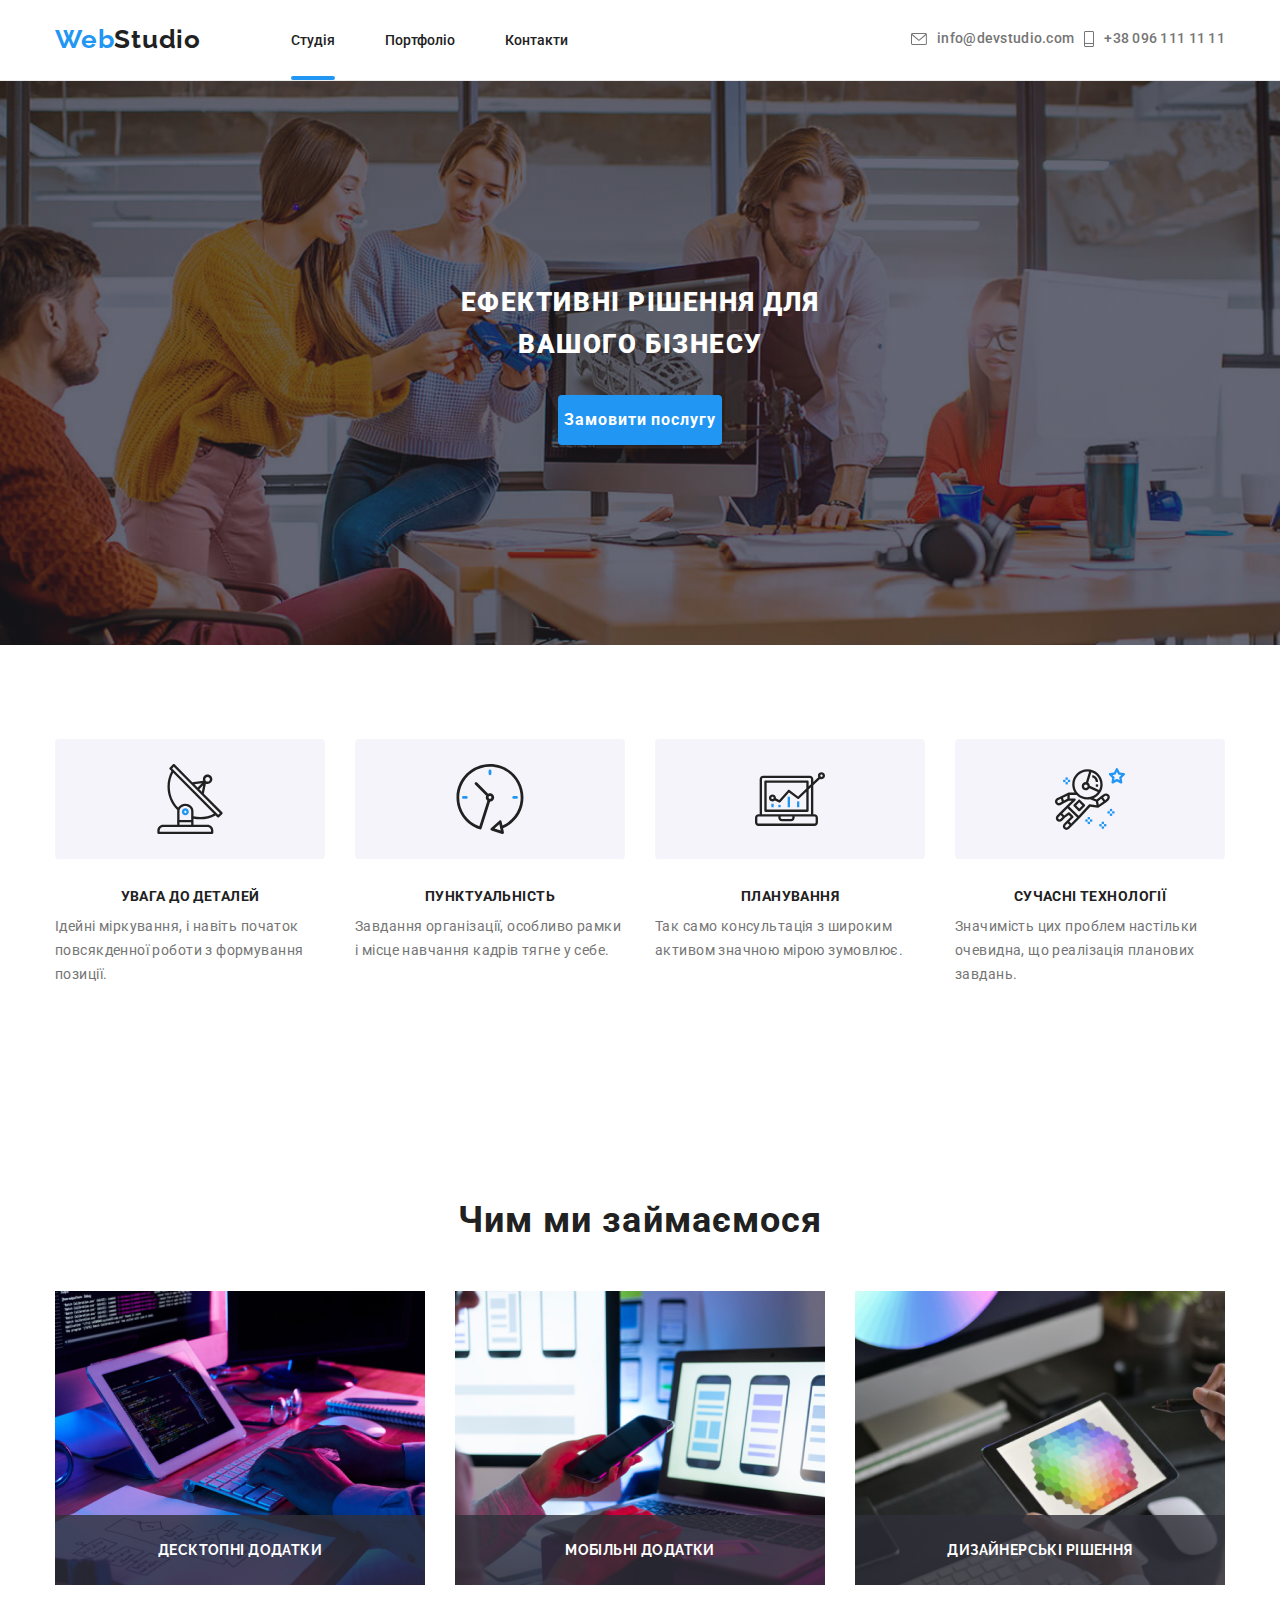
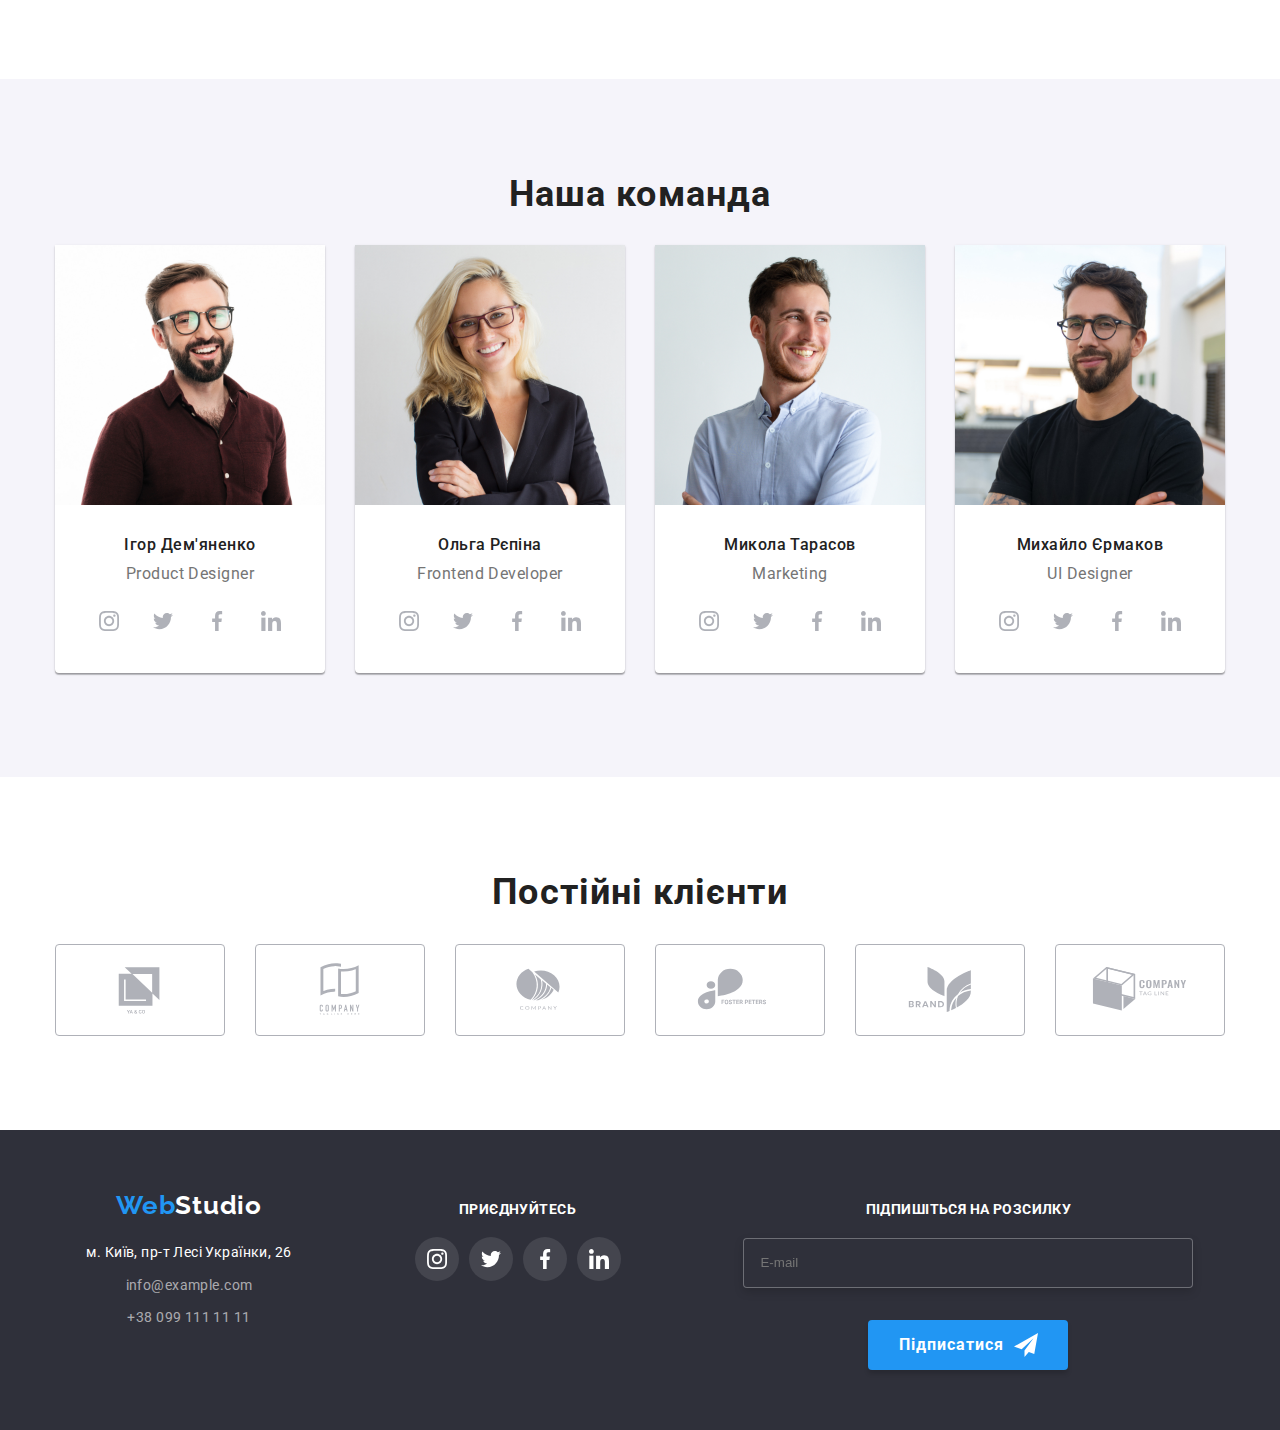
==== commit 2510cb82: "hi" ====
--- a/index.html
+++ b/index.html
@@ -42,12 +42,23 @@
                         +38 096 111 11 11
                     </a>
                 </div>
-            </div>
+                <button class="menu-open-bth" type="button" data-menu-open>
+                    <svg width="40" height="40">
+                        <use href="./images/icon.svg5.svg#icon-menu_open"></use>
+                    </svg>
+                </button>
+            </div>
+
         </div>
         </div>
+
         </div>
-        <div class="mob-menu" data-menu>
-            <button class="menu-close-bth" type="button" data-menu-close>X</button>
+        <div class="mob-menu is-hidden" data-menu>
+            <button class="menu-close-bth" type="button" data-menu-close>
+                <svg class="menu-hover" width="40" height="40">
+                    <use href="./images/icon.svg6.svg#icon-menu-close"></use>
+                </svg>
+            </button>
             <div class="container">
                 <div class>
                     <nav class="mob-menu__nav">
@@ -75,15 +86,18 @@
                     <ul class="mob__soc-list">
                         <li class="mob__soc-item">
                             <a class="mob__soc-link" href="https://www.instagram.com">Instagram</a>
+                            <span class="social-header__line"></span>
                         </li>
 
 
                         <li class="mob__soc-item">
                             <a class="mob__soc-link" href="https://twitter.com">Twitter</a>
+                            <span class="social-header__line"></span>
                         </li>
 
                         <li class="mob__soc-item">
                             <a class="mob__soc-link" href="https://www.facebook.com">Facebook</a>
+                            <span class="social-header__line"></span>
                         </li>
 
                         <li class="mob__soc-item">
@@ -165,7 +179,7 @@
                 </ul>
             </div>
         </section>
-        <!-- <section class="features">
+        <section class="features">
             <div class="container">
                 <h2 class="features__text">Чим ми займаємося</h2>
                 <ul class="features__list">
@@ -191,7 +205,7 @@
                     </li>
                 </ul>
             </div>
-        </section>-->
+        </section>
         <section class="work">
             <div class="container">
                 <h2 class="work__items">Наша команда</h2>
@@ -584,6 +598,7 @@
     </div>
     </div>
     <script src="./js/modal.js"></script>
+    <script src="./js/menu.js"></script>
 </body>
 
 </html>--- a/CSS/main.min.css
+++ b/CSS/main.min.css
@@ -1 +1 @@
-html{-webkit-box-sizing:border-box;box-sizing:border-box}*,*::before,*::after{-webkit-box-sizing:inherit;box-sizing:inherit}body{margin:0;color:var(--link-tex-color);background-color:var(--caption-text-color);font-family:"Raleway",sans-serif}h1,h2,h3,h4,h5,h6,p{font-family:"Raleway";margin:0}ul{list-style:none;margin:0;padding:0}.container{padding-left:15px;padding-right:15px;margin:0 auto}@media screen and (min-width: 480px){.container{max-width:480px}}@media screen and (min-width: 768px){.container{max-width:768px}}@media screen and (min-width: 1200px){.container{max-width:1200px}}img{display:block;max-width:100%;height:auto;width:100%}.logo{color:#2196f3;font-family:"Raleway";font-style:normal;font-weight:700;font-size:26px;line-height:1.19;letter-spacing:.03em;text-decoration:none}.logo__header{color:#212121}.header{width:100%;padding-top:24px;padding-bottom:25px;border-bottom:1px solid #ececec}.header__nav{display:-webkit-box;display:-ms-flexbox;display:flex;-webkit-box-align:center;-ms-flex-align:center;align-items:center}.modal{position:absolute;width:528px;min-height:581px;background:#fff;-webkit-box-shadow:0px 1px 3px rgba(0,0,0,.12),0px 1px 1px rgba(0,0,0,.14),0px 2px 1px rgba(0,0,0,.2);box-shadow:0px 1px 3px rgba(0,0,0,.12),0px 1px 1px rgba(0,0,0,.14),0px 2px 1px rgba(0,0,0,.2);border-radius:4px;top:50%;left:50%;-webkit-transform:translate(-50%, -50%);transform:translate(-50%, -50%)}.data-modal-close{position:absolute;right:8px;top:8px;width:30px;height:30px;border:1px solid #fff;border-radius:50%;display:-webkit-box;display:-ms-flexbox;display:flex;-webkit-box-align:center;-ms-flex-align:center;align-items:center;-webkit-box-pack:center;-ms-flex-pack:center;justify-content:center;background-color:#fff}.data-modal-close-modal-close:hover,.data-modal-close-modal-close:focus{border-color:#000}.data-modal-close-modal-close:hover .icon-close,.data-modal-close-modal-close:focus .icon-close{fill:#2196f3}.data-modal-close:hover .icon-close,.data-modal-close:hover .icon-close{fill:#2196f3}.data-modal-close{cursor:pointer}.modal-close{position:absolute;right:8px;top:8px;width:30px;height:30px;background-color:#fff;border:1px solid #fff;border-radius:50%;display:-webkit-box;display:-ms-flexbox;display:flex;-webkit-box-align:center;-ms-flex-align:center;align-items:center;-webkit-box-pack:center;-ms-flex-pack:center;justify-content:center}.icon-close{color:#000;-webkit-transition:250ms cubic-bezier(0.4, 0, 0.2, 1);transition:250ms cubic-bezier(0.4, 0, 0.2, 1)}.modal-title-text{font-family:"Roboto";font-style:normal;font-weight:700;font-size:20px;line-height:23px;text-align:center;letter-spacing:.03em;margin-bottom:12px;color:#212121}.modal__field{margin-bottom:10px}.modal__text{font-family:"Roboto";font-style:normal;font-weight:400;font-size:12px;line-height:14px;letter-spacing:.01em;color:#757575;display:block;-webkit-box-orient:vertical;-webkit-box-direction:normal;-ms-flex-direction:column;flex-direction:column;margin-bottom:4px}.modal__wrap{position:relative;margin-top:4px}.modal__input{border:1px solid rgba(33,33,33,.2);border-radius:4px;width:100%;height:40px;background-color:rgba(0,0,0,0);outline:rgba(0,0,0,0);padding-left:42px;padding-top:12px;padding-bottom:12px}.modal__input:focus+.modal__icon{fill:#2196f3}.modal__input:focus,.modal__input:focus{outline:#2196f3 solid 1px}.modal__icon{bottom:14px;left:15px;position:absolute;top:50%;-webkit-transform:translateY(-50%);transform:translateY(-50%)}.modal__title{position:absolute;white-space:nowrap;width:1px;height:1px;overflow:hidden;border:0;padding:0;clip:rect(0 0 0 0);-webkit-clip-path:inset(50%);clip-path:inset(50%);margin:-1px}.modal__name{font-family:"Roboto";font-style:normal;font-weight:400;font-size:14px;line-height:1.71;letter-spacing:.03em;color:#757575;display:-webkit-box;display:-ms-flexbox;display:flex;-webkit-box-align:center;-ms-flex-align:center;align-items:center;gap:8px;margin-bottom:30px;-webkit-box-pack:center;-ms-flex-pack:center;justify-content:center}.modal__name a{color:#2196f3}.input-check:checked+.modal__name span{background-color:#2196f3;border-radius:2px}.input-check:checked+.modal__name .check__icon{fill:#fff;border:none}.check__icon{width:16px;height:15px;border:2px solid #212121;border-radius:2px;display:-webkit-box;display:-ms-flexbox;display:flex;-webkit-box-align:center;-ms-flex-align:center;align-items:center;-webkit-box-pack:center;-ms-flex-pack:center;justify-content:center;-webkit-transition:250ms cubic-bezier(0.4, 0, 0.2, 1);transition:250ms cubic-bezier(0.4, 0, 0.2, 1)}.check__icon{fill:rgba(0,0,0,0)}.modal__gabarit{width:100%;height:120px;border:1px solid rgba(33,33,33,.2);border-radius:4px;resize:none;padding-left:16px;padding-top:12px;padding-bottom:12px;padding-right:16px;font-family:"Roboto";font-style:normal;font-weight:400;font-size:12px;line-height:14px;letter-spacing:.01em;color:rgba(117,117,117,.5);margin-bottom:20px}.modal__gabarit:focus,.modal__gabarit:focus{outline:#2196f3 solid 1px}.modal__icon{bottom:14px;left:15px;position:absolute;top:50%;-webkit-transform:translateY(-50%);transform:translateY(-50%)}.mondal__buttons{width:200px;height:50px;left:700px;top:712px;background:#2196f3;-webkit-box-shadow:0px 4px 4px rgba(0,0,0,.15);box-shadow:0px 4px 4px rgba(0,0,0,.15);border-radius:4px;margin:auto}.mondal__bth{font-family:"Roboto";font-style:normal;font-weight:700;font-size:16px;line-height:1.88;display:-webkit-box;display:-ms-flexbox;display:flex;-webkit-box-align:center;-ms-flex-align:center;align-items:center;text-align:center;letter-spacing:.06em;margin:auto;color:#fff;background-color:#2196f3;border:#2196f3;cursor:pointer;padding-top:10px;padding-bottom:10px;padding-left:52px;padding-right:52px}.modal{position:absolute;width:528px;min-height:581px;background:#fff;-webkit-box-shadow:0px 1px 3px rgba(0,0,0,.12),0px 1px 1px rgba(0,0,0,.14),0px 2px 1px rgba(0,0,0,.2);box-shadow:0px 1px 3px rgba(0,0,0,.12),0px 1px 1px rgba(0,0,0,.14),0px 2px 1px rgba(0,0,0,.2);border-radius:4px;top:50%;left:50%;-webkit-transform:translate(-50%, -50%);transform:translate(-50%, -50%);padding-top:40px;padding-bottom:40px;padding-left:40px;padding-right:40px}.no-scroll{overflow:hidden}.backdrop{position:fixed;top:0;width:100%;height:100%;background-color:rgba(0,0,0,.2);-webkit-transition:opacity 500ms linear,visibility 500ms;transition:opacity 500ms linear,visibility 500ms}.is-hidden{opacity:0;visibility:hidden;pointer-events:none}.header__menu{display:none;gap:50px}.header__menu .link{color:#212121;font-family:"Roboto";font-weight:500;font-size:14px;line-height:1.14;text-decoration:none;-webkit-transition:250ms cubic-bezier(0.4, 0, 0.2, 1);transition:250ms cubic-bezier(0.4, 0, 0.2, 1)}.header__menu .link:hover,.header__menu .link:focus{color:#2196f3}.header__page{color:#2196f3;position:relative}.header__page::after{display:block;content:"";text-align:center;width:100%;height:1px;bottom:-32px;background-color:#2196f3;color:#2196f3;border:2px solid;border-radius:10px;position:absolute}.mob-menu{position:fixed;top:0;background-color:#fff;width:100%;height:100%;z-index:1;padding:48px 40px 83px}.mob-menu>.container{height:100%;display:-webkit-box;display:-ms-flexbox;display:flex;-webkit-box-orient:vertical;-webkit-box-direction:normal;-ms-flex-direction:column;flex-direction:column;-webkit-box-pack:justify;-ms-flex-pack:justify;justify-content:space-between}.menu-close-bth{margin-left:auto;display:block}.mob-menu__list{margin-bottom:50px}.mob-menu__item:not(:last-child){margin-bottom:32px}.mob-connect{margin-bottom:64px}.mob-menu__link{font-family:"Roboto";font-style:normal;font-weight:500;font-size:40px;line-height:1.17;letter-spacing:.02em;color:#212121;text-decoration:none}.mob-connect__tel{font-family:"Roboto";font-style:normal;font-weight:500;font-size:34px;line-height:1.17;letter-spacing:.02em;color:#2196f3;text-decoration:none}.mob-connect__link{display:block;font-family:"Roboto";font-style:normal;font-weight:500;font-size:24px;line-height:1.17;letter-spacing:.02em;color:#757575;padding-top:32px;text-decoration:none}.mob__soc-list{display:-webkit-box;display:-ms-flexbox;display:flex;-ms-flex-wrap:wrap;flex-wrap:wrap;gap:10px;list-style:none}.mob__soc-link{font-family:"Roboto";font-style:normal;font-weight:500;font-size:18px;line-height:1.22;letter-spacing:.02em;color:#2196f3;text-decoration:none}.header__icon{margin-right:10px;fill:currentColor}.header__contact{display:none;margin-left:auto}.header__mail{margin-right:50px;display:-webkit-box;display:-ms-flexbox;display:flex;-webkit-box-orient:horizontal;-webkit-box-direction:normal;-ms-flex-direction:row;flex-direction:row;-webkit-box-align:center;-ms-flex-align:center;align-items:center;font-family:"Roboto";font-weight:500;font-size:14px;line-height:1.14;letter-spacing:.02em;color:#757575;text-decoration:none;-webkit-transition:250ms cubic-bezier(0.4, 0, 0.2, 1);transition:250ms cubic-bezier(0.4, 0, 0.2, 1)}.header__mail:hover,.header__mail:focus{color:#2196f3}.hero{padding-top:118px;padding-bottom:118px;display:-webkit-box;display:-ms-flexbox;display:flex;-webkit-box-align:center;-ms-flex-align:center;align-items:center;margin:0 auto;margin-left:auto;margin-right:auto;background:#c4c4c4;background-repeat:no-repeat;background-position:center;background-size:cover;background-image:-webkit-gradient(linear, left top, left bottom, from(rgba(47, 48, 58, 0.4)), to(rgba(47, 48, 58, 0.4))),url(/images/hero-bg-mobile.jpg);background-image:linear-gradient(rgba(47, 48, 58, 0.4), rgba(47, 48, 58, 0.4)),url(/images/hero-bg-mobile.jpg)}@media screen and (min-width: 1200px){.hero{padding-top:200px;padding-bottom:200px}}@media(min-device-pixel-ratio: 2),(-webkit-min-device-pixel-ratio: 2),(min-resolution: 192dpi),(min-resolution: 2dppx){.hero{background-image:-webkit-gradient(linear, left top, left bottom, from(rgba(47, 48, 58, 0.4)), to(rgba(47, 48, 58, 0.4))),url(/images/hero-bg-mobile-2x.jpg);background-image:linear-gradient(rgba(47, 48, 58, 0.4), rgba(47, 48, 58, 0.4)),url(/images/hero-bg-mobile-2x.jpg)}}@media screen and (min-width: 768px){.hero{background-image:-webkit-gradient(linear, left top, left bottom, from(rgba(47, 48, 58, 0.4)), to(rgba(47, 48, 58, 0.4))),url(/images/hero-bg-tablet.jpg);background-image:linear-gradient(rgba(47, 48, 58, 0.4), rgba(47, 48, 58, 0.4)),url(/images/hero-bg-tablet.jpg)}}@media screen and (min-width: 768px)and (min-device-pixel-ratio: 2),screen and (min-width: 768px)and (-webkit-min-device-pixel-ratio: 2),screen and (min-width: 768px)and (min-resolution: 192dpi),screen and (min-width: 768px)and (min-resolution: 2dppx){.hero{background-image:-webkit-gradient(linear, left top, left bottom, from(rgba(47, 48, 58, 0.4)), to(rgba(47, 48, 58, 0.4))),url(/images/hero-bg-tablet-2x.jpg);background-image:linear-gradient(rgba(47, 48, 58, 0.4), rgba(47, 48, 58, 0.4)),url(/images/hero-bg-tablet-2x.jpg)}}@media screen and (min-width: 1200px){.hero{background-image:-webkit-gradient(linear, left top, left bottom, from(rgba(47, 48, 58, 0.4)), to(rgba(47, 48, 58, 0.4))),url(/images/hero-bg-desctop.jpg);background-image:linear-gradient(rgba(47, 48, 58, 0.4), rgba(47, 48, 58, 0.4)),url(/images/hero-bg-desctop.jpg)}}@media screen and (min-width: 1200px)and (min-device-pixel-ratio: 2),screen and (min-width: 1200px)and (-webkit-min-device-pixel-ratio: 2),screen and (min-width: 1200px)and (min-resolution: 192dpi),screen and (min-width: 1200px)and (min-resolution: 2dppx){.hero{background-image:-webkit-gradient(linear, left top, left bottom, from(rgba(47, 48, 58, 0.4)), to(rgba(47, 48, 58, 0.4))),url(/images/hero-bg-desctop-2x.jpg);background-image:linear-gradient(rgba(47, 48, 58, 0.4), rgba(47, 48, 58, 0.4)),url(/images/hero-bg-desctop-2x.jpg)}}.hero__content{padding:0%;width:100%;display:-webkit-box;display:-ms-flexbox;display:flex;-ms-flex-wrap:wrap;flex-wrap:wrap;-webkit-box-orient:vertical;-webkit-box-direction:normal;-ms-flex-direction:column;flex-direction:column;-webkit-box-align:center;-ms-flex-align:center;align-items:center}.hero__caption{margin-bottom:30px;color:#fff;font-family:"Roboto";font-weight:900;font-size:26px;line-height:1.62;letter-spacing:.06em;text-transform:uppercase;text-align:center;max-width:360px}.hero__bth{cursor:pointer;border:#2196f3;height:50px;color:#fff;background-color:#2196f3;font-family:"Roboto";font-weight:700;font-size:16px;line-height:1.88;letter-spacing:.06em;border-radius:4px;-webkit-box-shadow:0px 4px 4px rgba(0,0,0,.15);box-shadow:0px 4px 4px rgba(0,0,0,.15);-webkit-transition:background-color 250ms linear color 250ms linear;transition:background-color 250ms linear color 250ms linear;-webkit-transition-timing-function:cubic-bezier(0.4, 0, 0.2, 1);transition-timing-function:cubic-bezier(0.4, 0, 0.2, 1)}.hero__bth:focus,.hero__bth:hover{background-color:#188ce8}.thumb{padding-top:60px;padding-bottom:60px}@media screen and (min-width: 768px){.thumb{padding-top:60px;padding-bottom:60px}}@media screen and (min-width: 1200px){.thumb{padding-top:94px;padding-bottom:94px}}.thumb__list{display:-webkit-box;display:-ms-flexbox;display:flex;-ms-flex-wrap:wrap;flex-wrap:wrap;gap:30px}.thumb__item{width:100%}@media screen and (min-width: 768px){.thumb__item{max-width:480px}}@media screen and (min-width: 768px){.thumb__item{max-width:768px;width:calc((100% - 30px)/2)}}@media screen and (min-width: 1200px){.thumb__item{max-width:1200px;width:calc((100% - 90px)/4)}}.thumb__about{width:100%;display:-webkit-box;display:-ms-flexbox;display:flex;-webkit-box-pack:center;-ms-flex-pack:center;justify-content:center;-webkit-box-align:center;-ms-flex-align:center;align-items:center;margin-bottom:30px;background:#f5f4fa;border-radius:4px;height:120px}.thumb__text{margin-bottom:10px;text-align:center;color:#212121;font-family:"Roboto";font-weight:700;font-size:14px;line-height:1.14;letter-spacing:.03em;text-transform:uppercase}.thumb__lead{color:#757575;font-family:"Roboto";font-weight:400;font-size:14px;line-height:1.71;letter-spacing:.03em}.thumb__list li:last-child{margin:0}.features{padding-top:118px;padding-bottom:94px}.features__text{margin-bottom:50px;color:#212121;font-family:"Roboto";font-weight:700;font-size:36px;line-height:1.17;text-align:center;letter-spacing:.03em}.features__list{display:-webkit-box;display:-ms-flexbox;display:flex;gap:30px}.features__item{position:relative}.features__title{position:absolute;bottom:0;left:0;text-transform:uppercase;font-weight:700;font-size:14px;line-height:1.15;text-align:center;letter-spacing:.03em;color:#fff;background-color:rgba(47,48,58,.8);padding:27px;width:100%}.work{padding-top:60px;padding-bottom:60px;background-color:#f5f4fa}@media screen and (min-width: 768px){.work{padding-top:60px;padding-bottom:60px}}@media screen and (min-width: 1200px){.work{padding-top:94px;padding-bottom:94px}}.work__items{margin-bottom:30px;color:#212121;font-family:"Roboto";font-weight:700;font-size:36px;line-height:1.17;text-align:center;letter-spacing:.03em}.work__list{display:-webkit-box;display:-ms-flexbox;display:flex;-ms-flex-wrap:wrap;flex-wrap:wrap;gap:30px}.work__item{width:100%;background:#fff;-webkit-box-shadow:0px 1px 3px rgba(0,0,0,.12),0px 1px 1px rgba(0,0,0,.14),0px 2px 1px rgba(0,0,0,.2);box-shadow:0px 1px 3px rgba(0,0,0,.12),0px 1px 1px rgba(0,0,0,.14),0px 2px 1px rgba(0,0,0,.2);border-radius:0px 0px 4px 4px}@media screen and (min-width: 480px){.work__item{max-width:480px}}@media screen and (min-width: 768px){.work__item{max-width:768px;width:calc((100% - 30px)/2)}}@media screen and (min-width: 1200px){.work__item{max-width:1200px;width:calc((100% - 90px)/4)}}.work__description{padding:30px 0 30px 0;display:-webkit-box;display:-ms-flexbox;display:flex;-webkit-box-orient:vertical;-webkit-box-direction:normal;-ms-flex-direction:column;flex-direction:column;-webkit-box-align:center;-ms-flex-align:center;align-items:center}.work__list{margin-bottom:10px;color:#212121;font-family:"Roboto";font-weight:500;font-size:16px;line-height:1.19;text-align:center;letter-spacing:.03em}.work__lead{color:#757575;font-family:"Roboto";font-weight:400;font-size:16px;line-height:1.19;text-align:center;letter-spacing:.03em;margin-bottom:16px}.work__text{display:-webkit-box;display:-ms-flexbox;display:flex;gap:10px;-webkit-transition:250ms cubic-bezier(0.4, 0, 0.2, 1);transition:250ms cubic-bezier(0.4, 0, 0.2, 1)}.work__social{display:-webkit-box;display:-ms-flexbox;display:flex;-webkit-box-pack:center;-ms-flex-pack:center;justify-content:center;gap:10px}.work__link{width:44px;height:44px;border-radius:50%;display:-webkit-box;display:-ms-flexbox;display:flex;-webkit-box-align:center;-ms-flex-align:center;align-items:center;-webkit-box-pack:center;-ms-flex-pack:center;justify-content:center;-webkit-transition:background-color 250ms linear;transition:background-color 250ms linear;-webkit-transition-timing-function:cubic-bezier(0.4, 0, 0.2, 1);transition-timing-function:cubic-bezier(0.4, 0, 0.2, 1)}.work__link:hover,.work__link:focus{background-color:#2196f3}.work__link:hover .work__icon,.work__link:focus .work__icon{fill:#fff}.work__icon{fill:#afb1b8}.customers{padding-top:60px;padding-bottom:60px}@media screen and (min-width: 480px){.customers{padding-top:60px;padding-bottom:60px}}@media screen and (min-width: 1200px){.customers{padding-top:94px;padding-bottom:94px}}.customers__title{font-family:"Roboto";font-style:normal;font-weight:700;font-size:36px;line-height:1.18;text-align:center;letter-spacing:.03em;color:#212121;margin-bottom:30px}.customers__list{display:-webkit-box;display:-ms-flexbox;display:flex;-ms-flex-wrap:wrap;flex-wrap:wrap;-webkit-box-align:center;-ms-flex-align:center;align-items:center;gap:30px}.customers__item{width:100%}@media screen and (min-width: 480px){.customers__item{max-width:480px;width:calc((100% - 30px)/2)}}@media screen and (min-width: 768px){.customers__item{max-width:768px;width:calc((100% - 60px)/3)}}@media screen and (min-width: 1200px){.customers__item{max-width:1200px;width:calc((100% - 150px)/6)}}.customers__logo{-webkit-box-sizing:border-box;box-sizing:border-box;height:92px;border:1px solid #afb1b8;border-radius:4px;display:-webkit-box;display:-ms-flexbox;display:flex;-webkit-box-align:center;-ms-flex-align:center;align-items:center;-webkit-box-pack:center;-ms-flex-pack:center;justify-content:center;outline:none;-webkit-transition:fill 250ms linear;transition:fill 250ms linear;-webkit-transition-timing-function:cubic-bezier(0.4, 0, 0.2, 1);transition-timing-function:cubic-bezier(0.4, 0, 0.2, 1)}.customers__logo:hover,.customers__logo:focus{border-color:#2196f3}.customers__logo:hover .customers__icon,.customers__logo:focus .customers__icon{fill:#2196f3}.customers__icon{fill:#afb1b8}.cards__text{padding-top:94px;padding-bottom:94px}.cards__title{position:absolute;white-space:nowrap;width:1px;height:1px;overflow:hidden;border:0;padding:0;clip:rect(0 0 0 0);-webkit-clip-path:inset(50%);clip-path:inset(50%);margin:-1px}.cards__nav{display:-webkit-box;display:-ms-flexbox;display:flex;-webkit-box-pack:center;-ms-flex-pack:center;justify-content:center;margin:0 0 50px 0;gap:8px}.cards__text .butons{color:#212121;font-family:"Roboto";font-style:normal;font-weight:500;font-size:16px;line-height:1.62;text-align:center;letter-spacing:.03em;border-radius:4px;-webkit-transition:color 250ms linear,background-color 250ms linear,-webkit-box-shadow 250ms linear;transition:color 250ms linear,background-color 250ms linear,-webkit-box-shadow 250ms linear;transition:color 250ms linear,background-color 250ms linear,box-shadow 250ms linear;transition:color 250ms linear,background-color 250ms linear,box-shadow 250ms linear,-webkit-box-shadow 250ms linear;-webkit-transition-timing-function:cubic-bezier(0.4, 0, 0.2, 1);transition-timing-function:cubic-bezier(0.4, 0, 0.2, 1)}.cards__text .butons:hover,.cards__text .butons:focus{-webkit-box-shadow:0px 3px 1px rgba(0,0,0,.1),0px 1px 2px rgba(0,0,0,.08),0px 2px 2px rgba(0,0,0,.12);box-shadow:0px 3px 1px rgba(0,0,0,.1),0px 1px 2px rgba(0,0,0,.08),0px 2px 2px rgba(0,0,0,.12)}.cards__text .butons:hover,.cards__text .butons:focus{background-color:#2196f3;color:#fff}.cards__butons{font-weight:500;line-height:1.63;letter-spacing:.03em;color:inherit;background-color:#f5f4fa;-webkit-filter:none;filter:none;padding:6px 22px}.butons{font-family:inherit;border:none;cursor:pointer;font-size:16px}.pic__list{display:-webkit-box;display:-ms-flexbox;display:flex;-ms-flex-wrap:wrap;flex-wrap:wrap;-webkit-box-pack:center;-ms-flex-pack:center;justify-content:center;gap:30px}.pic__item{width:370px;height:404px;background:#fff}.pic__item:hover,.pic__item:focus{-webkit-box-shadow:0px 1px 1px rgba(0,0,0,.12),0px 4px 4px rgba(0,0,0,.06),1px 4px 6px rgba(0,0,0,.16);box-shadow:0px 1px 1px rgba(0,0,0,.12),0px 4px 4px rgba(0,0,0,.06),1px 4px 6px rgba(0,0,0,.16)}.pic__list .list{color:#757575;font-family:"Roboto";font-style:normal;font-weight:400;font-size:16px;line-height:1.88;letter-spacing:.03em}.pic__wrap{position:relative;overflow:hidden}.pic__text{position:absolute;top:0;left:0;font-size:18px;font-weight:400;line-height:1.6;color:#fff;background-color:#2196f3;padding:63px 24px;height:100%;-webkit-transform:translateY(100%);transform:translateY(100%);-webkit-transition:-webkit-transform 250ms linear;transition:-webkit-transform 250ms linear;transition:transform 250ms linear;transition:transform 250ms linear, -webkit-transform 250ms linear}.pic__description{border:1px solid #ececec;padding:20px 24px}.pic__name{color:#212121;font-family:"Roboto";font-style:normal;font-weight:700;font-size:18px;line-height:2;letter-spacing:.06em}.cards-list .title{color:#212121;font-family:"Roboto";font-style:normal;font-weight:700;font-size:18px;line-height:2;letter-spacing:.06em}.pic__item:hover .pic__text{-webkit-transform:translateY(0);transform:translateY(0)}.pic__link{display:block}.list{text-decoration:none}.foot{margin:0 auto;padding-top:60px;padding-bottom:60px;background-color:#2f303a}.foot__container{display:-webkit-box;display:-ms-flexbox;display:flex;gap:60px;-webkit-box-orient:vertical;-webkit-box-direction:normal;-ms-flex-direction:column;flex-direction:column}@media screen and (min-width: 768px){.foot__container{-webkit-box-orient:horizontal;-webkit-box-direction:normal;-ms-flex-direction:row;flex-direction:row;-ms-flex-wrap:wrap;flex-wrap:wrap;-webkit-box-align:baseline;-ms-flex-align:baseline;align-items:baseline;-ms-flex-pack:distribute;justify-content:space-around}}.foot__basement{display:-webkit-box;display:-ms-flexbox;display:flex;-webkit-box-orient:vertical;-webkit-box-direction:normal;-ms-flex-direction:column;flex-direction:column;gap:20px;-webkit-box-align:center;-ms-flex-align:center;align-items:center}@media screen and (min-width: 768px){.foot__basement{max-width:768px}}.foot__list{display:-webkit-box;display:-ms-flexbox;display:flex;-webkit-box-orient:vertical;-webkit-box-direction:normal;-ms-flex-direction:column;flex-direction:column;gap:9px;-webkit-box-align:center;-ms-flex-align:center;align-items:center}@media screen and (min-width: 768px){.foot__list{max-width:768px}}.adress__container{display:-webkit-box;display:-ms-flexbox;display:flex;-webkit-box-orient:vertical;-webkit-box-direction:normal;-ms-flex-direction:column;flex-direction:column;-webkit-box-align:center;-ms-flex-align:center;align-items:center}.foot__page{color:#fff;font-family:"Roboto";font-style:normal;font-weight:400;font-size:14px;line-height:1.71;letter-spacing:.03em;-webkit-transition:color 250ms linear;transition:color 250ms linear;-webkit-transition-timing-function:cubic-bezier(0.4, 0, 0.2, 1);transition-timing-function:cubic-bezier(0.4, 0, 0.2, 1);cursor:pointer}.foot__page:hover,.foot__page:focus{color:#2196f3}.foot__item{color:rgba(255,255,255,.6);font-family:"Roboto";font-style:normal;font-weight:400;font-size:14px;line-height:1.71;letter-spacing:.03em;text-decoration:none;-webkit-transition:color 250ms linear;transition:color 250ms linear;-webkit-transition-timing-function:cubic-bezier(0.4, 0, 0.2, 1);transition-timing-function:cubic-bezier(0.4, 0, 0.2, 1)}.foot__item:hover,.foot__item:focus{color:#2196f3}.foot__title{list-style:none;display:block;font-family:"Roboto";font-style:normal;font-weight:700;font-size:14px;line-height:16px;letter-spacing:.03em;text-transform:uppercase;color:#fff;margin-bottom:20px}.foot__text{display:-webkit-box;display:-ms-flexbox;display:flex;gap:10px}.foot__social{display:-webkit-box;display:-ms-flexbox;display:flex;-webkit-box-pack:center;-ms-flex-pack:center;justify-content:center;gap:10px}.foot__link{width:44px;height:44px;border-radius:50%;background-color:rgba(255,255,255,.1);display:-webkit-box;display:-ms-flexbox;display:flex;-webkit-box-align:center;-ms-flex-align:center;align-items:center;-webkit-box-pack:center;-ms-flex-pack:center;justify-content:center}.foot__link:hover,.foot__link:focus{background-color:#2196f3;color:#fff;-webkit-transition:250ms cubic-bezier(0.4, 0, 0.2, 1);transition:250ms cubic-bezier(0.4, 0, 0.2, 1)}.foot__icon{fill:#fff}.logo__foot{color:#fff}.foot__caption{color:#fff}.footer__form{display:-webkit-box;display:-ms-flexbox;display:flex;-webkit-box-orient:vertical;-webkit-box-direction:normal;-ms-flex-direction:column;flex-direction:column;-webkit-box-align:center;-ms-flex-align:center;align-items:center}.footer__list{font-family:"Roboto";font-style:normal;font-weight:700;font-size:14px;line-height:1.14;letter-spacing:.03em;text-transform:uppercase;color:#fff;margin-bottom:20px}.footer__email{width:100%;height:50px;border:1px solid rgba(255,255,255,.3);-webkit-filter:drop-shadow(0px 4px 4px rgba(0, 0, 0, 0.15));filter:drop-shadow(0px 4px 4px rgba(0, 0, 0, 0.15));border-radius:4px;background-color:#2f303a;padding-left:16px;padding-top:15px;padding-bottom:15px;color:#fff;margin-bottom:20px}.footer__email:focus,.footer__email:focus{outline:#2196f3 solid 1px}@media screen and (min-width: 768px){.footer__email{width:450px}}.footer__submit{display:-webkit-box;display:-ms-flexbox;display:flex;gap:12px;-webkit-box-align:center;-ms-flex-align:center;align-items:center;-webkit-box-orient:vertical;-webkit-box-direction:normal;-ms-flex-direction:column;flex-direction:column;width:100%}@media screen and (min-width: 768px){.footer__submit{width:450px}}.footer__bth{-ms-flex-item-align:end;align-self:flex-end;display:-webkit-inline-box;display:-ms-inline-flexbox;display:inline-flex;-webkit-box-pack:center;-ms-flex-pack:center;justify-content:center;-webkit-box-align:center;-ms-flex-align:center;align-items:center;gap:10px;min-width:200px;height:50px;-webkit-box-shadow:0px 4px 4px rgba(0,0,0,.15);box-shadow:0px 4px 4px rgba(0,0,0,.15);border-radius:4px;border:none;cursor:pointer;font-family:"Roboto";font-style:normal;font-weight:700;font-size:16px;line-height:1.88;text-align:center;letter-spacing:.06em;color:#fff;background:#2196f3;margin-left:auto;margin-right:auto}.footer__bth:focus,.footer__bth:hover{background-color:#188ce8}.footer__icon{fill:#fff;-webkit-box-align:center;-ms-flex-align:center;align-items:center}/*# sourceMappingURL=main.min.css.map */+html{-webkit-box-sizing:border-box;box-sizing:border-box}*,*::before,*::after{-webkit-box-sizing:inherit;box-sizing:inherit}body{margin:0;color:var(--link-tex-color);background-color:var(--caption-text-color);font-family:"Raleway",sans-serif}h1,h2,h3,h4,h5,h6,p{font-family:"Raleway";margin:0}ul{list-style:none;margin:0;padding:0}.container{padding-left:15px;padding-right:15px;margin:0 auto}@media screen and (min-width: 480px){.container{max-width:480px}}@media screen and (min-width: 768px){.container{max-width:768px}}@media screen and (min-width: 1200px){.container{max-width:1200px}}img{display:block;max-width:100%;height:auto;width:100%}.logo{color:#2196f3;font-family:"Raleway";font-style:normal;font-weight:700;font-size:26px;line-height:1.19;letter-spacing:.03em;text-decoration:none}.logo__header{color:#212121}.header{padding-top:24px;padding-bottom:25px;border-bottom:1px solid #ececec}@media screen and (min-width: 1200px){.header{width:100%}}.header__nav{display:-webkit-box;display:-ms-flexbox;display:flex;-webkit-box-align:center;-ms-flex-align:center;align-items:center}.modal{position:absolute;width:528px;min-height:581px;background:#fff;-webkit-box-shadow:0px 1px 3px rgba(0,0,0,.12),0px 1px 1px rgba(0,0,0,.14),0px 2px 1px rgba(0,0,0,.2);box-shadow:0px 1px 3px rgba(0,0,0,.12),0px 1px 1px rgba(0,0,0,.14),0px 2px 1px rgba(0,0,0,.2);border-radius:4px;top:50%;left:50%;-webkit-transform:translate(-50%, -50%);transform:translate(-50%, -50%)}.data-modal-close{position:absolute;right:8px;top:8px;width:30px;height:30px;border:1px solid #fff;border-radius:50%;display:-webkit-box;display:-ms-flexbox;display:flex;-webkit-box-align:center;-ms-flex-align:center;align-items:center;-webkit-box-pack:center;-ms-flex-pack:center;justify-content:center;background-color:#fff}.data-modal-close-modal-close:hover,.data-modal-close-modal-close:focus{border-color:#000}.data-modal-close-modal-close:hover .icon-close,.data-modal-close-modal-close:focus .icon-close{fill:#2196f3}.data-modal-close:hover .icon-close,.data-modal-close:hover .icon-close{fill:#2196f3}.data-modal-close{cursor:pointer}.modal-close{position:absolute;right:8px;top:8px;width:30px;height:30px;background-color:#fff;border:1px solid #fff;border-radius:50%;display:-webkit-box;display:-ms-flexbox;display:flex;-webkit-box-align:center;-ms-flex-align:center;align-items:center;-webkit-box-pack:center;-ms-flex-pack:center;justify-content:center}.icon-close{color:#000;-webkit-transition:250ms cubic-bezier(0.4, 0, 0.2, 1);transition:250ms cubic-bezier(0.4, 0, 0.2, 1)}.modal-title-text{font-family:"Roboto";font-style:normal;font-weight:700;font-size:20px;line-height:23px;text-align:center;letter-spacing:.03em;margin-bottom:12px;color:#212121}.modal__field{margin-bottom:10px}.modal__text{font-family:"Roboto";font-style:normal;font-weight:400;font-size:12px;line-height:14px;letter-spacing:.01em;color:#757575;display:block;-webkit-box-orient:vertical;-webkit-box-direction:normal;-ms-flex-direction:column;flex-direction:column;margin-bottom:4px}.modal__wrap{position:relative;margin-top:4px}.modal__input{border:1px solid rgba(33,33,33,.2);border-radius:4px;width:100%;height:40px;background-color:rgba(0,0,0,0);outline:rgba(0,0,0,0);padding-left:42px;padding-top:12px;padding-bottom:12px}.modal__input:focus+.modal__icon{fill:#2196f3}.modal__input:focus,.modal__input:focus{outline:#2196f3 solid 1px}.modal__icon{bottom:14px;left:15px;position:absolute;top:50%;-webkit-transform:translateY(-50%);transform:translateY(-50%)}.modal__title{position:absolute;white-space:nowrap;width:1px;height:1px;overflow:hidden;border:0;padding:0;clip:rect(0 0 0 0);-webkit-clip-path:inset(50%);clip-path:inset(50%);margin:-1px}.modal__name{font-family:"Roboto";font-style:normal;font-weight:400;font-size:14px;line-height:1.71;letter-spacing:.03em;color:#757575;display:-webkit-box;display:-ms-flexbox;display:flex;-webkit-box-align:center;-ms-flex-align:center;align-items:center;gap:8px;margin-bottom:30px;-webkit-box-pack:center;-ms-flex-pack:center;justify-content:center}.modal__name a{color:#2196f3}.input-check:checked+.modal__name span{background-color:#2196f3;border-radius:2px}.input-check:checked+.modal__name .check__icon{fill:#fff;border:none}.check__icon{width:16px;height:15px;border:2px solid #212121;border-radius:2px;display:-webkit-box;display:-ms-flexbox;display:flex;-webkit-box-align:center;-ms-flex-align:center;align-items:center;-webkit-box-pack:center;-ms-flex-pack:center;justify-content:center;-webkit-transition:250ms cubic-bezier(0.4, 0, 0.2, 1);transition:250ms cubic-bezier(0.4, 0, 0.2, 1)}.check__icon{fill:rgba(0,0,0,0)}.modal__gabarit{width:100%;height:120px;border:1px solid rgba(33,33,33,.2);border-radius:4px;resize:none;padding-left:16px;padding-top:12px;padding-bottom:12px;padding-right:16px;font-family:"Roboto";font-style:normal;font-weight:400;font-size:12px;line-height:14px;letter-spacing:.01em;color:rgba(117,117,117,.5);margin-bottom:20px}.modal__gabarit:focus,.modal__gabarit:focus{outline:#2196f3 solid 1px}.modal__icon{bottom:14px;left:15px;position:absolute;top:50%;-webkit-transform:translateY(-50%);transform:translateY(-50%)}.mondal__buttons{width:200px;height:50px;left:700px;top:712px;background:#2196f3;-webkit-box-shadow:0px 4px 4px rgba(0,0,0,.15);box-shadow:0px 4px 4px rgba(0,0,0,.15);border-radius:4px;margin:auto}.mondal__bth{font-family:"Roboto";font-style:normal;font-weight:700;font-size:16px;line-height:1.88;display:-webkit-box;display:-ms-flexbox;display:flex;-webkit-box-align:center;-ms-flex-align:center;align-items:center;text-align:center;letter-spacing:.06em;margin:auto;color:#fff;background-color:#2196f3;border:#2196f3;cursor:pointer;padding-top:10px;padding-bottom:10px;padding-left:52px;padding-right:52px}.modal{position:absolute;width:528px;min-height:581px;background:#fff;-webkit-box-shadow:0px 1px 3px rgba(0,0,0,.12),0px 1px 1px rgba(0,0,0,.14),0px 2px 1px rgba(0,0,0,.2);box-shadow:0px 1px 3px rgba(0,0,0,.12),0px 1px 1px rgba(0,0,0,.14),0px 2px 1px rgba(0,0,0,.2);border-radius:4px;top:50%;left:50%;-webkit-transform:translate(-50%, -50%);transform:translate(-50%, -50%);padding-top:40px;padding-bottom:40px;padding-left:40px;padding-right:40px}.no-scroll{overflow:hidden}.backdrop{position:fixed;top:0;width:100%;height:100%;background-color:rgba(0,0,0,.2);-webkit-transition:opacity 500ms linear,visibility 500ms;transition:opacity 500ms linear,visibility 500ms}.is-hidden{opacity:0;visibility:hidden;pointer-events:none}.header__menu{display:none}@media screen and (min-width: 768px){.header__menu{max-width:480px;display:-webkit-box;display:-ms-flexbox;display:flex;gap:50px;margin-left:90px}}.header__menu .link{color:#212121;font-family:"Roboto";font-weight:500;font-size:14px;line-height:1.14;text-decoration:none;-webkit-transition:250ms cubic-bezier(0.4, 0, 0.2, 1);transition:250ms cubic-bezier(0.4, 0, 0.2, 1)}.header__menu .link:hover,.header__menu .link:focus{color:#2196f3}.header__page{color:#2196f3;position:relative}.header__page::after{display:block;content:"";text-align:center;width:100%;height:1px;bottom:-32px;background-color:#2196f3;color:#2196f3;border:2px solid;border-radius:10px;position:absolute}.mob-menu{position:fixed;top:0;background-color:#fff;width:100%;height:100%;z-index:1;padding:48px 40px 83px}.mob-menu>.container{height:100%;display:-webkit-box;display:-ms-flexbox;display:flex;-webkit-box-orient:vertical;-webkit-box-direction:normal;-ms-flex-direction:column;flex-direction:column;-webkit-box-pack:justify;-ms-flex-pack:justify;justify-content:space-between;overflow:auto}.menu-close-bth{margin-left:auto;display:block;background-color:rgba(0,0,0,0);border:none;cursor:pointer}.menu-hover{-webkit-transition:250ms cubic-bezier(0.4, 0, 0.2, 1);transition:250ms cubic-bezier(0.4, 0, 0.2, 1)}.menu-close-bth:hover .menu-hover,.menu-close-bth:focus .menu-hover{fill:#2196f3}.mob-menu__list{margin-bottom:50px}.mob-menu__item:not(:last-child){margin-bottom:32px}.mob-connect{margin-bottom:64px}.mob-menu__link{font-family:"Roboto";font-style:normal;font-weight:500;font-size:40px;line-height:1.17;letter-spacing:.02em;color:#212121;text-decoration:none}.mob-menu__link:hover,.mob-menu__link:focus{color:#2196f3}.mob-connect__tel{font-family:"Roboto";font-style:normal;font-weight:500;font-size:34px;line-height:1.17;letter-spacing:.02em;color:#2196f3;text-decoration:none}.mob-connect__link{display:block;font-family:"Roboto";font-style:normal;font-weight:500;font-size:24px;line-height:1.17;letter-spacing:.02em;color:#757575;padding-top:32px;text-decoration:none}.mob__soc-list{display:-webkit-box;display:-ms-flexbox;display:flex;-ms-flex-wrap:wrap;flex-wrap:wrap;gap:10px;list-style:none}.mob__soc-link{font-family:"Roboto";font-style:normal;font-weight:500;font-size:18px;line-height:1.22;letter-spacing:.02em;color:#2196f3;text-decoration:none}.social-header__line{position:relative;margin-left:10px;border:1px solid rgba(33,33,33,.2);-webkit-transform:rotate(90deg);transform:rotate(90deg);width:22px;height:0}.menu-open-bth{margin-left:auto}@media screen and (min-width: 768px){.menu-open-bth{max-width:768px;display:none}}.menu-open-bth{border:none;background-color:rgba(0,0,0,0)}.header__icon{margin-right:10px;fill:currentColor}.header__contact{display:none}@media screen and (min-width: 768px){.header__contact{max-width:768px;display:-webkit-box;display:-ms-flexbox;display:flex;margin-left:auto;-webkit-box-orient:vertical;-webkit-box-direction:normal;-ms-flex-direction:column;flex-direction:column;gap:10px;font-weight:500;font-size:12px;line-height:1.14;letter-spacing:.02em;color:#757575}}@media screen and (min-width: 1200px){.header__contact{display:-webkit-box;display:-ms-flexbox;display:flex;gap:10px;-webkit-box-orient:horizontal;-webkit-box-direction:normal;-ms-flex-direction:row;flex-direction:row}}.header__mail{display:-webkit-box;display:-ms-flexbox;display:flex;-webkit-box-orient:horizontal;-webkit-box-direction:normal;-ms-flex-direction:row;flex-direction:row;-webkit-box-align:center;-ms-flex-align:center;align-items:center;font-family:"Roboto";font-weight:500;font-size:14px;line-height:1.14;letter-spacing:.02em;color:#757575;text-decoration:none;-webkit-transition:250ms cubic-bezier(0.4, 0, 0.2, 1);transition:250ms cubic-bezier(0.4, 0, 0.2, 1)}.header__mail:hover,.header__mail:focus{color:#2196f3}.hero{padding-top:118px;padding-bottom:118px;display:-webkit-box;display:-ms-flexbox;display:flex;-webkit-box-align:center;-ms-flex-align:center;align-items:center;margin:0 auto;margin-left:auto;margin-right:auto;background:#c4c4c4;background-repeat:no-repeat;background-position:center;background-size:cover;background-image:-webkit-gradient(linear, left top, left bottom, from(rgba(47, 48, 58, 0.4)), to(rgba(47, 48, 58, 0.4))),url(/images/hero-bg-mobile.jpg);background-image:linear-gradient(rgba(47, 48, 58, 0.4), rgba(47, 48, 58, 0.4)),url(/images/hero-bg-mobile.jpg)}@media screen and (min-width: 1200px){.hero{padding-top:200px;padding-bottom:200px}}@media(min-device-pixel-ratio: 2),(-webkit-min-device-pixel-ratio: 2),(min-resolution: 192dpi),(min-resolution: 2dppx){.hero{background-image:-webkit-gradient(linear, left top, left bottom, from(rgba(47, 48, 58, 0.4)), to(rgba(47, 48, 58, 0.4))),url(/images/hero-bg-mobile-2x.jpg);background-image:linear-gradient(rgba(47, 48, 58, 0.4), rgba(47, 48, 58, 0.4)),url(/images/hero-bg-mobile-2x.jpg)}}@media screen and (min-width: 768px){.hero{background-image:-webkit-gradient(linear, left top, left bottom, from(rgba(47, 48, 58, 0.4)), to(rgba(47, 48, 58, 0.4))),url(/images/hero-bg-tablet.jpg);background-image:linear-gradient(rgba(47, 48, 58, 0.4), rgba(47, 48, 58, 0.4)),url(/images/hero-bg-tablet.jpg)}}@media screen and (min-width: 768px)and (min-device-pixel-ratio: 2),screen and (min-width: 768px)and (-webkit-min-device-pixel-ratio: 2),screen and (min-width: 768px)and (min-resolution: 192dpi),screen and (min-width: 768px)and (min-resolution: 2dppx){.hero{background-image:-webkit-gradient(linear, left top, left bottom, from(rgba(47, 48, 58, 0.4)), to(rgba(47, 48, 58, 0.4))),url(/images/hero-bg-tablet-2x.jpg);background-image:linear-gradient(rgba(47, 48, 58, 0.4), rgba(47, 48, 58, 0.4)),url(/images/hero-bg-tablet-2x.jpg)}}@media screen and (min-width: 1200px){.hero{background-image:-webkit-gradient(linear, left top, left bottom, from(rgba(47, 48, 58, 0.4)), to(rgba(47, 48, 58, 0.4))),url(/images/hero-bg-desctop.jpg);background-image:linear-gradient(rgba(47, 48, 58, 0.4), rgba(47, 48, 58, 0.4)),url(/images/hero-bg-desctop.jpg)}}@media screen and (min-width: 1200px)and (min-device-pixel-ratio: 2),screen and (min-width: 1200px)and (-webkit-min-device-pixel-ratio: 2),screen and (min-width: 1200px)and (min-resolution: 192dpi),screen and (min-width: 1200px)and (min-resolution: 2dppx){.hero{background-image:-webkit-gradient(linear, left top, left bottom, from(rgba(47, 48, 58, 0.4)), to(rgba(47, 48, 58, 0.4))),url(/images/hero-bg-desctop-2x.jpg);background-image:linear-gradient(rgba(47, 48, 58, 0.4), rgba(47, 48, 58, 0.4)),url(/images/hero-bg-desctop-2x.jpg)}}.hero__content{padding:0%;width:100%;display:-webkit-box;display:-ms-flexbox;display:flex;-ms-flex-wrap:wrap;flex-wrap:wrap;-webkit-box-orient:vertical;-webkit-box-direction:normal;-ms-flex-direction:column;flex-direction:column;-webkit-box-align:center;-ms-flex-align:center;align-items:center}.hero__caption{margin-bottom:30px;color:#fff;font-family:"Roboto";font-weight:900;font-size:26px;line-height:1.62;letter-spacing:.06em;text-transform:uppercase;text-align:center;max-width:360px}.hero__bth{cursor:pointer;border:#2196f3;height:50px;color:#fff;background-color:#2196f3;font-family:"Roboto";font-weight:700;font-size:16px;line-height:1.88;letter-spacing:.06em;border-radius:4px;-webkit-box-shadow:0px 4px 4px rgba(0,0,0,.15);box-shadow:0px 4px 4px rgba(0,0,0,.15);-webkit-transition:background-color 250ms linear color 250ms linear;transition:background-color 250ms linear color 250ms linear;-webkit-transition-timing-function:cubic-bezier(0.4, 0, 0.2, 1);transition-timing-function:cubic-bezier(0.4, 0, 0.2, 1)}.hero__bth:focus,.hero__bth:hover{background-color:#188ce8}.thumb{padding-top:60px;padding-bottom:60px}@media screen and (min-width: 768px){.thumb{padding-top:60px;padding-bottom:60px}}@media screen and (min-width: 1200px){.thumb{padding-top:94px;padding-bottom:94px}}.thumb__list{display:-webkit-box;display:-ms-flexbox;display:flex;-ms-flex-wrap:wrap;flex-wrap:wrap;gap:30px}.thumb__item{width:100%}@media screen and (min-width: 768px){.thumb__item{max-width:480px}}@media screen and (min-width: 768px){.thumb__item{max-width:768px;width:calc((100% - 30px)/2)}}@media screen and (min-width: 1200px){.thumb__item{max-width:1200px;width:calc((100% - 90px)/4)}}.thumb__about{width:100%;display:-webkit-box;display:-ms-flexbox;display:flex;-webkit-box-pack:center;-ms-flex-pack:center;justify-content:center;-webkit-box-align:center;-ms-flex-align:center;align-items:center;margin-bottom:30px;background:#f5f4fa;border-radius:4px;height:120px}.thumb__text{margin-bottom:10px;text-align:center;color:#212121;font-family:"Roboto";font-weight:700;font-size:14px;line-height:1.14;letter-spacing:.03em;text-transform:uppercase}.thumb__lead{color:#757575;font-family:"Roboto";font-weight:400;font-size:14px;line-height:1.71;letter-spacing:.03em}.thumb__list li:last-child{margin:0}.features{padding-top:118px;padding-bottom:94px}@media screen and (min-width: 1200px){.features__text{margin-bottom:50px;color:#212121;font-family:"Roboto";font-weight:700;font-size:36px;line-height:1.17;text-align:center;letter-spacing:.03em}.features__list{display:-webkit-box;display:-ms-flexbox;display:flex;gap:30px}.features__item{position:relative}.features__title{position:absolute;bottom:0;left:0;text-transform:uppercase;font-weight:700;font-size:14px;line-height:1.15;text-align:center;letter-spacing:.03em;color:#fff;background-color:rgba(47,48,58,.8);padding:27px;width:100%}}.work{padding-top:60px;padding-bottom:60px;background-color:#f5f4fa}@media screen and (min-width: 768px){.work{padding-top:60px;padding-bottom:60px}}@media screen and (min-width: 1200px){.work{padding-top:94px;padding-bottom:94px}}.work__items{margin-bottom:30px;color:#212121;font-family:"Roboto";font-weight:700;font-size:36px;line-height:1.17;text-align:center;letter-spacing:.03em}.work__list{display:-webkit-box;display:-ms-flexbox;display:flex;-ms-flex-wrap:wrap;flex-wrap:wrap;gap:30px}.work__item{width:100%;background:#fff;-webkit-box-shadow:0px 1px 3px rgba(0,0,0,.12),0px 1px 1px rgba(0,0,0,.14),0px 2px 1px rgba(0,0,0,.2);box-shadow:0px 1px 3px rgba(0,0,0,.12),0px 1px 1px rgba(0,0,0,.14),0px 2px 1px rgba(0,0,0,.2);border-radius:0px 0px 4px 4px}@media screen and (min-width: 480px){.work__item{max-width:480px}}@media screen and (min-width: 768px){.work__item{max-width:768px;width:calc((100% - 30px)/2)}}@media screen and (min-width: 1200px){.work__item{max-width:1200px;width:calc((100% - 90px)/4)}}.work__description{padding:30px 0 30px 0;display:-webkit-box;display:-ms-flexbox;display:flex;-webkit-box-orient:vertical;-webkit-box-direction:normal;-ms-flex-direction:column;flex-direction:column;-webkit-box-align:center;-ms-flex-align:center;align-items:center}.work__list{margin-bottom:10px;color:#212121;font-family:"Roboto";font-weight:500;font-size:16px;line-height:1.19;text-align:center;letter-spacing:.03em}.work__lead{color:#757575;font-family:"Roboto";font-weight:400;font-size:16px;line-height:1.19;text-align:center;letter-spacing:.03em;margin-bottom:16px}.work__text{display:-webkit-box;display:-ms-flexbox;display:flex;gap:10px;-webkit-transition:250ms cubic-bezier(0.4, 0, 0.2, 1);transition:250ms cubic-bezier(0.4, 0, 0.2, 1)}.work__social{display:-webkit-box;display:-ms-flexbox;display:flex;-webkit-box-pack:center;-ms-flex-pack:center;justify-content:center;gap:10px}.work__link{width:44px;height:44px;border-radius:50%;display:-webkit-box;display:-ms-flexbox;display:flex;-webkit-box-align:center;-ms-flex-align:center;align-items:center;-webkit-box-pack:center;-ms-flex-pack:center;justify-content:center;-webkit-transition:background-color 250ms linear;transition:background-color 250ms linear;-webkit-transition-timing-function:cubic-bezier(0.4, 0, 0.2, 1);transition-timing-function:cubic-bezier(0.4, 0, 0.2, 1)}.work__link:hover,.work__link:focus{background-color:#2196f3}.work__link:hover .work__icon,.work__link:focus .work__icon{fill:#fff}.work__icon{fill:#afb1b8}.customers{padding-top:60px;padding-bottom:60px}@media screen and (min-width: 480px){.customers{padding-top:60px;padding-bottom:60px}}@media screen and (min-width: 1200px){.customers{padding-top:94px;padding-bottom:94px}}.customers__title{font-family:"Roboto";font-style:normal;font-weight:700;font-size:36px;line-height:1.18;text-align:center;letter-spacing:.03em;color:#212121;margin-bottom:30px}.customers__list{display:-webkit-box;display:-ms-flexbox;display:flex;-ms-flex-wrap:wrap;flex-wrap:wrap;-webkit-box-align:center;-ms-flex-align:center;align-items:center;gap:30px}.customers__item{width:100%}@media screen and (min-width: 480px){.customers__item{max-width:480px;width:calc((100% - 30px)/2)}}@media screen and (min-width: 768px){.customers__item{max-width:768px;width:calc((100% - 60px)/3)}}@media screen and (min-width: 1200px){.customers__item{max-width:1200px;width:calc((100% - 150px)/6)}}.customers__logo{-webkit-box-sizing:border-box;box-sizing:border-box;height:92px;border:1px solid #afb1b8;border-radius:4px;display:-webkit-box;display:-ms-flexbox;display:flex;-webkit-box-align:center;-ms-flex-align:center;align-items:center;-webkit-box-pack:center;-ms-flex-pack:center;justify-content:center;outline:none;-webkit-transition:fill 250ms linear;transition:fill 250ms linear;-webkit-transition-timing-function:cubic-bezier(0.4, 0, 0.2, 1);transition-timing-function:cubic-bezier(0.4, 0, 0.2, 1)}.customers__logo:hover,.customers__logo:focus{border-color:#2196f3}.customers__logo:hover .customers__icon,.customers__logo:focus .customers__icon{fill:#2196f3}.customers__icon{fill:#afb1b8}.cards__text{padding-top:94px;padding-bottom:94px}.cards__title{position:absolute;white-space:nowrap;width:1px;height:1px;overflow:hidden;border:0;padding:0;clip:rect(0 0 0 0);-webkit-clip-path:inset(50%);clip-path:inset(50%);margin:-1px}.cards__nav{display:-webkit-box;display:-ms-flexbox;display:flex;-webkit-box-pack:center;-ms-flex-pack:center;justify-content:center;margin:0 0 50px 0;gap:8px}.cards__text .butons{color:#212121;font-family:"Roboto";font-style:normal;font-weight:500;font-size:16px;line-height:1.62;text-align:center;letter-spacing:.03em;border-radius:4px;-webkit-transition:color 250ms linear,background-color 250ms linear,-webkit-box-shadow 250ms linear;transition:color 250ms linear,background-color 250ms linear,-webkit-box-shadow 250ms linear;transition:color 250ms linear,background-color 250ms linear,box-shadow 250ms linear;transition:color 250ms linear,background-color 250ms linear,box-shadow 250ms linear,-webkit-box-shadow 250ms linear;-webkit-transition-timing-function:cubic-bezier(0.4, 0, 0.2, 1);transition-timing-function:cubic-bezier(0.4, 0, 0.2, 1)}.cards__text .butons:hover,.cards__text .butons:focus{-webkit-box-shadow:0px 3px 1px rgba(0,0,0,.1),0px 1px 2px rgba(0,0,0,.08),0px 2px 2px rgba(0,0,0,.12);box-shadow:0px 3px 1px rgba(0,0,0,.1),0px 1px 2px rgba(0,0,0,.08),0px 2px 2px rgba(0,0,0,.12)}.cards__text .butons:hover,.cards__text .butons:focus{background-color:#2196f3;color:#fff}.cards__butons{font-weight:500;line-height:1.63;letter-spacing:.03em;color:inherit;background-color:#f5f4fa;-webkit-filter:none;filter:none;padding:6px 22px}.butons{font-family:inherit;border:none;cursor:pointer;font-size:16px}.pic__list{display:-webkit-box;display:-ms-flexbox;display:flex;-ms-flex-wrap:wrap;flex-wrap:wrap;-webkit-box-pack:center;-ms-flex-pack:center;justify-content:center;gap:30px}.pic__item{width:370px;height:404px;background:#fff}.pic__item:hover,.pic__item:focus{-webkit-box-shadow:0px 1px 1px rgba(0,0,0,.12),0px 4px 4px rgba(0,0,0,.06),1px 4px 6px rgba(0,0,0,.16);box-shadow:0px 1px 1px rgba(0,0,0,.12),0px 4px 4px rgba(0,0,0,.06),1px 4px 6px rgba(0,0,0,.16)}.pic__list .list{color:#757575;font-family:"Roboto";font-style:normal;font-weight:400;font-size:16px;line-height:1.88;letter-spacing:.03em}.pic__wrap{position:relative;overflow:hidden}.pic__text{position:absolute;top:0;left:0;font-size:18px;font-weight:400;line-height:1.6;color:#fff;background-color:#2196f3;padding:63px 24px;height:100%;-webkit-transform:translateY(100%);transform:translateY(100%);-webkit-transition:-webkit-transform 250ms linear;transition:-webkit-transform 250ms linear;transition:transform 250ms linear;transition:transform 250ms linear, -webkit-transform 250ms linear}.pic__description{border:1px solid #ececec;padding:20px 24px}.pic__name{color:#212121;font-family:"Roboto";font-style:normal;font-weight:700;font-size:18px;line-height:2;letter-spacing:.06em}.cards-list .title{color:#212121;font-family:"Roboto";font-style:normal;font-weight:700;font-size:18px;line-height:2;letter-spacing:.06em}.pic__item:hover .pic__text{-webkit-transform:translateY(0);transform:translateY(0)}.pic__link{display:block}.list{text-decoration:none}.foot{margin:0 auto;padding-top:60px;padding-bottom:60px;background-color:#2f303a}.foot__container{display:-webkit-box;display:-ms-flexbox;display:flex;gap:60px;-webkit-box-orient:vertical;-webkit-box-direction:normal;-ms-flex-direction:column;flex-direction:column}@media screen and (min-width: 768px){.foot__container{-webkit-box-orient:horizontal;-webkit-box-direction:normal;-ms-flex-direction:row;flex-direction:row;-ms-flex-wrap:wrap;flex-wrap:wrap;-webkit-box-align:baseline;-ms-flex-align:baseline;align-items:baseline;-ms-flex-pack:distribute;justify-content:space-around}}.foot__basement{display:-webkit-box;display:-ms-flexbox;display:flex;-webkit-box-orient:vertical;-webkit-box-direction:normal;-ms-flex-direction:column;flex-direction:column;gap:20px;-webkit-box-align:center;-ms-flex-align:center;align-items:center}@media screen and (min-width: 768px){.foot__basement{max-width:768px}}.foot__list{display:-webkit-box;display:-ms-flexbox;display:flex;-webkit-box-orient:vertical;-webkit-box-direction:normal;-ms-flex-direction:column;flex-direction:column;gap:9px;-webkit-box-align:center;-ms-flex-align:center;align-items:center}@media screen and (min-width: 768px){.foot__list{max-width:768px}}.adress__container{display:-webkit-box;display:-ms-flexbox;display:flex;-webkit-box-orient:vertical;-webkit-box-direction:normal;-ms-flex-direction:column;flex-direction:column;-webkit-box-align:center;-ms-flex-align:center;align-items:center}.foot__page{color:#fff;font-family:"Roboto";font-style:normal;font-weight:400;font-size:14px;line-height:1.71;letter-spacing:.03em;-webkit-transition:color 250ms linear;transition:color 250ms linear;-webkit-transition-timing-function:cubic-bezier(0.4, 0, 0.2, 1);transition-timing-function:cubic-bezier(0.4, 0, 0.2, 1);cursor:pointer}.foot__page:hover,.foot__page:focus{color:#2196f3}.foot__item{color:rgba(255,255,255,.6);font-family:"Roboto";font-style:normal;font-weight:400;font-size:14px;line-height:1.71;letter-spacing:.03em;text-decoration:none;-webkit-transition:color 250ms linear;transition:color 250ms linear;-webkit-transition-timing-function:cubic-bezier(0.4, 0, 0.2, 1);transition-timing-function:cubic-bezier(0.4, 0, 0.2, 1)}.foot__item:hover,.foot__item:focus{color:#2196f3}.foot__title{list-style:none;display:block;font-family:"Roboto";font-style:normal;font-weight:700;font-size:14px;line-height:16px;letter-spacing:.03em;text-transform:uppercase;color:#fff;margin-bottom:20px}.foot__text{display:-webkit-box;display:-ms-flexbox;display:flex;gap:10px}.foot__social{display:-webkit-box;display:-ms-flexbox;display:flex;-webkit-box-pack:center;-ms-flex-pack:center;justify-content:center;gap:10px}.foot__link{width:44px;height:44px;border-radius:50%;background-color:rgba(255,255,255,.1);display:-webkit-box;display:-ms-flexbox;display:flex;-webkit-box-align:center;-ms-flex-align:center;align-items:center;-webkit-box-pack:center;-ms-flex-pack:center;justify-content:center}.foot__link:hover,.foot__link:focus{background-color:#2196f3;color:#fff;-webkit-transition:250ms cubic-bezier(0.4, 0, 0.2, 1);transition:250ms cubic-bezier(0.4, 0, 0.2, 1)}.foot__icon{fill:#fff}.logo__foot{color:#fff}.foot__caption{color:#fff}.footer__form{display:-webkit-box;display:-ms-flexbox;display:flex;-webkit-box-orient:vertical;-webkit-box-direction:normal;-ms-flex-direction:column;flex-direction:column;-webkit-box-align:center;-ms-flex-align:center;align-items:center}.footer__list{font-family:"Roboto";font-style:normal;font-weight:700;font-size:14px;line-height:1.14;letter-spacing:.03em;text-transform:uppercase;color:#fff;margin-bottom:20px}.footer__email{width:100%;height:50px;border:1px solid rgba(255,255,255,.3);-webkit-filter:drop-shadow(0px 4px 4px rgba(0, 0, 0, 0.15));filter:drop-shadow(0px 4px 4px rgba(0, 0, 0, 0.15));border-radius:4px;background-color:#2f303a;padding-left:16px;padding-top:15px;padding-bottom:15px;color:#fff;margin-bottom:20px}.footer__email:focus,.footer__email:focus{outline:#2196f3 solid 1px}@media screen and (min-width: 768px){.footer__email{width:450px}}.footer__submit{display:-webkit-box;display:-ms-flexbox;display:flex;gap:12px;-webkit-box-align:center;-ms-flex-align:center;align-items:center;-webkit-box-orient:vertical;-webkit-box-direction:normal;-ms-flex-direction:column;flex-direction:column;width:100%}@media screen and (min-width: 768px){.footer__submit{width:450px}}.footer__bth{-ms-flex-item-align:end;align-self:flex-end;display:-webkit-inline-box;display:-ms-inline-flexbox;display:inline-flex;-webkit-box-pack:center;-ms-flex-pack:center;justify-content:center;-webkit-box-align:center;-ms-flex-align:center;align-items:center;gap:10px;min-width:200px;height:50px;-webkit-box-shadow:0px 4px 4px rgba(0,0,0,.15);box-shadow:0px 4px 4px rgba(0,0,0,.15);border-radius:4px;border:none;cursor:pointer;font-family:"Roboto";font-style:normal;font-weight:700;font-size:16px;line-height:1.88;text-align:center;letter-spacing:.06em;color:#fff;background:#2196f3;margin-left:auto;margin-right:auto}.footer__bth:focus,.footer__bth:hover{background-color:#188ce8}.footer__icon{fill:#fff;-webkit-box-align:center;-ms-flex-align:center;align-items:center}/*# sourceMappingURL=main.min.css.map */